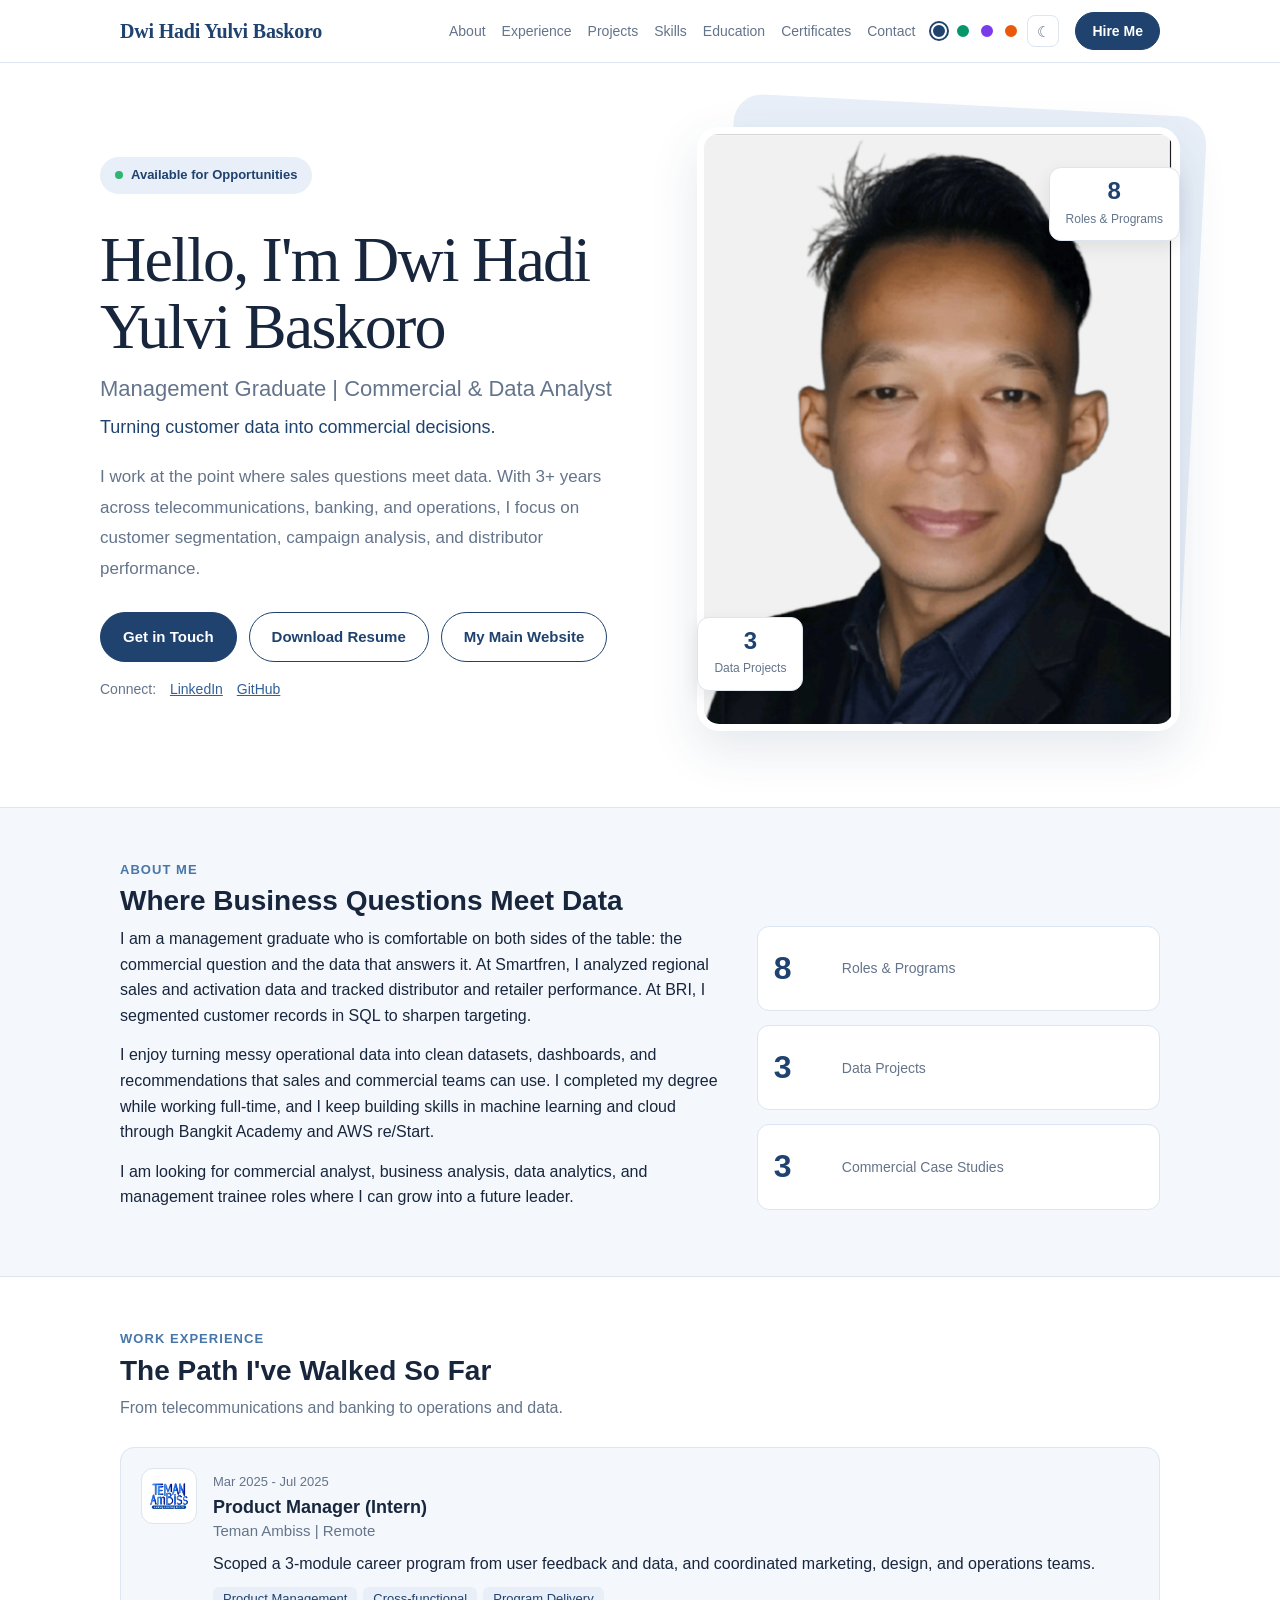
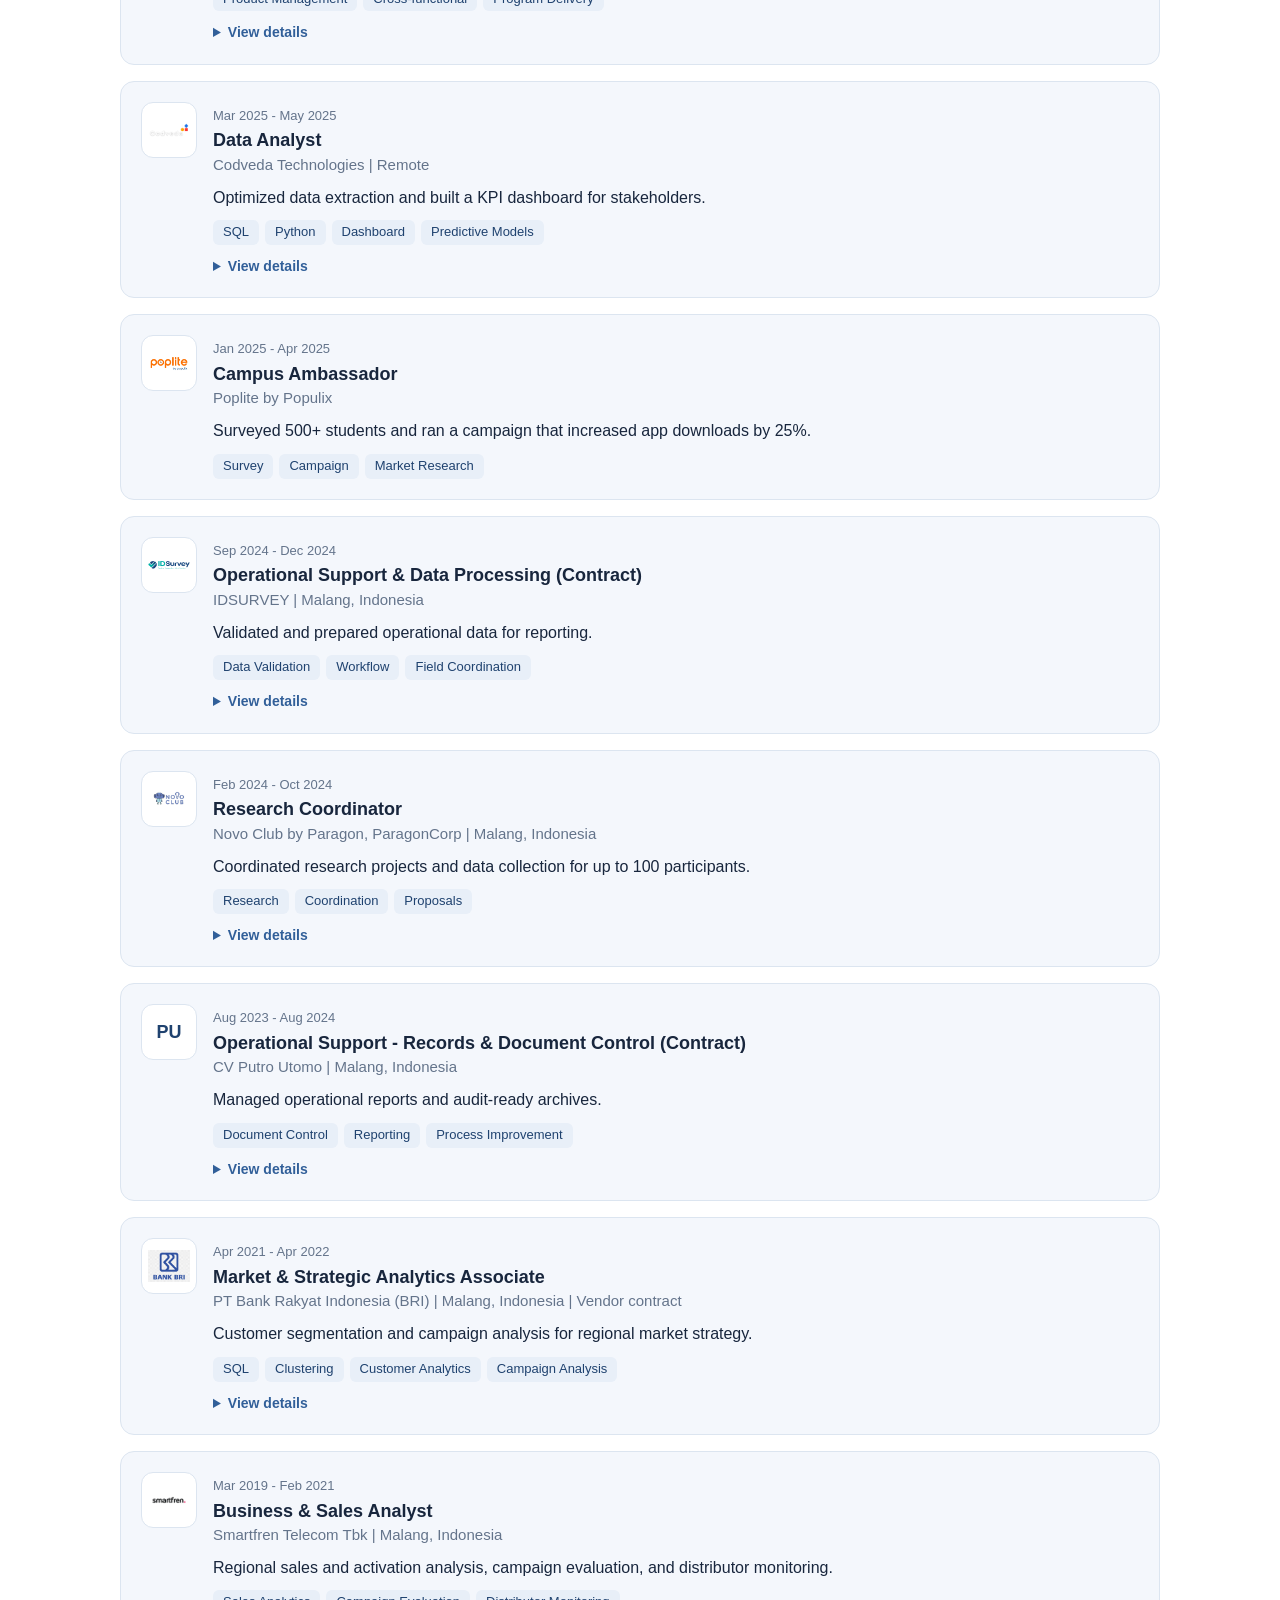
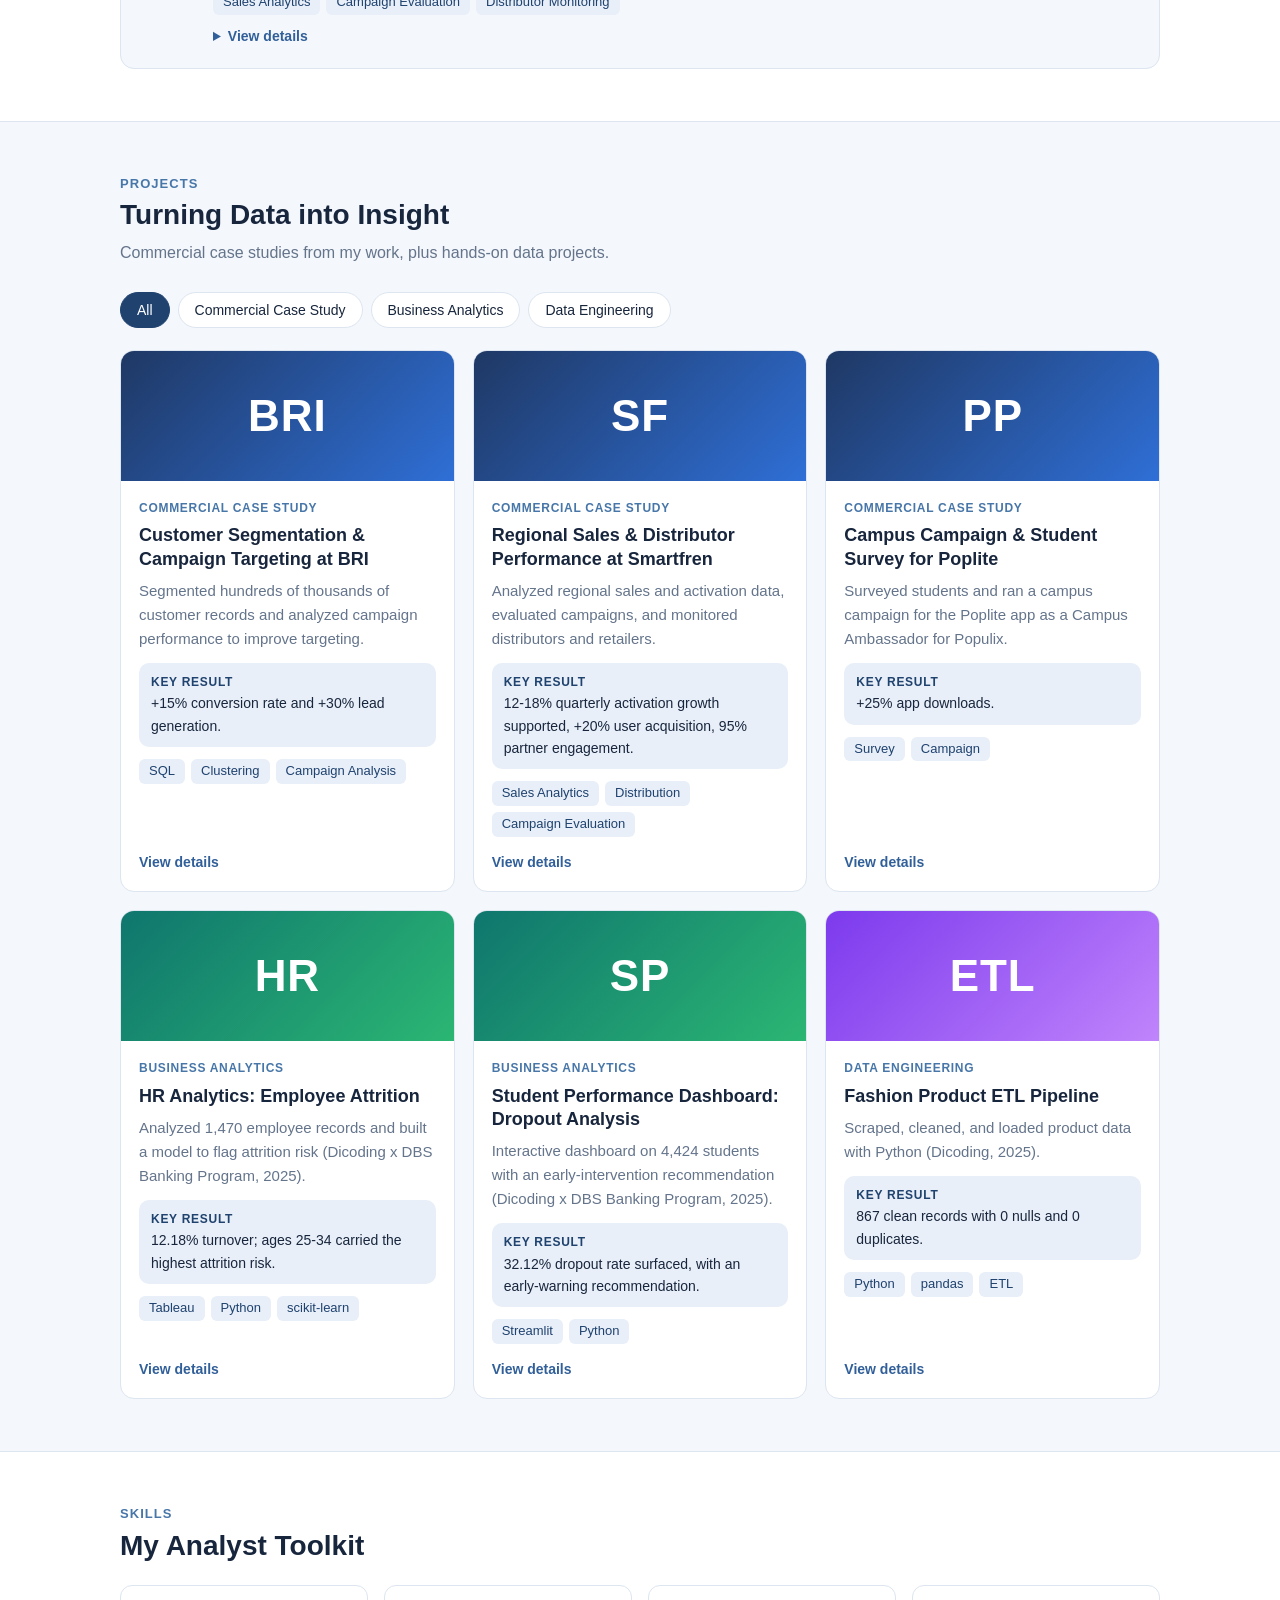
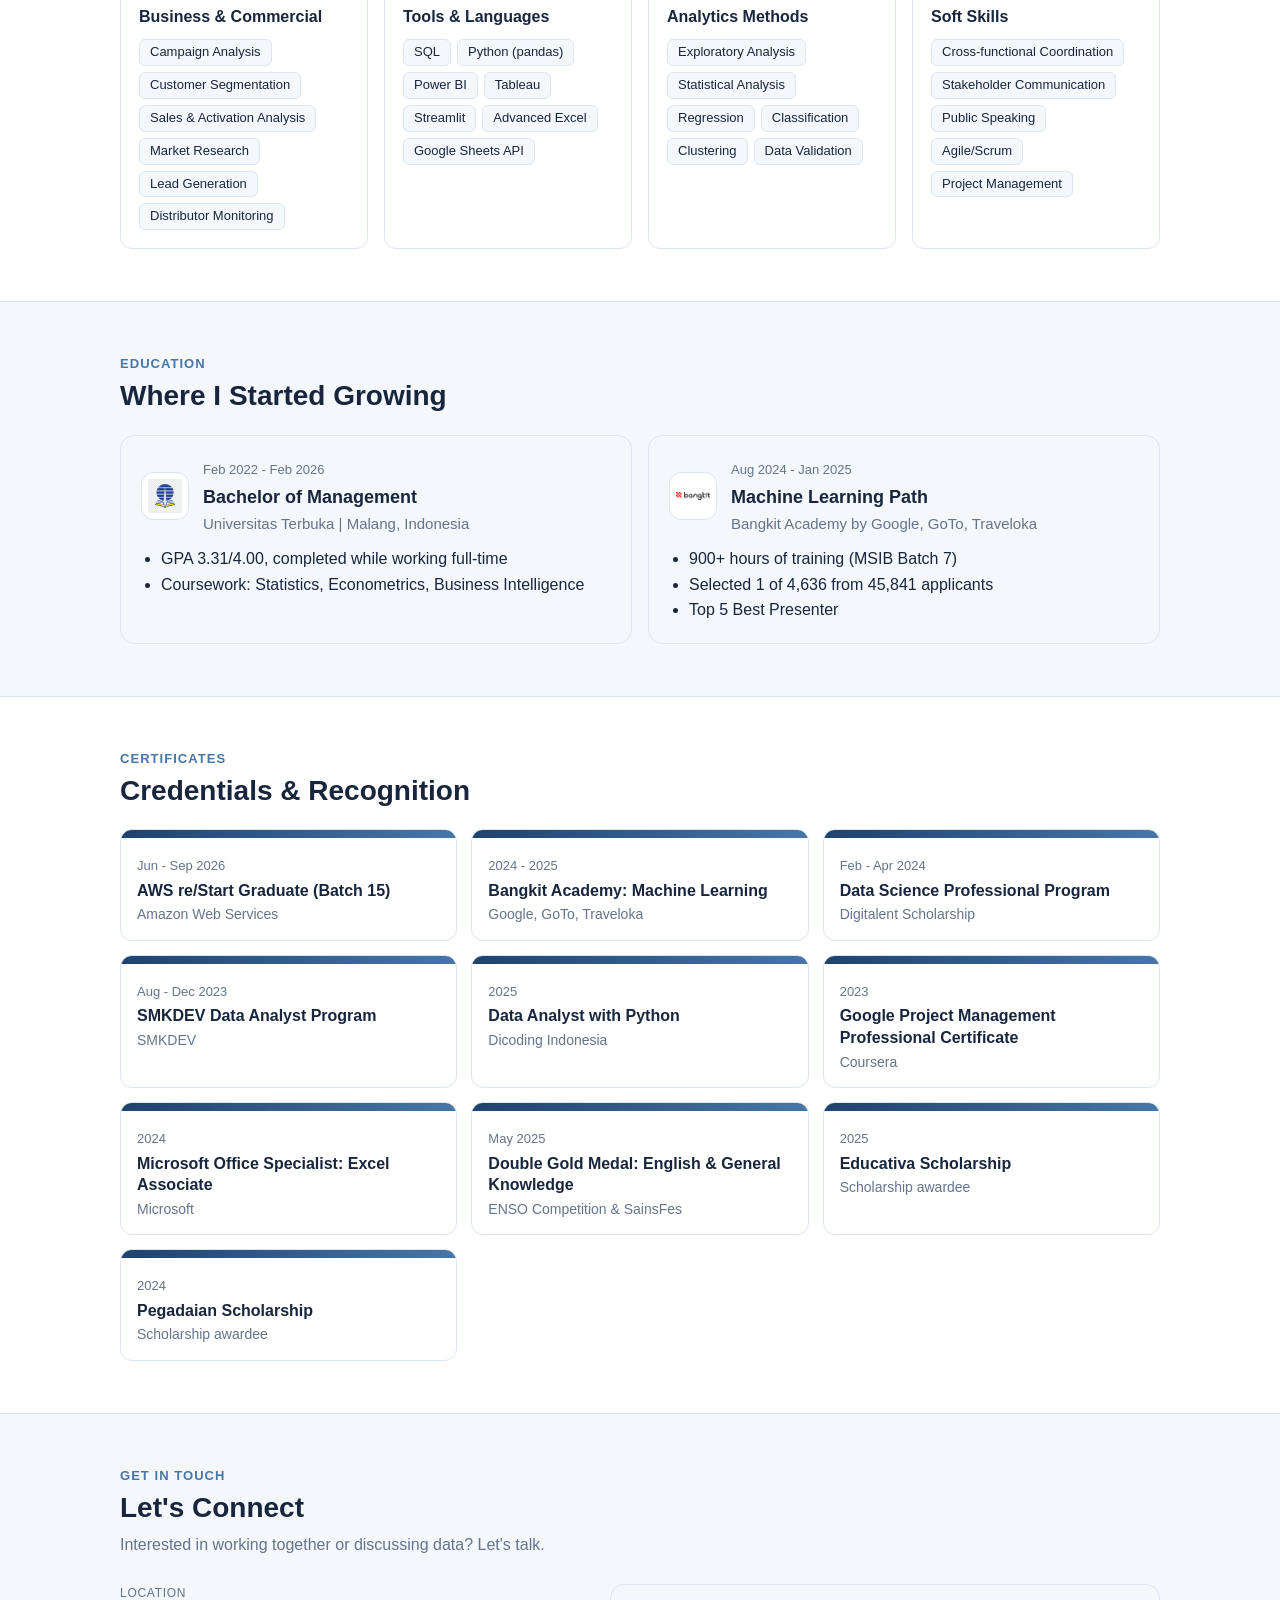
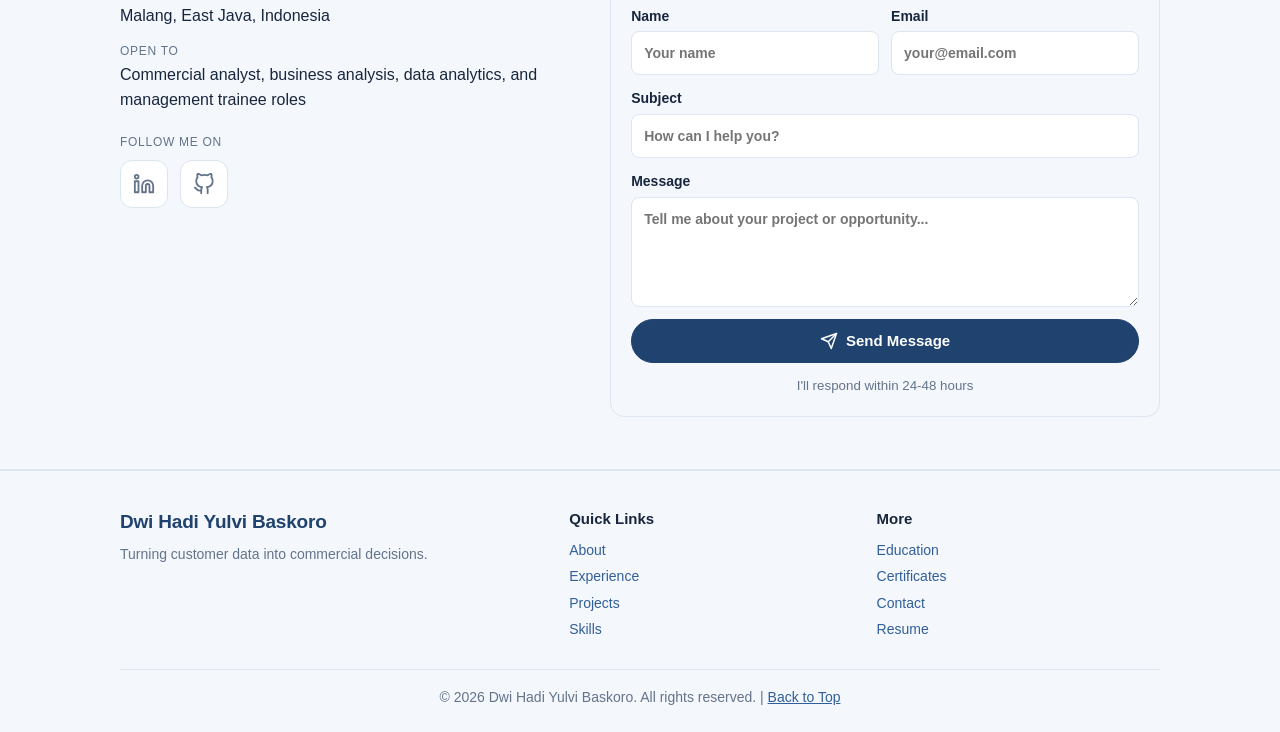
==== index.html @ 519be43f "Organize logos in Project folder and add IDSURVEY logo" ====
<!DOCTYPE html>
<html lang="en">
<head>
<meta charset="utf-8">
<meta name="viewport" content="width=device-width, initial-scale=1">
<title>Dwi Hadi Yulvi Baskoro | Commercial & Data Analyst Portfolio</title>
<meta name="description" content="I turn sales and customer data into decisions a team can act on. Commercial and data analyst with 3+ years across telecommunications, banking, and operations.">
<meta property="og:title" content="Dwi Hadi Yulvi Baskoro | Commercial & Data Analyst">
<meta property="og:description" content="Sales, campaign, and customer analytics. Case studies and data projects.">
<meta property="og:type" content="website">
<link rel="icon" href="data:image/svg+xml,<svg xmlns='http://www.w3.org/2000/svg' viewBox='0 0 100 100'><text y='.9em' font-size='90'>📊</text></svg>">
<script>
/* Apply saved or system theme before first paint */
(function(){var r=document.documentElement,m=null,a=null;
try{m=localStorage.getItem('mode');a=localStorage.getItem('accent');}catch(e){}
if(!m){m=(window.matchMedia&&matchMedia('(prefers-color-scheme: dark)').matches)?'dark':'light';}
r.setAttribute('data-mode',m);r.setAttribute('data-accent',a||'navy');})();
</script>
<style>
:root{
  --bg:#ffffff;
  --surface:#f4f7fc;
  --text:#18263d;
  --muted:#64748b;
  --accent:#1f426f;
  --accent-2:#4776a8;
  --accent-soft:#e8eff8;
  --border:#dce5f0;
  --code-bg:#102039;
  --code-text:#e5edf9;
  --code-key:#8db9f5;
  --code-str:#d8e6ff;
  --link:#315f99;
  --grad-a:#1f3864;
  --grad-b:#2f6fd6;
}
/* Accent themes (light) */
html[data-accent=green]{--accent:#047857; --accent-2:#10b981; --accent-soft:#e6f6ef; --link:#059669; --grad-a:#064e3b; --grad-b:#10b981}
html[data-accent=violet]{--accent:#5b21b6; --accent-2:#8b5cf6; --accent-soft:#efeafd; --link:#6d28d9; --grad-a:#4c1d95; --grad-b:#8b5cf6}
html[data-accent=orange]{--accent:#c2410c; --accent-2:#f97316; --accent-soft:#fff1e6; --link:#ea580c; --grad-a:#7c2d12; --grad-b:#f97316}
/* Dark mode */
html[data-mode=dark]{
  color-scheme:dark;
  --bg:#0f1521; --surface:#171f2f; --text:#e8ecf4; --muted:#9aa5ba; --border:#27334b; --code-bg:#0a1020;
  --accent:#8fb2f0; --accent-2:#6ea0ff; --accent-soft:#1d2a44; --link:#8fb2f0;
}
html[data-mode=dark][data-accent=green]{--accent:#6ee7b7; --accent-2:#34d399; --accent-soft:#12332a; --link:#6ee7b7}
html[data-mode=dark][data-accent=violet]{--accent:#c4b5fd; --accent-2:#a78bfa; --accent-soft:#2a2146; --link:#c4b5fd}
html[data-mode=dark][data-accent=orange]{--accent:#fdba74; --accent-2:#fb923c; --accent-soft:#3a2314; --link:#fdba74}
*{box-sizing:border-box}
html{scroll-behavior:smooth; scroll-padding-top:70px}
body{margin:0; background:var(--bg); color:var(--text); font-family:-apple-system,BlinkMacSystemFont,"Segoe UI",Roboto,Helvetica,Arial,sans-serif; line-height:1.6; font-size:16px}
a{color:var(--link)}
.wrap{max-width:1080px; margin:0 auto; padding:0 20px}

/* nav */
header.nav{position:sticky; top:0; z-index:20; background:var(--bg); border-bottom:1px solid var(--border)}
header.nav .wrap{display:flex; justify-content:space-between; align-items:center; gap:12px; padding-top:12px; padding-bottom:12px}
.logo{font-weight:700; text-decoration:none; color:var(--accent); font-size:19px; letter-spacing:-.01em; white-space:nowrap}
header.nav nav{display:flex; flex-wrap:wrap; gap:4px 16px; align-items:center}
header.nav nav a{text-decoration:none; font-size:14px; color:var(--muted)}
header.nav nav a:hover{color:var(--text)}
.btn{display:inline-block; padding:10px 18px; border-radius:8px; text-decoration:none; font-weight:600; font-size:15px; border:1px solid var(--accent); color:var(--accent); background:transparent; cursor:pointer; font-family:inherit}
.btn.primary{background:var(--accent); color:var(--bg)}
header.nav nav a.btn{color:var(--bg); padding:7px 16px; font-size:14px; white-space:nowrap}
.btns{display:flex; flex-wrap:wrap; gap:10px}

/* theme controls */
.tools{display:flex; align-items:center; gap:8px}
.sw{width:16px; height:16px; border-radius:50%; border:2px solid var(--bg); padding:0; cursor:pointer}
.sw[aria-pressed=true]{box-shadow:0 0 0 2px var(--accent)}
#modeBtn{width:32px; height:32px; border-radius:8px; border:1px solid var(--border); background:transparent; color:var(--muted); cursor:pointer; font-size:15px; line-height:1}
#modeBtn:hover{color:var(--text)}

/* hero */
.hero{
  display:grid;
  grid-template-columns:1.05fr 0.95fr;
  gap:48px;
  padding:40px 0 56px;
  align-items:center;
}
.code{background:var(--code-bg); color:var(--code-text); border-radius:12px; padding:16px 18px; font-family:ui-monospace,SFMono-Regular,Menlo,Consolas,monospace; font-size:14px; line-height:1.7; margin:0 0 22px; max-width:420px; overflow-x:auto}
.code .k{color:var(--code-key); font-weight:700}
.code .s{color:var(--code-str)}
.counters{display:flex; gap:28px; margin:0 0 22px}
.counters b{display:block; font-size:30px; color:var(--accent); line-height:1.1}
.counters span{font-size:13px; color:var(--muted)}
.badge{display:inline-block; font-size:13px; font-weight:600; padding:4px 12px; border-radius:999px; background:var(--accent-soft); color:var(--accent); margin-bottom:12px}
.badge::before{content:""; display:inline-block; width:8px; height:8px; border-radius:50%; background:#2bb673; margin-right:8px}
.hero h1{
  font-family:Georgia,"Times New Roman",serif;
  font-size:clamp(38px,3.7vw,54px);
  font-weight:500;
  line-height:1.08;
  letter-spacing:-1px;
  margin:18px 0 12px;
  color:var(--text);
}
.hero .role{font-size:18px; font-weight:600; color:var(--accent); margin:0 0 4px}
.hero .tagline{font-size:17px; margin:0 0 12px; font-style:italic; color:var(--muted)}
.hero p.lead{font-size:16px; color:var(--muted); margin:0 0 22px; max-width:520px}
.connect{margin-top:16px; font-size:14px; color:var(--muted)}
.connect a{margin-left:10px}
.photo-col{position:relative; display:flex; justify-content:center}
.photo{width:min(340px,80%); aspect-ratio:4/5; border-radius:20px; overflow:hidden; background:linear-gradient(135deg,var(--accent-soft),var(--surface)); border:1px solid var(--border); display:flex; align-items:center; justify-content:center; position:relative}
.photo img{width:100%; height:100%; object-fit:cover; display:block}
.photo .initials{position:absolute; inset:0; display:flex; align-items:center; justify-content:center; font-size:80px; font-weight:800; color:var(--accent); opacity:.85}
.float{position:absolute; background:var(--bg); border:1px solid var(--border); border-radius:12px; padding:10px 16px; box-shadow:0 6px 18px rgba(0,0,0,.08); text-align:center}
.float b{display:block; font-size:24px; color:var(--accent); line-height:1.1}
.float span{font-size:12px; color:var(--muted)}
.float.a{left:0; bottom:40px}
.float.b{right:0; top:40px}

/* sections */
section{padding:52px 0}
.eyebrow{color:var(--accent-2); font-weight:700; font-size:13px; letter-spacing:.08em; text-transform:uppercase; margin:0 0 4px}
section h2{font-size:28px; margin:0 0 8px; line-height:1.2}
section .sub{color:var(--muted); margin:0 0 26px; max-width:640px}
.alt{background:var(--surface); border-top:1px solid var(--border); border-bottom:1px solid var(--border)}

/* about */
.about{display:grid; grid-template-columns:1.5fr 1fr; gap:32px; align-items:start}
.about p{margin:0 0 14px}
.about-stats{display:grid; gap:14px}
.about-stats div{background:var(--bg); border:1px solid var(--border); border-radius:12px; padding:16px; display:flex; align-items:center; gap:16px}
.about-stats b{font-size:32px; color:var(--accent); min-width:52px}
.about-stats span{font-size:14px; color:var(--muted)}

/* experience */
.exp{display:grid; gap:16px}
.expcard{background:var(--surface); border:1px solid var(--border); border-radius:14px; padding:20px; display:grid; grid-template-columns:56px 1fr; gap:16px}
.logo-box{width:56px; height:56px; border-radius:12px; background:#ffffff; border:1px solid var(--border); color:var(--accent); font-weight:800; display:flex; align-items:center; justify-content:center; font-size:18px; overflow:hidden; padding:6px}
.logo-box img{width:100%; height:100%; object-fit:contain; display:block}
.expcard .date{font-size:13px; color:var(--muted)}
.expcard h3{margin:2px 0 0; font-size:18px; line-height:1.3}
.expcard .org{color:var(--muted); font-size:15px; margin:0 0 8px}
.expcard p.desc{margin:0 0 10px}
.tags{display:flex; flex-wrap:wrap; gap:6px}
.tag{background:var(--accent-soft); color:var(--accent); border-radius:6px; padding:2px 10px; font-size:13px}
details{margin-top:10px}
details summary{cursor:pointer; color:var(--link); font-size:14px; font-weight:600}
details ul{margin:8px 0 0; padding-left:20px}
details li{margin-bottom:4px}

/* projects */
.filters{display:flex; flex-wrap:wrap; gap:8px; margin-bottom:22px}
.filters button{font:inherit; font-size:14px; padding:6px 16px; border-radius:999px; border:1px solid var(--border); background:var(--bg); color:var(--text); cursor:pointer}
.filters button.active{background:var(--accent); color:var(--bg); border-color:var(--accent)}
.cards{display:grid; grid-template-columns:repeat(auto-fit,minmax(300px,1fr)); gap:18px}
.card{background:var(--bg); border:1px solid var(--border); border-radius:14px; overflow:hidden; display:flex; flex-direction:column}
.thumb{height:130px; display:flex; align-items:center; justify-content:center; font-size:44px; font-weight:800; color:#fff; letter-spacing:.02em}
.t-commercial{background:linear-gradient(135deg,var(--grad-a),var(--grad-b))}
.t-analytics{background:linear-gradient(135deg,#0f766e,#2bb673)}
.t-engineering{background:linear-gradient(135deg,#7c3aed,#c084fc)}
.card .body{padding:18px; display:flex; flex-direction:column; flex:1}
.card .cat{font-size:12px; font-weight:700; letter-spacing:.06em; text-transform:uppercase; color:var(--accent-2); margin:0 0 6px}
.card h3{margin:0 0 8px; font-size:18px; line-height:1.3}
.card p.d{margin:0 0 12px; font-size:15px; color:var(--muted)}
.result{background:var(--accent-soft); border-radius:10px; padding:10px 12px; margin-bottom:12px; font-size:14px}
.result b{display:block; font-size:12px; text-transform:uppercase; letter-spacing:.06em; color:var(--accent)}
.card .tags{margin-bottom:14px}
.card .more{margin-top:auto; font:inherit; font-weight:600; font-size:14px; color:var(--link); background:none; border:none; padding:0; cursor:pointer; text-align:left}
.card.hide{display:none}
.detail{display:none}
dialog{border:1px solid var(--border); border-radius:16px; padding:0; max-width:620px; width:calc(100% - 32px); background:var(--bg); color:var(--text)}
dialog::backdrop{background:rgba(0,0,0,.5)}
dialog .inner{padding:24px}
dialog h3{margin:0 0 4px; font-size:22px}
dialog .cat{font-size:12px; font-weight:700; letter-spacing:.06em; text-transform:uppercase; color:var(--accent-2); margin:0 0 6px}
dialog h4{margin:16px 0 4px; font-size:14px; text-transform:uppercase; letter-spacing:.06em; color:var(--muted)}
dialog p, dialog ul{margin:0 0 8px}
dialog ul{padding-left:20px}
dialog .close{float:right; font:inherit; font-size:14px; padding:4px 12px; border-radius:8px; border:1px solid var(--border); background:var(--surface); color:var(--text); cursor:pointer}
.chip{display:inline-block; padding:4px 12px; border-radius:999px; font-size:14px; text-decoration:none; background:var(--surface); color:var(--link); border:1px solid var(--border); margin:4px 8px 0 0}

/* skills */
.skills{display:grid; grid-template-columns:repeat(auto-fit,minmax(240px,1fr)); gap:16px}
.skillbox{background:var(--bg); border:1px solid var(--border); border-radius:12px; padding:18px}
.skillbox h3{margin:0 0 10px; font-size:16px}
.skillbox .tag{background:var(--surface); color:var(--text); border:1px solid var(--border)}

/* education + certs */
.edu{display:grid; grid-template-columns:repeat(auto-fit,minmax(300px,1fr)); gap:16px}
.edcard{background:var(--surface); border:1px solid var(--border); border-radius:14px; padding:20px}
.ed-head{display:flex; align-items:center; gap:14px; margin-bottom:10px}
.ed-head .logo-box{width:48px; height:48px; flex-shrink:0}
.edcard .date{font-size:13px; color:var(--muted)}
.edcard h3{margin:2px 0 0; font-size:18px}
.edcard .org{color:var(--muted); font-size:15px; margin:0}
.edcard ul{margin:0; padding-left:20px}
.certs{display:grid; grid-template-columns:repeat(auto-fit,minmax(250px,1fr)); gap:14px}
.cert{background:var(--bg); border:1px solid var(--border); border-radius:12px; overflow:hidden}
.cert .strip{height:8px; background:linear-gradient(90deg,var(--accent),var(--accent-2))}
.cert .in{padding:14px 16px}
.cert .date{font-size:13px; color:var(--muted)}
.cert h3{margin:2px 0 2px; font-size:16px; line-height:1.35}
.cert p{margin:0; font-size:14px; color:var(--muted)}

/* contact */
.contact{display:grid; grid-template-columns:1fr 1.2fr; gap:32px; align-items:start}
.info div{margin-bottom:14px}
.info small{display:block; font-size:12px; text-transform:uppercase; letter-spacing:.06em; color:var(--muted)}
.form{background:var(--surface); border:1px solid var(--border); border-radius:14px; padding:20px; display:grid; gap:12px}
.form label{font-size:14px; font-weight:600; display:grid; gap:4px}
.form input,.form textarea{font:inherit; padding:10px 12px; border-radius:8px; border:1px solid var(--border); background:var(--bg); color:var(--text); width:100%}
.form textarea{min-height:110px; resize:vertical}
.form small{color:var(--muted)}

.row2{display:grid; grid-template-columns:1fr 1fr; gap:12px}
.form .send{display:flex; align-items:center; justify-content:center; gap:8px; width:100%}
.form .note{text-align:center; margin:0}
.form .msg{margin:0; padding:10px 12px; border-radius:8px; font-size:14px; display:none}
.form .msg.ok{display:block; background:#e3f6ec; color:#0f5132}
.form .msg.err{display:block; background:#fdeaea; color:#842029}
.hp{position:absolute; left:-9999px; height:0; width:0; opacity:0}
.follow{margin-top:20px}
.follow small{display:block; font-size:12px; text-transform:uppercase; letter-spacing:.06em; color:var(--muted); margin-bottom:8px}
.social{display:flex; gap:12px}
.social a{width:48px; height:48px; border-radius:12px; border:1px solid var(--border); background:var(--bg); display:flex; align-items:center; justify-content:center; color:var(--muted); transition:.15s}
.social a:hover{color:var(--accent); border-color:var(--accent); transform:translateY(-2px)}
.social svg{width:22px; height:22px; stroke:currentColor; fill:none; stroke-width:2; stroke-linecap:round; stroke-linejoin:round}
@media (max-width:520px){.row2{grid-template-columns:1fr}}
footer{background:var(--surface); border-top:1px solid var(--border); padding:36px 0 24px; color:var(--muted); font-size:14px}
.foot{display:grid; grid-template-columns:1.5fr 1fr 1fr; gap:24px}
.foot h4{margin:0 0 8px; color:var(--text); font-size:15px}
.foot a{display:block; text-decoration:none; margin-bottom:4px}
.copy{margin-top:24px; padding-top:16px; border-top:1px solid var(--border); text-align:center}

@media (max-width:960px){
  header.nav nav .hide-sm{display:none}
}
@media (max-width:820px){
  .hero{grid-template-columns:1fr; gap:32px; padding:32px 0 48px}
  .photo-col{order:-1}
  .about,.contact,.foot{grid-template-columns:1fr}
  .expcard{grid-template-columns:1fr}
}

/* ELEGANT BLUE-WHITE PORTFOLIO (now theme-aware) */
.hero{grid-template-columns:1.05fr 0.95fr; gap:64px; padding:64px 0 76px; align-items:center}
.hero h1{font-family:Georgia,"Times New Roman",serif; font-size:clamp(42px,5vw,68px); font-weight:500; line-height:1.05; letter-spacing:-1.8px; margin:18px 0 12px; color:var(--text)}
.hero .role{font-size:clamp(17px,2vw,22px); font-weight:400; line-height:1.5; color:var(--muted); margin-bottom:8px}
.hero .tagline{font-style:normal; font-size:18px; color:var(--accent); margin-bottom:20px}
.hero p.lead{font-size:17px; line-height:1.8; max-width:560px; margin-bottom:28px}
.photo-col{position:relative; display:flex; justify-content:center; align-items:center; isolation:isolate}
.photo-col::before{content:""; position:absolute; inset:-22px -12px 18px 22px; background:var(--accent-soft); border-radius:28px; transform:rotate(3deg); z-index:-1}
.photo{width:min(100%,490px); aspect-ratio:4/5; border-radius:22px; overflow:hidden; background:var(--accent-soft); border:7px solid var(--bg); box-shadow:0 18px 50px rgba(31,66,111,.12)}
.photo img{width:100%; height:100%; object-fit:cover; object-position:center top; display:block}
.counters{gap:32px; margin-bottom:24px}
.counters b{font-size:30px; color:var(--accent)}
.badge{background:var(--accent-soft); color:var(--accent); padding:8px 15px; margin-bottom:14px}
.btns{gap:12px}
.btn{border-radius:999px; padding:12px 22px}
.btn.primary{background:var(--accent); border-color:var(--accent)}
header.nav{background:var(--bg); border-bottom:1px solid var(--border)}
header.nav .logo{font-family:Georgia,"Times New Roman",serif; font-size:20px}
section.alt{background:var(--surface)}
@media(max-width:820px){
  .hero{grid-template-columns:1fr; gap:36px; padding:36px 0 52px}
  .photo-col{order:-1}
  .photo{width:min(100%,420px)}
  .hero h1{font-size:clamp(40px,9vw,58px)}
  header.nav .logo{font-size:16px}
}
</style>
</head>
<body>

<header class="nav">
  <div class="wrap">
    <a class="logo" href="#top">Dwi Hadi Yulvi Baskoro</a>
    <nav>
      <a class="hide-sm" href="#about">About</a>
      <a class="hide-sm" href="#experience">Experience</a>
      <a class="hide-sm" href="#projects">Projects</a>
      <a class="hide-sm" href="#skills">Skills</a>
      <a class="hide-sm" href="#education">Education</a>
      <a class="hide-sm" href="#certificates">Certificates</a>
      <a class="hide-sm" href="#contact">Contact</a>
      <div class="tools" role="group" aria-label="Theme">
        <button type="button" class="sw" data-accent="navy" style="background:#1f426f" aria-label="Navy theme" aria-pressed="true"></button>
        <button type="button" class="sw" data-accent="green" style="background:#059669" aria-label="Green theme" aria-pressed="false"></button>
        <button type="button" class="sw" data-accent="violet" style="background:#7c3aed" aria-label="Violet theme" aria-pressed="false"></button>
        <button type="button" class="sw" data-accent="orange" style="background:#ea580c" aria-label="Orange theme" aria-pressed="false"></button>
        <button type="button" id="modeBtn" aria-label="Toggle dark mode">☾</button>
      </div>
      <a class="btn primary" href="#contact">Hire Me</a>
    </nav>
  </div>
</header>

<main id="top">

  <!-- HERO -->
  <div class="wrap hero" id="hero">
    <div>
      <span class="badge">Available for Opportunities</span>
      <h1>Hello, I'm Dwi Hadi Yulvi Baskoro</h1>
      <p class="role">Management Graduate | Commercial & Data Analyst</p>
      <p class="tagline">Turning customer data into commercial decisions.</p>
      <p class="lead">I work at the point where sales questions meet data. With 3+ years across telecommunications, banking, and operations, I focus on customer segmentation, campaign analysis, and distributor performance.</p>
      <div class="btns">
        <a class="btn primary" href="#contact">Get in Touch</a>
        <a class="btn" href="CV_Dwi_Hadi_Yulvi_Baskoro.pdf" target="_blank" rel="noopener">Download Resume</a>
        <a class="btn" href="https://bit.ly/Hadi-BaskoroPortofolio" target="_blank" rel="noopener">My Main Website</a>
      </div>
      <div class="connect">Connect:
        <a href="https://linkedin.com/in/hadhibaskoro" target="_blank" rel="noopener">LinkedIn</a>
        <a href="https://github.com/Ninax70" target="_blank" rel="noopener">GitHub</a>
      </div>
    </div>
    <div class="photo-col">
      <div class="photo">
        <img src="Foto%20Dwi%20Hadi%20Y.B.png" alt="Dwi Hadi Yulvi Baskoro" onerror="this.style.display='none'">
      </div>
      <div class="float a"><b>3</b><span>Data Projects</span></div>
      <div class="float b"><b>8</b><span>Roles & Programs</span></div>
    </div>
  </div>

  <!-- ABOUT -->
  <section id="about" class="alt">
    <div class="wrap">
      <p class="eyebrow">About Me</p>
      <h2>Where Business Questions Meet Data</h2>
      <div class="about">
        <div>
          <p>I am a management graduate who is comfortable on both sides of the table: the commercial question and the data that answers it. At Smartfren, I analyzed regional sales and activation data and tracked distributor and retailer performance. At BRI, I segmented customer records in SQL to sharpen targeting.</p>
          <p>I enjoy turning messy operational data into clean datasets, dashboards, and recommendations that sales and commercial teams can use. I completed my degree while working full-time, and I keep building skills in machine learning and cloud through Bangkit Academy and AWS re/Start.</p>
          <p>I am looking for commercial analyst, business analysis, data analytics, and management trainee roles where I can grow into a future leader.</p>
        </div>
        <div class="about-stats">
          <div><b>8</b><span>Roles & Programs</span></div>
          <div><b>3</b><span>Data Projects</span></div>
          <div><b>3</b><span>Commercial Case Studies</span></div>
        </div>
      </div>
    </div>
  </section>

  <!-- EXPERIENCE -->
  <section id="experience">
    <div class="wrap">
      <p class="eyebrow">Work Experience</p>
      <h2>The Path I've Walked So Far</h2>
      <p class="sub">From telecommunications and banking to operations and data.</p>
      <div class="exp">

        <div class="expcard"><div class="logo-box"><img src="Project/teman%20ambiss.png" alt="Teman Ambiss"></div><div>
          <span class="date">Mar 2025 - Jul 2025</span>
          <h3>Product Manager (Intern)</h3>
          <p class="org">Teman Ambiss | Remote</p>
          <p class="desc">Scoped a 3-module career program from user feedback and data, and coordinated marketing, design, and operations teams.</p>
          <div class="tags"><span class="tag">Product Management</span><span class="tag">Cross-functional</span><span class="tag">Program Delivery</span></div>
          <details><summary>View details</summary><ul><li>Ran a boot camp of 1,000+ registrants with 100% on-time execution.</li></ul></details>
        </div></div>

        <div class="expcard"><div class="logo-box"><img src="Project/codveda.png" alt="Codveda Technologies"></div><div>
          <span class="date">Mar 2025 - May 2025</span>
          <h3>Data Analyst</h3>
          <p class="org">Codveda Technologies | Remote</p>
          <p class="desc">Optimized data extraction and built a KPI dashboard for stakeholders.</p>
          <div class="tags"><span class="tag">SQL</span><span class="tag">Python</span><span class="tag">Dashboard</span><span class="tag">Predictive Models</span></div>
          <details><summary>View details</summary><ul>
            <li>Cut data retrieval time by 20% with optimized SQL and Python.</li>
            <li>Cleaned large datasets and built predictive models with 85% accuracy.</li>
            <li>Built an interactive KPI dashboard that improved stakeholder decision-making efficiency by 30%.</li>
          </ul></details>
        </div></div>

        <div class="expcard"><div class="logo-box"><img src="Project/Poplite%20.png" alt="Poplite by Populix"></div><div>
          <span class="date">Jan 2025 - Apr 2025</span>
          <h3>Campus Ambassador</h3>
          <p class="org">Poplite by Populix</p>
          <p class="desc">Surveyed 500+ students and ran a campaign that increased app downloads by 25%.</p>
          <div class="tags"><span class="tag">Survey</span><span class="tag">Campaign</span><span class="tag">Market Research</span></div>
        </div></div>

        <div class="expcard"><div class="logo-box"><img src="Project/Idsurvey.png" alt="IDSURVEY"></div><div>
          <span class="date">Sep 2024 - Dec 2024</span>
          <h3>Operational Support & Data Processing (Contract)</h3>
          <p class="org">IDSURVEY | Malang, Indonesia</p>
          <p class="desc">Validated and prepared operational data for reporting.</p>
          <div class="tags"><span class="tag">Data Validation</span><span class="tag">Workflow</span><span class="tag">Field Coordination</span></div>
          <details><summary>View details</summary><ul>
            <li>Managed and validated 10,000+ operational records at 98% accuracy.</li>
            <li>Standardized the collection-to-reporting workflow, improving efficiency by 20%.</li>
            <li>Coordinated with field teams to keep data consistent across projects.</li>
          </ul></details>
        </div></div>

        <div class="expcard"><div class="logo-box"><img src="Project/Novo%20Club.jpg" alt="Novo Club by Paragon"></div><div>
          <span class="date">Feb 2024 - Oct 2024</span>
          <h3>Research Coordinator</h3>
          <p class="org">Novo Club by Paragon, ParagonCorp | Malang, Indonesia</p>
          <p class="desc">Coordinated research projects and data collection for up to 100 participants.</p>
          <div class="tags"><span class="tag">Research</span><span class="tag">Coordination</span><span class="tag">Proposals</span></div>
          <details><summary>View details</summary><ul>
            <li>Coordinated end-to-end research and data collection at 98% accuracy, with 10-15 cross-functional meetings per month; insights informed project development.</li>
            <li>Supported 3-5 project development proposals and kept all milestones on schedule.</li>
          </ul></details>
        </div></div>

        <div class="expcard"><div class="logo-box">PU</div><div>
          <span class="date">Aug 2023 - Aug 2024</span>
          <h3>Operational Support - Records & Document Control (Contract)</h3>
          <p class="org">CV Putro Utomo | Malang, Indonesia</p>
          <p class="desc">Managed operational reports and audit-ready archives.</p>
          <div class="tags"><span class="tag">Document Control</span><span class="tag">Reporting</span><span class="tag">Process Improvement</span></div>
          <details><summary>View details</summary><ul>
            <li>Managed 250+ operational reports and 1,000+ audit-ready archives, reducing documentation errors by 95%.</li>
            <li>Raised on-time report submission from 85% to 98% by streamlining cross-department reporting.</li>
          </ul></details>
        </div></div>

        <div class="expcard"><div class="logo-box"><img src="Project/BRI.png" alt="Bank BRI"></div><div>
          <span class="date">Apr 2021 - Apr 2022</span>
          <h3>Market & Strategic Analytics Associate</h3>
          <p class="org">PT Bank Rakyat Indonesia (BRI) | Malang, Indonesia | Vendor contract</p>
          <p class="desc">Customer segmentation and campaign analysis for regional market strategy.</p>
          <div class="tags"><span class="tag">SQL</span><span class="tag">Clustering</span><span class="tag">Customer Analytics</span><span class="tag">Campaign Analysis</span></div>
          <details><summary>View details</summary><ul>
            <li>Segmented hundreds of thousands of customer records using SQL and clustering, contributing to a 15% increase in conversion rates.</li>
            <li>Analyzed customer behavior and campaign performance to optimize targeting, boosting lead generation by 30%.</li>
          </ul></details>
        </div></div>

        <div class="expcard"><div class="logo-box"><img src="Project/Smartfren-Logo.wine.png" alt="Smartfren Telecom"></div><div>
          <span class="date">Mar 2019 - Feb 2021</span>
          <h3>Business & Sales Analyst</h3>
          <p class="org">Smartfren Telecom Tbk | Malang, Indonesia</p>
          <p class="desc">Regional sales and activation analysis, campaign evaluation, and distributor monitoring.</p>
          <div class="tags"><span class="tag">Sales Analytics</span><span class="tag">Campaign Evaluation</span><span class="tag">Distributor Monitoring</span></div>
          <details><summary>View details</summary><ul>
            <li>Analyzed regional sales and activation data, supporting 12-18% quarterly growth in activations.</li>
            <li>Evaluated campaign effectiveness and optimized acquisition strategy, increasing user acquisition by 20%.</li>
            <li>Monitored distributor and retailer performance (95% partner engagement) and joined field activities at campuses, schools, and institutions.</li>
          </ul></details>
        </div></div>

      </div>
    </div>
  </section>

  <!-- PROJECTS -->
  <section id="projects" class="alt">
    <div class="wrap">
      <p class="eyebrow">Projects</p>
      <h2>Turning Data into Insight</h2>
      <p class="sub">Commercial case studies from my work, plus hands-on data projects.</p>

      <div class="filters" role="group" aria-label="Filter projects">
        <button class="active" data-filter="all">All</button>
        <button data-filter="commercial">Commercial Case Study</button>
        <button data-filter="analytics">Business Analytics</button>
        <button data-filter="engineering">Data Engineering</button>
      </div>

      <div class="cards" id="cards">

        <article class="card" data-cat="commercial">
          <div class="thumb t-commercial">BRI</div>
          <div class="body">
            <p class="cat">Commercial Case Study</p>
            <h3>Customer Segmentation & Campaign Targeting at BRI</h3>
            <p class="d">Segmented hundreds of thousands of customer records and analyzed campaign performance to improve targeting.</p>
            <div class="result"><b>Key result</b>+15% conversion rate and +30% lead generation.</div>
            <div class="tags"><span class="tag">SQL</span><span class="tag">Clustering</span><span class="tag">Campaign Analysis</span></div>
            <button class="more">View details</button>
            <div class="detail">
              <h4>What I did</h4>
              <ul>
                <li>Segmented hundreds of thousands of customer records using SQL and clustering.</li>
                <li>Analyzed customer behavior and campaign performance to optimize targeting.</li>
                <li>Fed the findings into regional market strategy.</li>
              </ul>
              <h4>Result</h4>
              <ul><li>Contributed to a 15% increase in conversion rates.</li><li>Boosted lead generation by 30%.</li></ul>
            </div>
          </div>
        </article>

        <article class="card" data-cat="commercial">
          <div class="thumb t-commercial">SF</div>
          <div class="body">
            <p class="cat">Commercial Case Study</p>
            <h3>Regional Sales & Distributor Performance at Smartfren</h3>
            <p class="d">Analyzed regional sales and activation data, evaluated campaigns, and monitored distributors and retailers.</p>
            <div class="result"><b>Key result</b>12-18% quarterly activation growth supported, +20% user acquisition, 95% partner engagement.</div>
            <div class="tags"><span class="tag">Sales Analytics</span><span class="tag">Distribution</span><span class="tag">Campaign Evaluation</span></div>
            <button class="more">View details</button>
            <div class="detail">
              <h4>What I did</h4>
              <ul>
                <li>Analyzed regional sales and activation data.</li>
                <li>Evaluated campaign effectiveness and optimized the acquisition strategy.</li>
                <li>Monitored distributor and retailer performance and joined field activities at campuses, schools, and institutions.</li>
              </ul>
              <h4>Result</h4>
              <ul><li>Supported 12-18% quarterly growth in activations.</li><li>Increased user acquisition by 20%.</li><li>Reached 95% partner engagement.</li></ul>
            </div>
          </div>
        </article>

        <article class="card" data-cat="commercial">
          <div class="thumb t-commercial">PP</div>
          <div class="body">
            <p class="cat">Commercial Case Study</p>
            <h3>Campus Campaign & Student Survey for Poplite</h3>
            <p class="d">Surveyed students and ran a campus campaign for the Poplite app as a Campus Ambassador for Populix.</p>
            <div class="result"><b>Key result</b>+25% app downloads.</div>
            <div class="tags"><span class="tag">Survey</span><span class="tag">Campaign</span></div>
            <button class="more">View details</button>
            <div class="detail">
              <h4>What I did</h4>
              <ul><li>Surveyed 500+ students.</li><li>Ran a campus campaign for the Poplite app (Jan - Apr 2025).</li></ul>
              <h4>Result</h4>
              <ul><li>App downloads increased by 25%.</li></ul>
            </div>
          </div>
        </article>

        <article class="card" data-cat="analytics">
          <div class="thumb t-analytics">HR</div>
          <div class="body">
            <p class="cat">Business Analytics</p>
            <h3>HR Analytics: Employee Attrition</h3>
            <p class="d">Analyzed 1,470 employee records and built a model to flag attrition risk (Dicoding x DBS Banking Program, 2025).</p>
            <div class="result"><b>Key result</b>12.18% turnover; ages 25-34 carried the highest attrition risk.</div>
            <div class="tags"><span class="tag">Tableau</span><span class="tag">Python</span><span class="tag">scikit-learn</span></div>
            <button class="more">View details</button>
            <div class="detail">
              <h4>What I did</h4>
              <ul>
                <li>Analyzed 1,470 employee records and 179 attrition cases by department, age, gender, education field, and job satisfaction.</li>
                <li>Built a Random Forest classification model with a prediction script to flag attrition risk.</li>
              </ul>
              <h4>Result</h4>
              <ul><li>12.18% turnover rate; ages 25-34 carried the highest risk, which supports targeted retention programs.</li></ul>
              <a class="chip" href="https://github.com/Ninax70/hr-attrition-analysis" target="_blank" rel="noopener">Code on GitHub</a>
              <a class="chip" href="https://bit.ly/Hadi-BaskoroPortofolio" target="_blank" rel="noopener">Dashboard</a>
            </div>
          </div>
        </article>

        <article class="card" data-cat="analytics">
          <div class="thumb t-analytics">SP</div>
          <div class="body">
            <p class="cat">Business Analytics</p>
            <h3>Student Performance Dashboard: Dropout Analysis</h3>
            <p class="d">Interactive dashboard on 4,424 students with an early-intervention recommendation (Dicoding x DBS Banking Program, 2025).</p>
            <div class="result"><b>Key result</b>32.12% dropout rate surfaced, with an early-warning recommendation.</div>
            <div class="tags"><span class="tag">Streamlit</span><span class="tag">Python</span></div>
            <button class="more">View details</button>
            <div class="detail">
              <h4>What I did</h4>
              <ul>
                <li>Built an interactive dashboard with filters for status, course, attendance, and gender.</li>
                <li>Recommended an early-intervention system triggered by a first-semester grade decline.</li>
              </ul>
              <h4>Result</h4>
              <ul><li>Analyzed 4,424 students and surfaced a 32.12% dropout rate.</li></ul>
              <a class="chip" href="https://student-performance-analyst-hadhi98.streamlit.app" target="_blank" rel="noopener">Live app</a>
            </div>
          </div>
        </article>

        <article class="card" data-cat="engineering">
          <div class="thumb t-engineering">ETL</div>
          <div class="body">
            <p class="cat">Data Engineering</p>
            <h3>Fashion Product ETL Pipeline</h3>
            <p class="d">Scraped, cleaned, and loaded product data with Python (Dicoding, 2025).</p>
            <div class="result"><b>Key result</b>867 clean records with 0 nulls and 0 duplicates.</div>
            <div class="tags"><span class="tag">Python</span><span class="tag">pandas</span><span class="tag">ETL</span></div>
            <button class="more">View details</button>
            <div class="detail">
              <h4>What I did</h4>
              <ul>
                <li>Scraped 1,000 product records.</li>
                <li>Cleaned them with pandas (unknown products, invalid ratings, 99 duplicates, 33 missing prices).</li>
                <li>Converted USD to IDR and loaded the result to CSV and Google Sheets.</li>
              </ul>
              <h4>Result</h4>
              <ul><li>867 clean records with 0 nulls and 0 duplicates.</li></ul>
              <a class="chip" href="https://github.com/Ninax70/fashion-product-etl-pipeline" target="_blank" rel="noopener">Code on GitHub</a>
            </div>
          </div>
        </article>

      </div>
    </div>
  </section>

  <!-- SKILLS -->
  <section id="skills">
    <div class="wrap">
      <p class="eyebrow">Skills</p>
      <h2>My Analyst Toolkit</h2>
      <div class="skills" style="margin-top:22px">
        <div class="skillbox"><h3>Business & Commercial</h3><div class="tags"><span class="tag">Campaign Analysis</span><span class="tag">Customer Segmentation</span><span class="tag">Sales & Activation Analysis</span><span class="tag">Market Research</span><span class="tag">Lead Generation</span><span class="tag">Distributor Monitoring</span></div></div>
        <div class="skillbox"><h3>Tools & Languages</h3><div class="tags"><span class="tag">SQL</span><span class="tag">Python (pandas)</span><span class="tag">Power BI</span><span class="tag">Tableau</span><span class="tag">Streamlit</span><span class="tag">Advanced Excel</span><span class="tag">Google Sheets API</span></div></div>
        <div class="skillbox"><h3>Analytics Methods</h3><div class="tags"><span class="tag">Exploratory Analysis</span><span class="tag">Statistical Analysis</span><span class="tag">Regression</span><span class="tag">Classification</span><span class="tag">Clustering</span><span class="tag">Data Validation</span></div></div>
        <div class="skillbox"><h3>Soft Skills</h3><div class="tags"><span class="tag">Cross-functional Coordination</span><span class="tag">Stakeholder Communication</span><span class="tag">Public Speaking</span><span class="tag">Agile/Scrum</span><span class="tag">Project Management</span></div></div>
      </div>
    </div>
  </section>

  <!-- EDUCATION -->
  <section id="education" class="alt">
    <div class="wrap">
      <p class="eyebrow">Education</p>
      <h2>Where I Started Growing</h2>
      <div class="edu" style="margin-top:22px">
        <div class="edcard">
          <div class="ed-head">
            <div class="logo-box"><img src="Project/logo-ut.webp" alt="Universitas Terbuka"></div>
            <div>
              <span class="date">Feb 2022 - Feb 2026</span>
              <h3>Bachelor of Management</h3>
              <p class="org">Universitas Terbuka | Malang, Indonesia</p>
            </div>
          </div>
          <ul>
            <li>GPA 3.31/4.00, completed while working full-time</li>
            <li>Coursework: Statistics, Econometrics, Business Intelligence</li>
          </ul>
        </div>
        <div class="edcard">
          <div class="ed-head">
            <div class="logo-box"><img src="Project/Bangkit-logo.png" alt="Bangkit Academy"></div>
            <div>
              <span class="date">Aug 2024 - Jan 2025</span>
              <h3>Machine Learning Path</h3>
              <p class="org">Bangkit Academy by Google, GoTo, Traveloka</p>
            </div>
          </div>
          <ul>
            <li>900+ hours of training (MSIB Batch 7)</li>
            <li>Selected 1 of 4,636 from 45,841 applicants</li>
            <li>Top 5 Best Presenter</li>
          </ul>
        </div>
      </div>
    </div>
  </section>

  <!-- CERTIFICATES -->
  <section id="certificates">
    <div class="wrap">
      <p class="eyebrow">Certificates</p>
      <h2>Credentials & Recognition</h2>
      <div class="certs" style="margin-top:22px">
        <div class="cert"><div class="strip"></div><div class="in"><span class="date">Jun - Sep 2026</span><h3>AWS re/Start Graduate (Batch 15)</h3><p>Amazon Web Services</p></div></div>
        <div class="cert"><div class="strip"></div><div class="in"><span class="date">2024 - 2025</span><h3>Bangkit Academy: Machine Learning</h3><p>Google, GoTo, Traveloka</p></div></div>
        <div class="cert"><div class="strip"></div><div class="in"><span class="date">Feb - Apr 2024</span><h3>Data Science Professional Program</h3><p>Digitalent Scholarship</p></div></div>
        <div class="cert"><div class="strip"></div><div class="in"><span class="date">Aug - Dec 2023</span><h3>SMKDEV Data Analyst Program</h3><p>SMKDEV</p></div></div>
        <div class="cert"><div class="strip"></div><div class="in"><span class="date">2025</span><h3>Data Analyst with Python</h3><p>Dicoding Indonesia</p></div></div>
        <div class="cert"><div class="strip"></div><div class="in"><span class="date">2023</span><h3>Google Project Management Professional Certificate</h3><p>Coursera</p></div></div>
        <div class="cert"><div class="strip"></div><div class="in"><span class="date">2024</span><h3>Microsoft Office Specialist: Excel Associate</h3><p>Microsoft</p></div></div>
        <div class="cert"><div class="strip"></div><div class="in"><span class="date">May 2025</span><h3>Double Gold Medal: English & General Knowledge</h3><p>ENSO Competition & SainsFes</p></div></div>
        <div class="cert"><div class="strip"></div><div class="in"><span class="date">2025</span><h3>Educativa Scholarship</h3><p>Scholarship awardee</p></div></div>
        <div class="cert"><div class="strip"></div><div class="in"><span class="date">2024</span><h3>Pegadaian Scholarship</h3><p>Scholarship awardee</p></div></div>
      </div>
    </div>
  </section>

  <!-- CONTACT -->
  <section id="contact" class="alt">
    <div class="wrap">
      <p class="eyebrow">Get in Touch</p>
      <h2>Let's Connect</h2>
      <p class="sub">Interested in working together or discussing data? Let's talk.</p>
      <div class="contact">
        <div class="info">
          <div><small>Location</small>Malang, East Java, Indonesia</div>
          <div><small>Open to</small>Commercial analyst, business analysis, data analytics, and management trainee roles</div>
          <div class="follow"><small>Follow me on</small>
            <div class="social">
              <a href="https://linkedin.com/in/hadhibaskoro" target="_blank" rel="noopener" aria-label="LinkedIn"><svg viewBox="0 0 24 24"><path d="M16 8a6 6 0 0 1 6 6v7h-4v-7a2 2 0 0 0-2-2 2 2 0 0 0-2 2v7h-4v-7a6 6 0 0 1 6-6z"></path><rect x="2" y="9" width="4" height="12"></rect><circle cx="4" cy="4" r="2"></circle></svg></a>
              <a href="https://github.com/Ninax70" target="_blank" rel="noopener" aria-label="GitHub"><svg viewBox="0 0 24 24"><path d="M9 19c-5 1.5-5-2.5-7-3m14 6v-3.87a3.37 3.37 0 0 0-.94-2.61c3.14-.35 6.44-1.54 6.44-7A5.44 5.44 0 0 0 20 4.77 5.07 5.07 0 0 0 19.91 1S18.73.65 16 2.48a13.38 13.38 0 0 0-7 0C6.27.65 5.09 1 5.09 1A5.07 5.07 0 0 0 5 4.77a5.44 5.44 0 0 0-1.5 3.78c0 5.42 3.3 6.61 6.44 7A3.37 3.37 0 0 0 9 18.13V22"></path></svg></a>
            </div>
          </div>
        </div>
        <form class="form" id="contactForm" action="https://formspree.io/f/YOUR_FORM_ID" method="POST">
          <div class="row2">
            <label>Name<input type="text" name="name" placeholder="Your name" required></label>
            <label>Email<input type="email" name="email" placeholder="your@email.com" required></label>
          </div>
          <label>Subject<input type="text" name="subject" placeholder="How can I help you?"></label>
          <label>Message<textarea name="message" placeholder="Tell me about your project or opportunity..." required></textarea></label>
          <input class="hp" type="text" name="_gotcha" tabindex="-1" autocomplete="off" aria-hidden="true">
          <button class="btn primary send" type="submit">
            <svg width="18" height="18" viewBox="0 0 24 24" fill="none" stroke="currentColor" stroke-width="2" stroke-linecap="round" stroke-linejoin="round" aria-hidden="true"><line x1="22" y1="2" x2="11" y2="13"></line><polygon points="22 2 15 22 11 13 2 9 22 2"></polygon></svg>
            <span>Send Message</span>
          </button>
          <p class="msg" id="formMsg" role="status"></p>
          <small class="note">I'll respond within 24-48 hours</small>
        </form>
      </div>
    </div>
  </section>

</main>

<footer>
  <div class="wrap">
    <div class="foot">
      <div>
        <a class="logo" href="#top" style="margin-bottom:6px">Dwi Hadi Yulvi Baskoro</a>
        <p style="margin:6px 0 0">Turning customer data into commercial decisions.</p>
      </div>
      <div>
        <h4>Quick Links</h4>
        <a href="#about">About</a><a href="#experience">Experience</a><a href="#projects">Projects</a><a href="#skills">Skills</a>
      </div>
      <div>
        <h4>More</h4>
        <a href="#education">Education</a><a href="#certificates">Certificates</a><a href="#contact">Contact</a><a href="CV_Dwi_Hadi_Yulvi_Baskoro.pdf" target="_blank" rel="noopener">Resume</a>
      </div>
    </div>
    <div class="copy">© 2026 Dwi Hadi Yulvi Baskoro. All rights reserved. | <a href="#top" style="display:inline">Back to Top</a></div>
  </div>
</footer>

<dialog id="dlg">
  <div class="inner">
    <button class="close" id="dlgClose" type="button">Close</button>
    <p class="cat" id="dlgCat"></p>
    <h3 id="dlgTitle"></h3>
    <div id="dlgBody"></div>
  </div>
</dialog>

<script>
(function(){
  /* Theme: accent color + dark mode */
  var root=document.documentElement;
  var modeBtn=document.getElementById('modeBtn');
  var swatches=document.querySelectorAll('.sw');
  function store(k,v){try{localStorage.setItem(k,v);}catch(e){}}
  function syncTheme(){
    var dark=root.getAttribute('data-mode')==='dark';
    var acc=root.getAttribute('data-accent');
    modeBtn.textContent=dark?'☀':'☾';
    swatches.forEach(function(s){s.setAttribute('aria-pressed',s.getAttribute('data-accent')===acc?'true':'false');});
  }
  modeBtn.addEventListener('click',function(){
    var next=root.getAttribute('data-mode')==='dark'?'light':'dark';
    root.setAttribute('data-mode',next); store('mode',next); syncTheme();
  });
  swatches.forEach(function(s){
    s.addEventListener('click',function(){
      var a=s.getAttribute('data-accent');
      root.setAttribute('data-accent',a); store('accent',a); syncTheme();
    });
  });
  syncTheme();

  var buttons=document.querySelectorAll('.filters button');
  var cards=document.querySelectorAll('#cards .card');
  buttons.forEach(function(b){
    b.addEventListener('click',function(){
      buttons.forEach(function(x){x.classList.remove('active')});
      b.classList.add('active');
      var f=b.getAttribute('data-filter');
      cards.forEach(function(c){
        c.classList.toggle('hide', f!=='all' && c.getAttribute('data-cat')!==f);
      });
    });
  });

  var dlg=document.getElementById('dlg');
  cards.forEach(function(c){
    var btn=c.querySelector('.more');
    if(!btn) return;
    btn.addEventListener('click',function(){
      document.getElementById('dlgCat').textContent=c.querySelector('.cat').textContent;
      document.getElementById('dlgTitle').textContent=c.querySelector('h3').textContent;
      var res=c.querySelector('.result').outerHTML;
      document.getElementById('dlgBody').innerHTML=res+c.querySelector('.detail').innerHTML;
      if(dlg.showModal){dlg.showModal();}else{dlg.setAttribute('open','');}
    });
  });
  document.getElementById('dlgClose').addEventListener('click',function(){dlg.close();});
  dlg.addEventListener('click',function(e){if(e.target===dlg){dlg.close();}});

  var form=document.getElementById('contactForm');
  var msg=document.getElementById('formMsg');
  form.addEventListener('submit',function(e){
    e.preventDefault();
    msg.className='msg'; msg.textContent='';
    if(form.action.indexOf('YOUR_FORM_ID')!==-1){
      msg.className='msg err';
      msg.textContent='The contact form is not activated yet. Please message me on LinkedIn instead.';
      return;
    }
    var btn=form.querySelector('button[type=submit] span');
    btn.textContent='Sending...';
    fetch(form.action,{method:'POST',body:new FormData(form),headers:{'Accept':'application/json'}})
      .then(function(r){
        if(r.ok){form.reset(); msg.className='msg ok'; msg.textContent='Thank you! Your message has been sent.';}
        else{msg.className='msg err'; msg.textContent='Something went wrong. Please try again or message me on LinkedIn.';}
      })
      .catch(function(){msg.className='msg err'; msg.textContent='Network error. Please try again or message me on LinkedIn.';})
      .then(function(){btn.textContent='Send Message';});
  });
})();
</script>
</body>
</html>
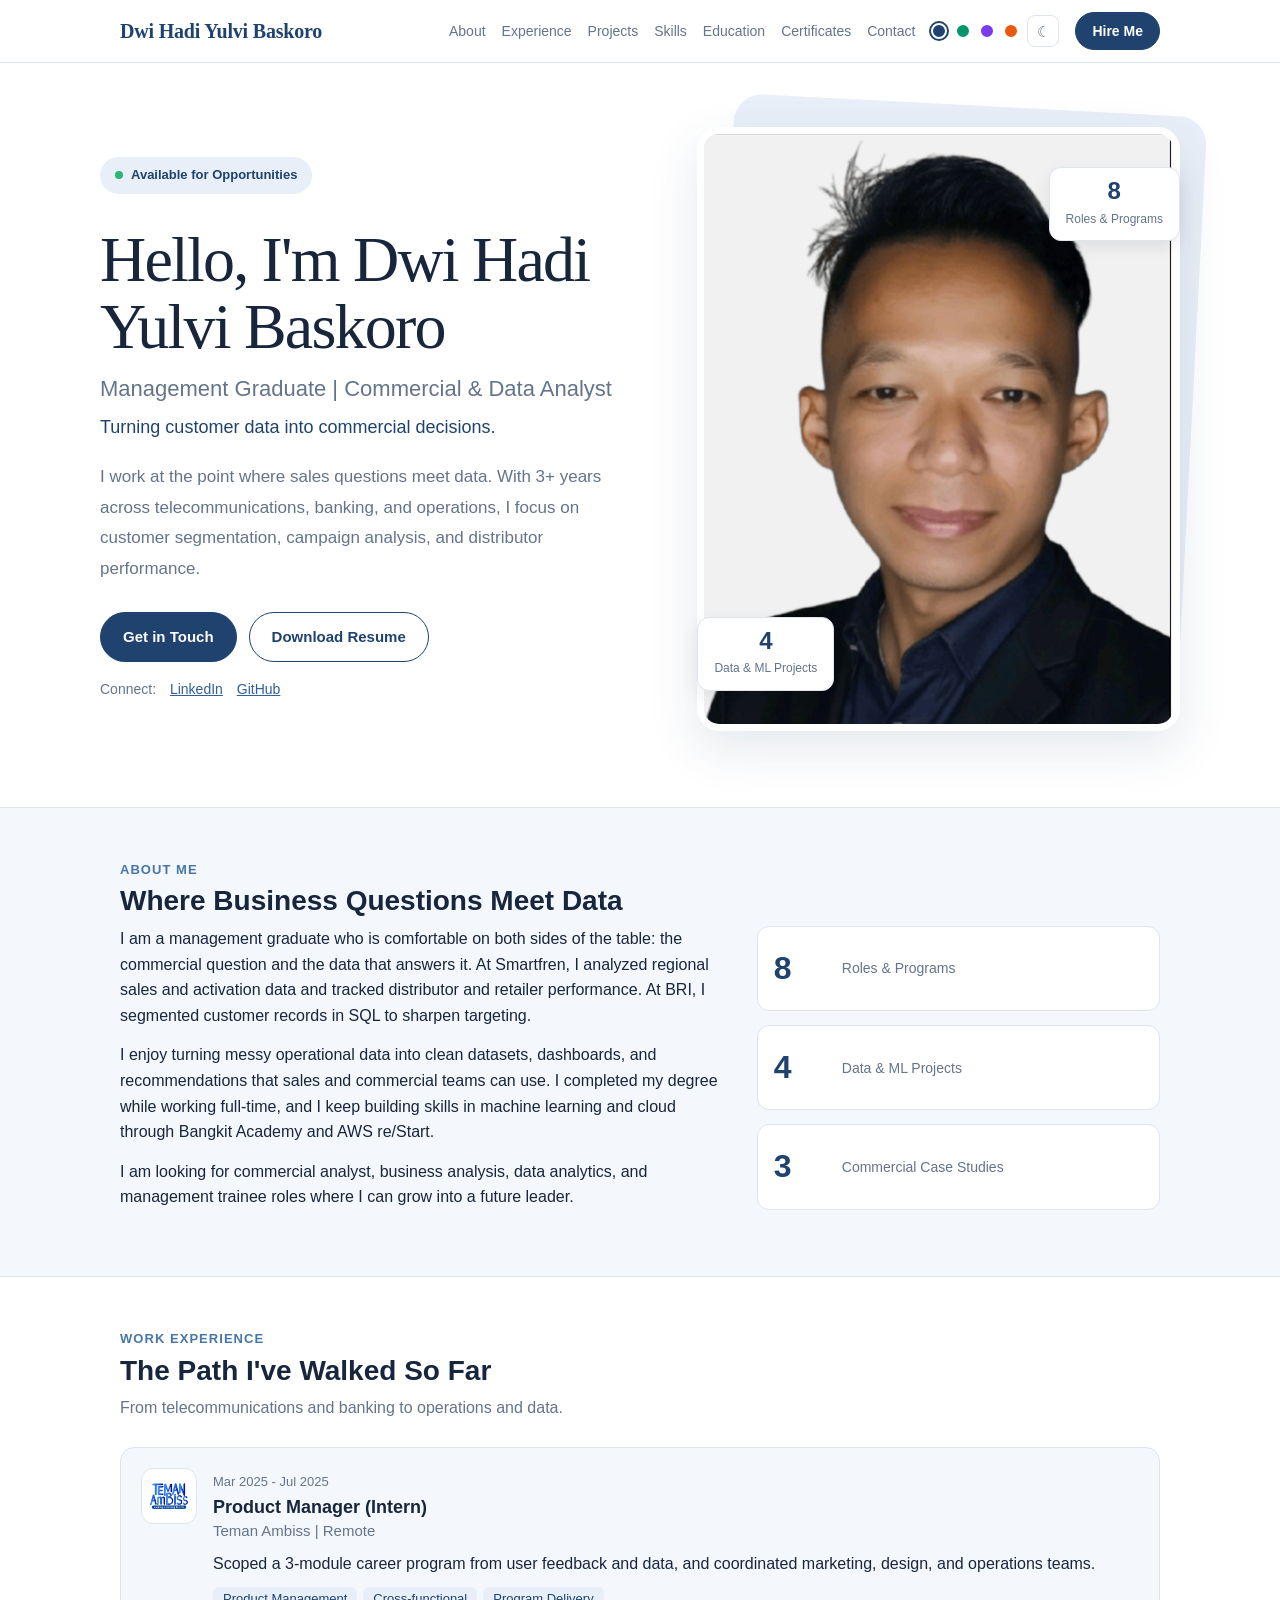
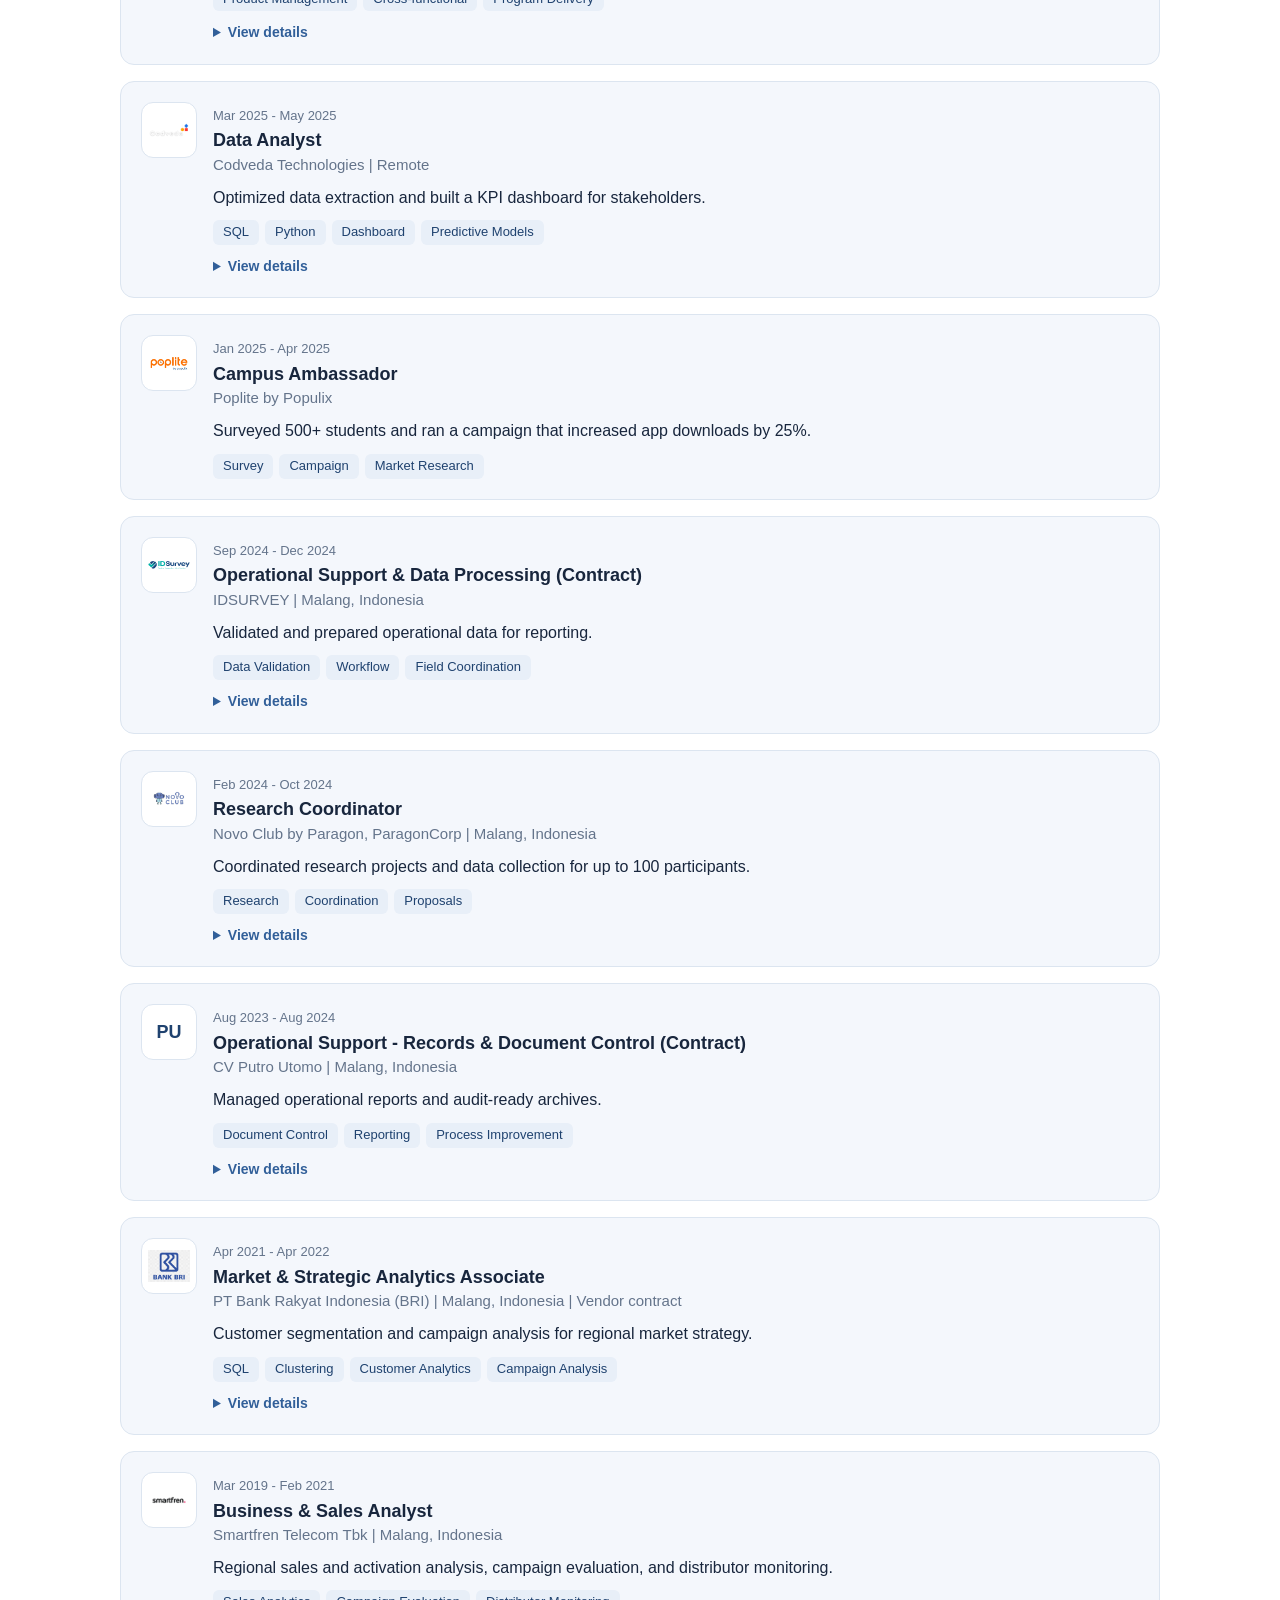
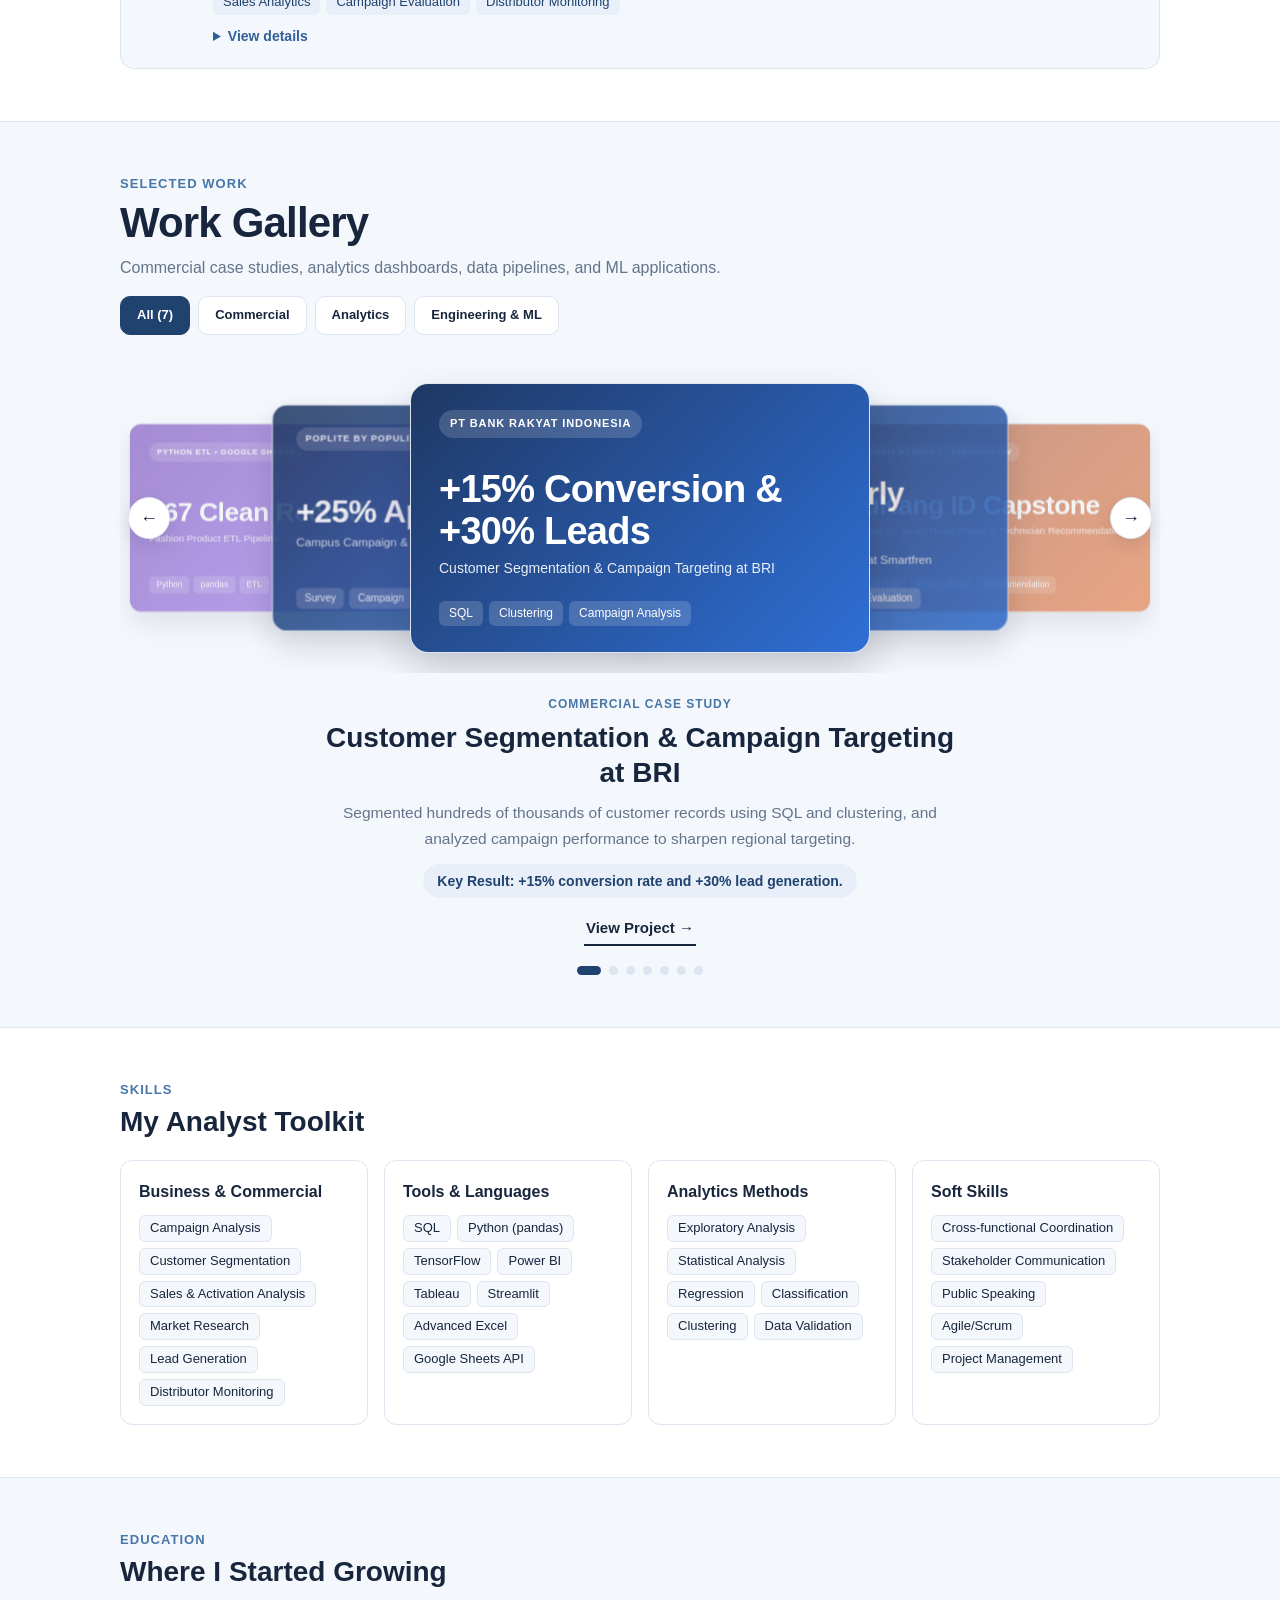
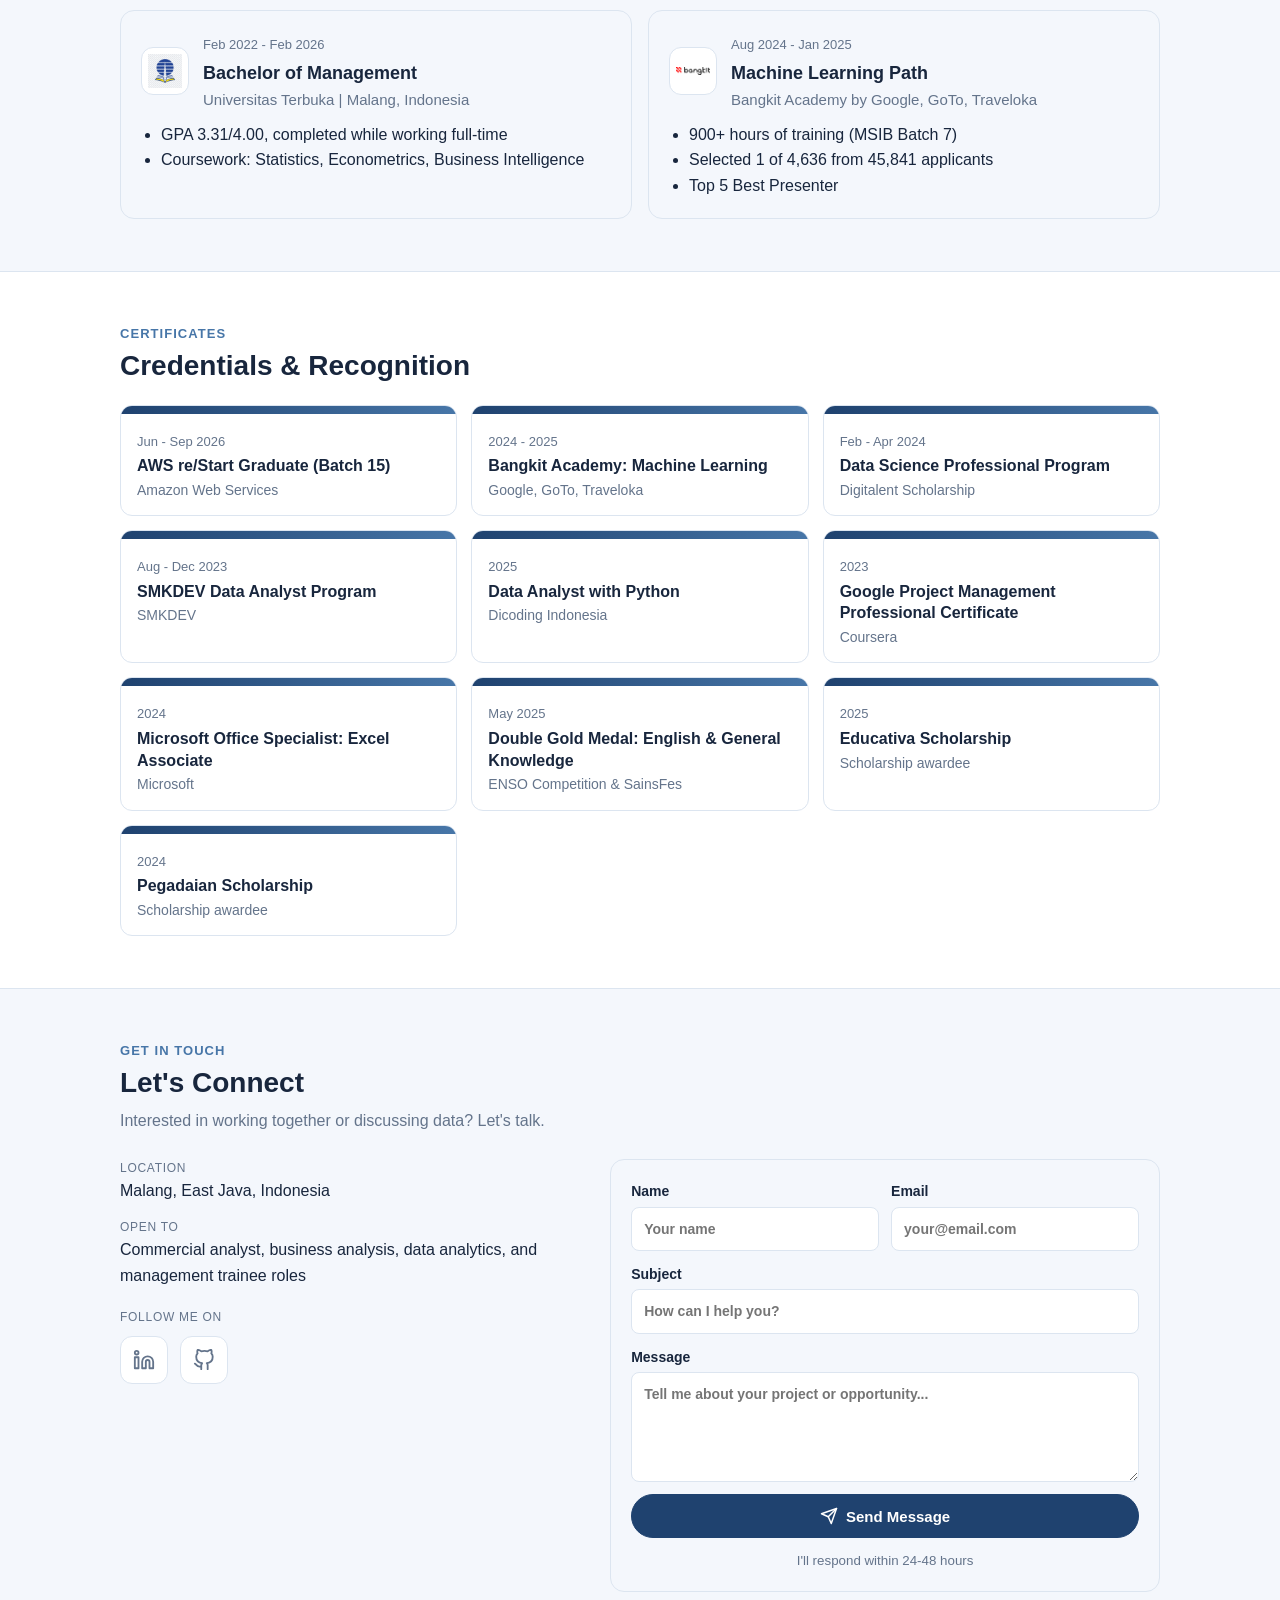
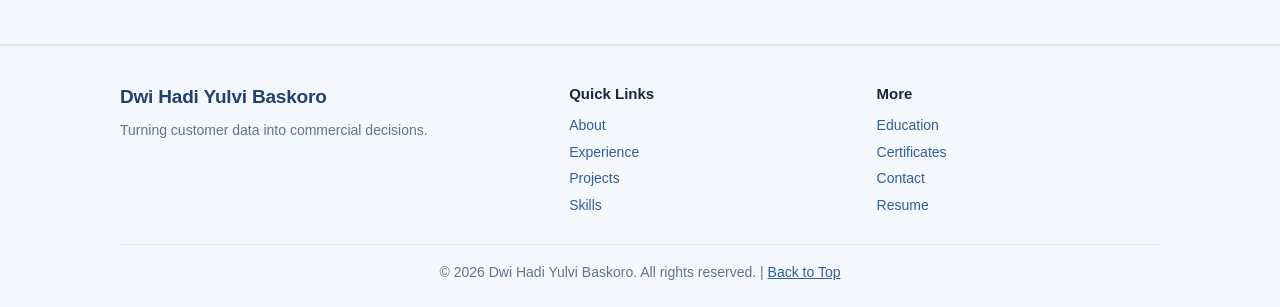
==== commit 8d8778fc: "Add JuKang ID capstone project to Work Gallery" ====
--- a/index.html
+++ b/index.html
@@ -8,7 +8,7 @@
 <meta property="og:title" content="Dwi Hadi Yulvi Baskoro | Commercial & Data Analyst">
 <meta property="og:description" content="Sales, campaign, and customer analytics. Case studies and data projects.">
 <meta property="og:type" content="website">
-<link rel="icon" href="data:image/svg+xml,<svg xmlns='http://www.w3.org/2000/svg' viewBox='0 0 100 100'><text y='.9em' font-size='90'>📊</text></svg>">
+<link rel="icon" href="data:image/svg+xml,<svg xmlns='http://www.w3.org/2000/svg' viewBox='0 0 100 100'><rect width='100' height='100' rx='22' fill='%231f426f'/><text x='50' y='69' font-family='Georgia, Times New Roman, serif' font-size='54' font-weight='bold' fill='%23ffffff' text-anchor='middle'>HB</text></svg>">
 <script>
 /* Apply saved or system theme before first paint */
 (function(){var r=document.documentElement,m=null,a=null;
@@ -80,9 +80,6 @@
   padding:40px 0 56px;
   align-items:center;
 }
-.code{background:var(--code-bg); color:var(--code-text); border-radius:12px; padding:16px 18px; font-family:ui-monospace,SFMono-Regular,Menlo,Consolas,monospace; font-size:14px; line-height:1.7; margin:0 0 22px; max-width:420px; overflow-x:auto}
-.code .k{color:var(--code-key); font-weight:700}
-.code .s{color:var(--code-str)}
 .counters{display:flex; gap:28px; margin:0 0 22px}
 .counters b{display:block; font-size:30px; color:var(--accent); line-height:1.1}
 .counters span{font-size:13px; color:var(--muted)}
@@ -105,7 +102,6 @@
 .photo-col{position:relative; display:flex; justify-content:center}
 .photo{width:min(340px,80%); aspect-ratio:4/5; border-radius:20px; overflow:hidden; background:linear-gradient(135deg,var(--accent-soft),var(--surface)); border:1px solid var(--border); display:flex; align-items:center; justify-content:center; position:relative}
 .photo img{width:100%; height:100%; object-fit:cover; display:block}
-.photo .initials{position:absolute; inset:0; display:flex; align-items:center; justify-content:center; font-size:80px; font-weight:800; color:var(--accent); opacity:.85}
 .float{position:absolute; background:var(--bg); border:1px solid var(--border); border-radius:12px; padding:10px 16px; box-shadow:0 6px 18px rgba(0,0,0,.08); text-align:center}
 .float b{display:block; font-size:24px; color:var(--accent); line-height:1.1}
 .float span{font-size:12px; color:var(--muted)}
@@ -143,26 +139,82 @@
 details ul{margin:8px 0 0; padding-left:20px}
 details li{margin-bottom:4px}
 
-/* projects */
-.filters{display:flex; flex-wrap:wrap; gap:8px; margin-bottom:22px}
-.filters button{font:inherit; font-size:14px; padding:6px 16px; border-radius:999px; border:1px solid var(--border); background:var(--bg); color:var(--text); cursor:pointer}
+/* WORK GALLERY (3D COVERFLOW CAROUSEL) */
+.gal-head{display:flex; flex-wrap:wrap; justify-content:space-between; align-items:flex-end; gap:16px; margin-bottom:28px}
+.gal-head h2{font-size:clamp(32px,4vw,42px); font-weight:800; letter-spacing:-.02em; margin:0 0 6px}
+.gal-head .sub{margin:0}
+.filters{display:flex; flex-wrap:wrap; gap:8px; margin:0}
+.filters button{font:inherit; font-size:13px; font-weight:600; padding:8px 16px; border-radius:10px; border:1px solid var(--border); background:var(--bg); color:var(--text); cursor:pointer; transition:.15s}
+.filters button:hover{border-color:var(--accent)}
 .filters button.active{background:var(--accent); color:var(--bg); border-color:var(--accent)}
-.cards{display:grid; grid-template-columns:repeat(auto-fit,minmax(300px,1fr)); gap:18px}
-.card{background:var(--bg); border:1px solid var(--border); border-radius:14px; overflow:hidden; display:flex; flex-direction:column}
-.thumb{height:130px; display:flex; align-items:center; justify-content:center; font-size:44px; font-weight:800; color:#fff; letter-spacing:.02em}
+
+.stage-wrap{position:relative; margin:12px auto 0; user-select:none}
+.stage{position:relative; height:310px; display:flex; align-items:center; justify-content:center; overflow:hidden}
+.slide{
+  position:absolute;
+  width:min(460px, 78vw);
+  height:270px;
+  border-radius:18px;
+  overflow:hidden;
+  background:var(--bg);
+  border:1px solid var(--border);
+  box-shadow:0 18px 40px rgba(15,23,42,.18);
+  transition:transform .42s cubic-bezier(.22,1,.36,1), opacity .35s ease, filter .35s ease;
+  cursor:pointer;
+  display:flex;
+  flex-direction:column;
+}
+.slide img{width:100%; height:100%; object-fit:cover; display:block}
+.slide-cover{
+  width:100%; height:100%; padding:26px 28px; color:#fff;
+  display:flex; flex-direction:column; justify-content:space-between;
+  position:relative;
+}
+.slide-cover .pill{
+  align-self:flex-start;
+  font-size:11px; font-weight:700; letter-spacing:.08em; text-transform:uppercase;
+  padding:5px 11px; border-radius:999px;
+  background:rgba(255,255,255,.16); backdrop-filter:blur(4px);
+}
+.slide-cover .metric{font-size:clamp(28px,4vw,38px); font-weight:800; line-height:1.1; letter-spacing:-.02em; margin:10px 0 4px}
+.slide-cover .caption{font-size:14px; opacity:.9; margin:0}
+.slide-cover .mini-tags{display:flex; flex-wrap:wrap; gap:6px}
+.slide-cover .mini-tags span{font-size:12px; padding:3px 10px; border-radius:6px; background:rgba(255,255,255,.16)}
 .t-commercial{background:linear-gradient(135deg,var(--grad-a),var(--grad-b))}
-.t-analytics{background:linear-gradient(135deg,#0f766e,#2bb673)}
-.t-engineering{background:linear-gradient(135deg,#7c3aed,#c084fc)}
-.card .body{padding:18px; display:flex; flex-direction:column; flex:1}
-.card .cat{font-size:12px; font-weight:700; letter-spacing:.06em; text-transform:uppercase; color:var(--accent-2); margin:0 0 6px}
-.card h3{margin:0 0 8px; font-size:18px; line-height:1.3}
-.card p.d{margin:0 0 12px; font-size:15px; color:var(--muted)}
+.t-analytics{background:linear-gradient(135deg,#0f766e,#10b981)}
+.t-engineering{background:linear-gradient(135deg,#5b21b6,#8b5cf6)}
+.t-ml{background:linear-gradient(135deg,#9a3412,#ea580c)}
+
+.nav-arrow{
+  position:absolute; top:50%; transform:translateY(-50%); z-index:12;
+  width:42px; height:42px; border-radius:50%; border:1px solid var(--border);
+  background:var(--bg); color:var(--text); font-size:18px; font-weight:700;
+  display:flex; align-items:center; justify-content:center;
+  cursor:pointer; box-shadow:0 6px 18px rgba(0,0,0,.1); transition:.15s;
+}
+.nav-arrow:hover{background:var(--accent); color:var(--bg); border-color:var(--accent)}
+.nav-arrow.prev{left:8px}
+.nav-arrow.next{right:8px}
+
+.gal-info{max-width:680px; margin:22px auto 0; text-align:center; padding:0 12px}
+.gal-info .gal-cat{font-size:12px; font-weight:700; letter-spacing:.08em; text-transform:uppercase; color:var(--accent-2); margin:0 0 6px}
+.gal-info h3{font-size:clamp(22px,2.6vw,28px); font-weight:800; line-height:1.25; margin:0 0 10px; color:var(--text)}
+.gal-info .gal-desc{font-size:15.5px; color:var(--muted); margin:0 0 12px; line-height:1.65}
+.gal-info .gal-res{display:inline-block; background:var(--accent-soft); color:var(--accent); font-size:14px; font-weight:600; padding:6px 14px; border-radius:999px; margin-bottom:16px}
+.gal-info .gal-actions{display:flex; justify-content:center; align-items:center; gap:16px; flex-wrap:wrap}
+.view-link{
+  font:inherit; font-size:15px; font-weight:700; color:var(--text);
+  background:none; border:none; border-bottom:2px solid var(--text);
+  padding:2px 2px 4px; cursor:pointer; transition:.15s;
+}
+.view-link:hover{color:var(--accent); border-color:var(--accent)}
+.gal-dots{display:flex; justify-content:center; gap:8px; margin-top:20px}
+.gal-dots button{width:9px; height:9px; border-radius:999px; border:none; padding:0; background:var(--border); cursor:pointer; transition:.2s}
+.gal-dots button.active{width:24px; background:var(--accent)}
+
+.detail{display:none}
 .result{background:var(--accent-soft); border-radius:10px; padding:10px 12px; margin-bottom:12px; font-size:14px}
 .result b{display:block; font-size:12px; text-transform:uppercase; letter-spacing:.06em; color:var(--accent)}
-.card .tags{margin-bottom:14px}
-.card .more{margin-top:auto; font:inherit; font-weight:600; font-size:14px; color:var(--link); background:none; border:none; padding:0; cursor:pointer; text-align:left}
-.card.hide{display:none}
-.detail{display:none}
 dialog{border:1px solid var(--border); border-radius:16px; padding:0; max-width:620px; width:calc(100% - 32px); background:var(--bg); color:var(--text)}
 dialog::backdrop{background:rgba(0,0,0,.5)}
 dialog .inner{padding:24px}
@@ -235,6 +287,9 @@
   .photo-col{order:-1}
   .about,.contact,.foot{grid-template-columns:1fr}
   .expcard{grid-template-columns:1fr}
+  .stage{height:250px}
+  .slide{height:220px}
+  .nav-arrow{width:34px; height:34px; font-size:15px}
 }
 
 /* ELEGANT BLUE-WHITE PORTFOLIO (now theme-aware) */
@@ -303,7 +358,6 @@
       <div class="btns">
         <a class="btn primary" href="#contact">Get in Touch</a>
         <a class="btn" href="CV_Dwi_Hadi_Yulvi_Baskoro.pdf" target="_blank" rel="noopener">Download Resume</a>
-        <a class="btn" href="https://bit.ly/Hadi-BaskoroPortofolio" target="_blank" rel="noopener">My Main Website</a>
       </div>
       <div class="connect">Connect:
         <a href="https://linkedin.com/in/hadhibaskoro" target="_blank" rel="noopener">LinkedIn</a>
@@ -314,7 +368,7 @@
       <div class="photo">
         <img src="Foto%20Dwi%20Hadi%20Y.B.png" alt="Dwi Hadi Yulvi Baskoro" onerror="this.style.display='none'">
       </div>
-      <div class="float a"><b>3</b><span>Data Projects</span></div>
+      <div class="float a"><b>4</b><span>Data & ML Projects</span></div>
       <div class="float b"><b>8</b><span>Roles & Programs</span></div>
     </div>
   </div>
@@ -332,7 +386,7 @@
         </div>
         <div class="about-stats">
           <div><b>8</b><span>Roles & Programs</span></div>
-          <div><b>3</b><span>Data Projects</span></div>
+          <div><b>4</b><span>Data & ML Projects</span></div>
           <div><b>3</b><span>Commercial Case Studies</span></div>
         </div>
       </div>
@@ -443,149 +497,157 @@
     </div>
   </section>
 
-  <!-- PROJECTS -->
+  <!-- PROJECTS (WORK GALLERY COVERFLOW) -->
   <section id="projects" class="alt">
     <div class="wrap">
-      <p class="eyebrow">Projects</p>
-      <h2>Turning Data into Insight</h2>
-      <p class="sub">Commercial case studies from my work, plus hands-on data projects.</p>
-
-      <div class="filters" role="group" aria-label="Filter projects">
-        <button class="active" data-filter="all">All</button>
-        <button data-filter="commercial">Commercial Case Study</button>
-        <button data-filter="analytics">Business Analytics</button>
-        <button data-filter="engineering">Data Engineering</button>
-      </div>
-
-      <div class="cards" id="cards">
-
-        <article class="card" data-cat="commercial">
-          <div class="thumb t-commercial">BRI</div>
-          <div class="body">
-            <p class="cat">Commercial Case Study</p>
-            <h3>Customer Segmentation & Campaign Targeting at BRI</h3>
-            <p class="d">Segmented hundreds of thousands of customer records and analyzed campaign performance to improve targeting.</p>
-            <div class="result"><b>Key result</b>+15% conversion rate and +30% lead generation.</div>
-            <div class="tags"><span class="tag">SQL</span><span class="tag">Clustering</span><span class="tag">Campaign Analysis</span></div>
-            <button class="more">View details</button>
-            <div class="detail">
-              <h4>What I did</h4>
-              <ul>
-                <li>Segmented hundreds of thousands of customer records using SQL and clustering.</li>
-                <li>Analyzed customer behavior and campaign performance to optimize targeting.</li>
-                <li>Fed the findings into regional market strategy.</li>
-              </ul>
-              <h4>Result</h4>
-              <ul><li>Contributed to a 15% increase in conversion rates.</li><li>Boosted lead generation by 30%.</li></ul>
-            </div>
+      <div class="gal-head">
+        <div>
+          <p class="eyebrow">Selected Work</p>
+          <h2>Work Gallery</h2>
+          <p class="sub">Commercial case studies, analytics dashboards, data pipelines, and ML applications.</p>
+        </div>
+        <div class="filters" role="group" aria-label="Filter projects">
+          <button class="active" data-filter="all">All (7)</button>
+          <button data-filter="commercial">Commercial</button>
+          <button data-filter="analytics">Analytics</button>
+          <button data-filter="engineering">Engineering & ML</button>
+        </div>
+      </div>
+
+      <div class="stage-wrap" id="stageWrap">
+        <button type="button" class="nav-arrow prev" id="galPrev" aria-label="Previous project">←</button>
+        <div class="stage" id="galStage"></div>
+        <button type="button" class="nav-arrow next" id="galNext" aria-label="Next project">→</button>
+      </div>
+
+      <div class="gal-info" aria-live="polite">
+        <p class="gal-cat" id="galCat"></p>
+        <h3 id="galTitle"></h3>
+        <p class="gal-desc" id="galDesc"></p>
+        <div><span class="gal-res" id="galRes"></span></div>
+        <div class="gal-actions">
+          <button type="button" class="view-link" id="galOpen">View Project →</button>
+        </div>
+        <div class="gal-dots" id="galDots"></div>
+      </div>
+
+      <!-- Data source for gallery slides & detail modal -->
+      <div id="projectStore" style="display:none">
+
+        <article class="proj-item" data-cat="commercial" data-theme="t-commercial" data-metric="+15% Conversion & +30% Leads" data-badge="PT Bank Rakyat Indonesia" data-tags="SQL,Clustering,Campaign Analysis">
+          <p class="cat">Commercial Case Study</p>
+          <h3>Customer Segmentation & Campaign Targeting at BRI</h3>
+          <p class="d">Segmented hundreds of thousands of customer records using SQL and clustering, and analyzed campaign performance to sharpen regional targeting.</p>
+          <div class="result"><b>Key result</b>+15% conversion rate and +30% lead generation.</div>
+          <div class="detail">
+            <h4>What I did</h4>
+            <ul>
+              <li>Segmented hundreds of thousands of customer records using SQL and clustering.</li>
+              <li>Analyzed customer behavior and campaign performance to optimize targeting.</li>
+              <li>Fed the findings into regional market strategy.</li>
+            </ul>
+            <h4>Result</h4>
+            <ul><li>Contributed to a 15% increase in conversion rates.</li><li>Boosted lead generation by 30%.</li></ul>
           </div>
         </article>
 
-        <article class="card" data-cat="commercial">
-          <div class="thumb t-commercial">SF</div>
-          <div class="body">
-            <p class="cat">Commercial Case Study</p>
-            <h3>Regional Sales & Distributor Performance at Smartfren</h3>
-            <p class="d">Analyzed regional sales and activation data, evaluated campaigns, and monitored distributors and retailers.</p>
-            <div class="result"><b>Key result</b>12-18% quarterly activation growth supported, +20% user acquisition, 95% partner engagement.</div>
-            <div class="tags"><span class="tag">Sales Analytics</span><span class="tag">Distribution</span><span class="tag">Campaign Evaluation</span></div>
-            <button class="more">View details</button>
-            <div class="detail">
-              <h4>What I did</h4>
-              <ul>
-                <li>Analyzed regional sales and activation data.</li>
-                <li>Evaluated campaign effectiveness and optimized the acquisition strategy.</li>
-                <li>Monitored distributor and retailer performance and joined field activities at campuses, schools, and institutions.</li>
-              </ul>
-              <h4>Result</h4>
-              <ul><li>Supported 12-18% quarterly growth in activations.</li><li>Increased user acquisition by 20%.</li><li>Reached 95% partner engagement.</li></ul>
-            </div>
+        <article class="proj-item" data-cat="commercial" data-theme="t-commercial" data-metric="12–18% Quarterly Growth" data-badge="Smartfren Telecom" data-tags="Sales Analytics,Distribution,Campaign Evaluation">
+          <p class="cat">Commercial Case Study</p>
+          <h3>Regional Sales & Distributor Performance at Smartfren</h3>
+          <p class="d">Analyzed regional sales and activation data, evaluated acquisition campaigns, and monitored distributor and retailer performance across Malang.</p>
+          <div class="result"><b>Key result</b>12-18% quarterly activation growth supported, +20% user acquisition, 95% partner engagement.</div>
+          <div class="detail">
+            <h4>What I did</h4>
+            <ul>
+              <li>Analyzed regional sales and activation data.</li>
+              <li>Evaluated campaign effectiveness and optimized the acquisition strategy.</li>
+              <li>Monitored distributor and retailer performance and joined field activities at campuses, schools, and institutions.</li>
+            </ul>
+            <h4>Result</h4>
+            <ul><li>Supported 12-18% quarterly growth in activations.</li><li>Increased user acquisition by 20%.</li><li>Reached 95% partner engagement.</li></ul>
           </div>
         </article>
 
-        <article class="card" data-cat="commercial">
-          <div class="thumb t-commercial">PP</div>
-          <div class="body">
-            <p class="cat">Commercial Case Study</p>
-            <h3>Campus Campaign & Student Survey for Poplite</h3>
-            <p class="d">Surveyed students and ran a campus campaign for the Poplite app as a Campus Ambassador for Populix.</p>
-            <div class="result"><b>Key result</b>+25% app downloads.</div>
-            <div class="tags"><span class="tag">Survey</span><span class="tag">Campaign</span></div>
-            <button class="more">View details</button>
-            <div class="detail">
-              <h4>What I did</h4>
-              <ul><li>Surveyed 500+ students.</li><li>Ran a campus campaign for the Poplite app (Jan - Apr 2025).</li></ul>
-              <h4>Result</h4>
-              <ul><li>App downloads increased by 25%.</li></ul>
-            </div>
+        <article class="proj-item" data-cat="engineering" data-theme="t-ml" data-metric="JuKang ID Capstone" data-badge="Bangkit Academy • TensorFlow" data-tags="TensorFlow,RNN / LSTM,Recommendation">
+          <p class="cat">Machine Learning & Capstone</p>
+          <h3>JuKang ID: Smart Home Repair & Technician Recommendation App</h3>
+          <p class="d">Co-developed an AI-powered home repair application using TensorFlow (RNN & LSTM) and content-based filtering to match homeowners with verified technicians (Bangkit Academy MSIB Batch 7).</p>
+          <div class="result"><b>Key result</b>End-to-end ML recommendation engine built in Team C242-PS117.</div>
+          <div class="detail">
+            <h4>What I did</h4>
+            <ul>
+              <li>Built and trained deep learning models using TensorFlow (RNN and LSTM) alongside content-based filtering to match user repair requests with relevant service specialists.</li>
+              <li>Collaborated in a cross-functional capstone team (Team C242-PS117) across Machine Learning, Mobile Development, and Cloud Computing tracks.</li>
+            </ul>
+            <h4>Result</h4>
+            <ul><li>Delivered a working AI-driven technician matching pipeline for the JuKang ID application.</li></ul>
+            <a class="chip" href="https://github.com/Jukang-ID/JuKang-ID" target="_blank" rel="noopener">Code on GitHub</a>
           </div>
         </article>
 
-        <article class="card" data-cat="analytics">
-          <div class="thumb t-analytics">HR</div>
-          <div class="body">
-            <p class="cat">Business Analytics</p>
-            <h3>HR Analytics: Employee Attrition</h3>
-            <p class="d">Analyzed 1,470 employee records and built a model to flag attrition risk (Dicoding x DBS Banking Program, 2025).</p>
-            <div class="result"><b>Key result</b>12.18% turnover; ages 25-34 carried the highest attrition risk.</div>
-            <div class="tags"><span class="tag">Tableau</span><span class="tag">Python</span><span class="tag">scikit-learn</span></div>
-            <button class="more">View details</button>
-            <div class="detail">
-              <h4>What I did</h4>
-              <ul>
-                <li>Analyzed 1,470 employee records and 179 attrition cases by department, age, gender, education field, and job satisfaction.</li>
-                <li>Built a Random Forest classification model with a prediction script to flag attrition risk.</li>
-              </ul>
-              <h4>Result</h4>
-              <ul><li>12.18% turnover rate; ages 25-34 carried the highest risk, which supports targeted retention programs.</li></ul>
-              <a class="chip" href="https://github.com/Ninax70/hr-attrition-analysis" target="_blank" rel="noopener">Code on GitHub</a>
-              <a class="chip" href="https://bit.ly/Hadi-BaskoroPortofolio" target="_blank" rel="noopener">Dashboard</a>
-            </div>
+        <article class="proj-item" data-cat="analytics" data-theme="t-analytics" data-metric="12.18% Turnover Rate" data-badge="Tableau • Random Forest" data-tags="Tableau,Python,scikit-learn">
+          <p class="cat">Business Analytics</p>
+          <h3>HR Analytics: Employee Attrition</h3>
+          <p class="d">Analyzed 1,470 employee records and built a Random Forest classification model with an interactive Tableau dashboard to flag attrition risk.</p>
+          <div class="result"><b>Key result</b>12.18% turnover; ages 25-34 carried the highest attrition risk.</div>
+          <div class="detail">
+            <h4>What I did</h4>
+            <ul>
+              <li>Analyzed 1,470 employee records and 179 attrition cases by department, age, gender, education field, and job satisfaction.</li>
+              <li>Built a Random Forest classification model with a prediction script to flag attrition risk.</li>
+            </ul>
+            <h4>Result</h4>
+            <ul><li>12.18% turnover rate; ages 25-34 carried the highest risk, which supports targeted retention programs.</li></ul>
+            <a class="chip" href="https://github.com/Ninax70/hr-attrition-analysis" target="_blank" rel="noopener">Code on GitHub</a>
+            <a class="chip" href="https://bit.ly/Hadi-BaskoroPortofolio" target="_blank" rel="noopener">Dashboard</a>
           </div>
         </article>
 
-        <article class="card" data-cat="analytics">
-          <div class="thumb t-analytics">SP</div>
-          <div class="body">
-            <p class="cat">Business Analytics</p>
-            <h3>Student Performance Dashboard: Dropout Analysis</h3>
-            <p class="d">Interactive dashboard on 4,424 students with an early-intervention recommendation (Dicoding x DBS Banking Program, 2025).</p>
-            <div class="result"><b>Key result</b>32.12% dropout rate surfaced, with an early-warning recommendation.</div>
-            <div class="tags"><span class="tag">Streamlit</span><span class="tag">Python</span></div>
-            <button class="more">View details</button>
-            <div class="detail">
-              <h4>What I did</h4>
-              <ul>
-                <li>Built an interactive dashboard with filters for status, course, attendance, and gender.</li>
-                <li>Recommended an early-intervention system triggered by a first-semester grade decline.</li>
-              </ul>
-              <h4>Result</h4>
-              <ul><li>Analyzed 4,424 students and surfaced a 32.12% dropout rate.</li></ul>
-              <a class="chip" href="https://student-performance-analyst-hadhi98.streamlit.app" target="_blank" rel="noopener">Live app</a>
-            </div>
+        <article class="proj-item" data-cat="analytics" data-theme="t-analytics" data-metric="32.12% Dropout Surfaced" data-badge="Streamlit • Python" data-tags="Streamlit,Python,EDA">
+          <p class="cat">Business Analytics</p>
+          <h3>Student Performance Dashboard: Dropout Analysis</h3>
+          <p class="d">Interactive Streamlit dashboard analyzing 4,424 student records with an early-warning intervention framework triggered by first-semester grade drops.</p>
+          <div class="result"><b>Key result</b>32.12% dropout rate surfaced, with an early-warning recommendation.</div>
+          <div class="detail">
+            <h4>What I did</h4>
+            <ul>
+              <li>Built an interactive dashboard with filters for status, course, attendance, and gender.</li>
+              <li>Recommended an early-intervention system triggered by a first-semester grade decline.</li>
+            </ul>
+            <h4>Result</h4>
+            <ul><li>Analyzed 4,424 students and surfaced a 32.12% dropout rate.</li></ul>
+            <a class="chip" href="https://student-performance-analyst-hadhi98.streamlit.app" target="_blank" rel="noopener">Live app</a>
           </div>
         </article>
 
-        <article class="card" data-cat="engineering">
-          <div class="thumb t-engineering">ETL</div>
-          <div class="body">
-            <p class="cat">Data Engineering</p>
-            <h3>Fashion Product ETL Pipeline</h3>
-            <p class="d">Scraped, cleaned, and loaded product data with Python (Dicoding, 2025).</p>
-            <div class="result"><b>Key result</b>867 clean records with 0 nulls and 0 duplicates.</div>
-            <div class="tags"><span class="tag">Python</span><span class="tag">pandas</span><span class="tag">ETL</span></div>
-            <button class="more">View details</button>
-            <div class="detail">
-              <h4>What I did</h4>
-              <ul>
-                <li>Scraped 1,000 product records.</li>
-                <li>Cleaned them with pandas (unknown products, invalid ratings, 99 duplicates, 33 missing prices).</li>
-                <li>Converted USD to IDR and loaded the result to CSV and Google Sheets.</li>
-              </ul>
-              <h4>Result</h4>
-              <ul><li>867 clean records with 0 nulls and 0 duplicates.</li></ul>
-              <a class="chip" href="https://github.com/Ninax70/fashion-product-etl-pipeline" target="_blank" rel="noopener">Code on GitHub</a>
-            </div>
+        <article class="proj-item" data-cat="engineering" data-theme="t-engineering" data-metric="867 Clean Records" data-badge="Python ETL • Google Sheets" data-tags="Python,pandas,ETL">
+          <p class="cat">Data Engineering</p>
+          <h3>Fashion Product ETL Pipeline</h3>
+          <p class="d">Automated web-scraping, cleaning, currency conversion (USD to IDR), and multi-destination loading pipeline built with modular Python and pandas.</p>
+          <div class="result"><b>Key result</b>867 clean records with 0 nulls and 0 duplicates.</div>
+          <div class="detail">
+            <h4>What I did</h4>
+            <ul>
+              <li>Scraped 1,000 product records.</li>
+              <li>Cleaned them with pandas (unknown products, invalid ratings, 99 duplicates, 33 missing prices).</li>
+              <li>Converted USD to IDR and loaded the result to CSV and Google Sheets.</li>
+            </ul>
+            <h4>Result</h4>
+            <ul><li>867 clean records with 0 nulls and 0 duplicates.</li></ul>
+            <a class="chip" href="https://github.com/Ninax70/fashion-product-etl-pipeline" target="_blank" rel="noopener">Code on GitHub</a>
+          </div>
+        </article>
+
+        <article class="proj-item" data-cat="commercial" data-theme="t-commercial" data-metric="+25% App Downloads" data-badge="Poplite by Populix" data-tags="Survey,Campaign,Market Research">
+          <p class="cat">Commercial Case Study</p>
+          <h3>Campus Campaign & Student Survey for Poplite</h3>
+          <p class="d">Surveyed 500+ university students and executed a targeted campus activation campaign for the Poplite research app.</p>
+          <div class="result"><b>Key result</b>+25% app downloads across campus campaign period.</div>
+          <div class="detail">
+            <h4>What I did</h4>
+            <ul><li>Surveyed 500+ students.</li><li>Ran a campus campaign for the Poplite app (Jan - Apr 2025).</li></ul>
+            <h4>Result</h4>
+            <ul><li>App downloads increased by 25%.</li></ul>
           </div>
         </article>
 
@@ -600,7 +662,7 @@
       <h2>My Analyst Toolkit</h2>
       <div class="skills" style="margin-top:22px">
         <div class="skillbox"><h3>Business & Commercial</h3><div class="tags"><span class="tag">Campaign Analysis</span><span class="tag">Customer Segmentation</span><span class="tag">Sales & Activation Analysis</span><span class="tag">Market Research</span><span class="tag">Lead Generation</span><span class="tag">Distributor Monitoring</span></div></div>
-        <div class="skillbox"><h3>Tools & Languages</h3><div class="tags"><span class="tag">SQL</span><span class="tag">Python (pandas)</span><span class="tag">Power BI</span><span class="tag">Tableau</span><span class="tag">Streamlit</span><span class="tag">Advanced Excel</span><span class="tag">Google Sheets API</span></div></div>
+        <div class="skillbox"><h3>Tools & Languages</h3><div class="tags"><span class="tag">SQL</span><span class="tag">Python (pandas)</span><span class="tag">TensorFlow</span><span class="tag">Power BI</span><span class="tag">Tableau</span><span class="tag">Streamlit</span><span class="tag">Advanced Excel</span><span class="tag">Google Sheets API</span></div></div>
         <div class="skillbox"><h3>Analytics Methods</h3><div class="tags"><span class="tag">Exploratory Analysis</span><span class="tag">Statistical Analysis</span><span class="tag">Regression</span><span class="tag">Classification</span><span class="tag">Clustering</span><span class="tag">Data Validation</span></div></div>
         <div class="skillbox"><h3>Soft Skills</h3><div class="tags"><span class="tag">Cross-functional Coordination</span><span class="tag">Stakeholder Communication</span><span class="tag">Public Speaking</span><span class="tag">Agile/Scrum</span><span class="tag">Project Management</span></div></div>
       </div>
@@ -758,31 +820,132 @@
   });
   syncTheme();
 
+  /* Work Gallery 3D Coverflow Carousel */
+  var allItems=Array.prototype.slice.call(document.querySelectorAll('#projectStore .proj-item'));
+  var stage=document.getElementById('galStage');
+  var dotsEl=document.getElementById('galDots');
+  var dlg=document.getElementById('dlg');
+  var activeItems=allItems.slice();
+  var idx=0;
+
+  function openProjectModal(item){
+    document.getElementById('dlgCat').textContent=item.querySelector('.cat').textContent;
+    document.getElementById('dlgTitle').textContent=item.querySelector('h3').textContent;
+    var res=item.querySelector('.result').outerHTML;
+    document.getElementById('dlgBody').innerHTML=res+item.querySelector('.detail').innerHTML;
+    if(dlg.showModal){dlg.showModal();}else{dlg.setAttribute('open','');}
+  }
+
+  function renderGallery(){
+    stage.innerHTML='';
+    dotsEl.innerHTML='';
+    var n=activeItems.length;
+    if(!n) return;
+    if(idx>=n) idx=0;
+    if(idx<0) idx=n-1;
+
+    activeItems.forEach(function(item, i){
+      var slide=document.createElement('div');
+      slide.className='slide';
+      var theme=item.getAttribute('data-theme')||'t-commercial';
+      var metric=item.getAttribute('data-metric')||'';
+      var badge=item.getAttribute('data-badge')||'';
+      var tags=(item.getAttribute('data-tags')||'').split(',').filter(Boolean);
+      var imgSrc=item.getAttribute('data-img');
+
+      if(imgSrc){
+        slide.innerHTML='<img src="'+imgSrc+'" alt="'+item.querySelector('h3').textContent+'">';
+      }else{
+        var tagHtml=tags.map(function(t){return '<span>'+t+'</span>';}).join('');
+        slide.innerHTML=
+          '<div class="slide-cover '+theme+'">'+
+            '<span class="pill">'+badge+'</span>'+
+            '<div><div class="metric">'+metric+'</div><p class="caption">'+item.querySelector('h3').textContent+'</p></div>'+
+            '<div class="mini-tags">'+tagHtml+'</div>'+
+          '</div>';
+      }
+
+      /* Circular offset relative to active index */
+      var diff=i-idx;
+      if(n>2){
+        if(diff>n/2) diff-=n;
+        if(diff<-n/2) diff+=n;
+      }
+
+      var abs=Math.abs(diff);
+      if(abs>2){
+        slide.style.opacity='0';
+        slide.style.pointerEvents='none';
+        slide.style.transform='translateX('+(diff*140)+'px) scale(0.65)';
+        slide.style.zIndex='1';
+      }else{
+        var tx=diff*175;
+        var sc=diff===0?1:(abs===1?0.84:0.7);
+        var op=diff===0?1:(abs===1?0.85:0.5);
+        slide.style.transform='translateX('+tx+'px) scale('+sc+')';
+        slide.style.opacity=String(op);
+        slide.style.zIndex=String(10-abs);
+        slide.style.filter=diff===0?'none':'brightness(0.94)';
+      }
+
+      slide.addEventListener('click',function(){
+        if(i===idx){openProjectModal(item);}
+        else{idx=i; renderGallery();}
+      });
+      stage.appendChild(slide);
+
+      var dot=document.createElement('button');
+      dot.type='button';
+      dot.setAttribute('aria-label','Go to project '+(i+1));
+      if(i===idx) dot.classList.add('active');
+      dot.addEventListener('click',function(){idx=i; renderGallery();});
+      dotsEl.appendChild(dot);
+    });
+
+    var cur=activeItems[idx];
+    document.getElementById('galCat').textContent=cur.querySelector('.cat').textContent;
+    document.getElementById('galTitle').textContent=cur.querySelector('h3').textContent;
+    document.getElementById('galDesc').textContent=cur.querySelector('.d').textContent;
+    document.getElementById('galRes').textContent=cur.querySelector('.result').textContent.replace(/^Key result/i,'Key Result: ');
+  }
+
+  document.getElementById('galPrev').addEventListener('click',function(){
+    idx=(idx-1+activeItems.length)%activeItems.length;
+    renderGallery();
+  });
+  document.getElementById('galNext').addEventListener('click',function(){
+    idx=(idx+1)%activeItems.length;
+    renderGallery();
+  });
+  document.getElementById('galOpen').addEventListener('click',function(){
+    if(activeItems[idx]) openProjectModal(activeItems[idx]);
+  });
+
+  /* Touch swipe support */
+  var touchX=0;
+  stage.addEventListener('touchstart',function(e){touchX=e.changedTouches[0].clientX;},{passive:true});
+  stage.addEventListener('touchend',function(e){
+    var dx=e.changedTouches[0].clientX-touchX;
+    if(Math.abs(dx)>40){
+      idx=dx<0?(idx+1)%activeItems.length:(idx-1+activeItems.length)%activeItems.length;
+      renderGallery();
+    }
+  },{passive:true});
+
   var buttons=document.querySelectorAll('.filters button');
-  var cards=document.querySelectorAll('#cards .card');
   buttons.forEach(function(b){
     b.addEventListener('click',function(){
-      buttons.forEach(function(x){x.classList.remove('active')});
+      buttons.forEach(function(x){x.classList.remove('active');});
       b.classList.add('active');
       var f=b.getAttribute('data-filter');
-      cards.forEach(function(c){
-        c.classList.toggle('hide', f!=='all' && c.getAttribute('data-cat')!==f);
-      });
+      activeItems=f==='all'?allItems.slice():allItems.filter(function(it){return it.getAttribute('data-cat')===f;});
+      idx=0;
+      renderGallery();
     });
   });
 
-  var dlg=document.getElementById('dlg');
-  cards.forEach(function(c){
-    var btn=c.querySelector('.more');
-    if(!btn) return;
-    btn.addEventListener('click',function(){
-      document.getElementById('dlgCat').textContent=c.querySelector('.cat').textContent;
-      document.getElementById('dlgTitle').textContent=c.querySelector('h3').textContent;
-      var res=c.querySelector('.result').outerHTML;
-      document.getElementById('dlgBody').innerHTML=res+c.querySelector('.detail').innerHTML;
-      if(dlg.showModal){dlg.showModal();}else{dlg.setAttribute('open','');}
-    });
-  });
+  renderGallery();
+
   document.getElementById('dlgClose').addEventListener('click',function(){dlg.close();});
   dlg.addEventListener('click',function(e){if(e.target===dlg){dlg.close();}});
 
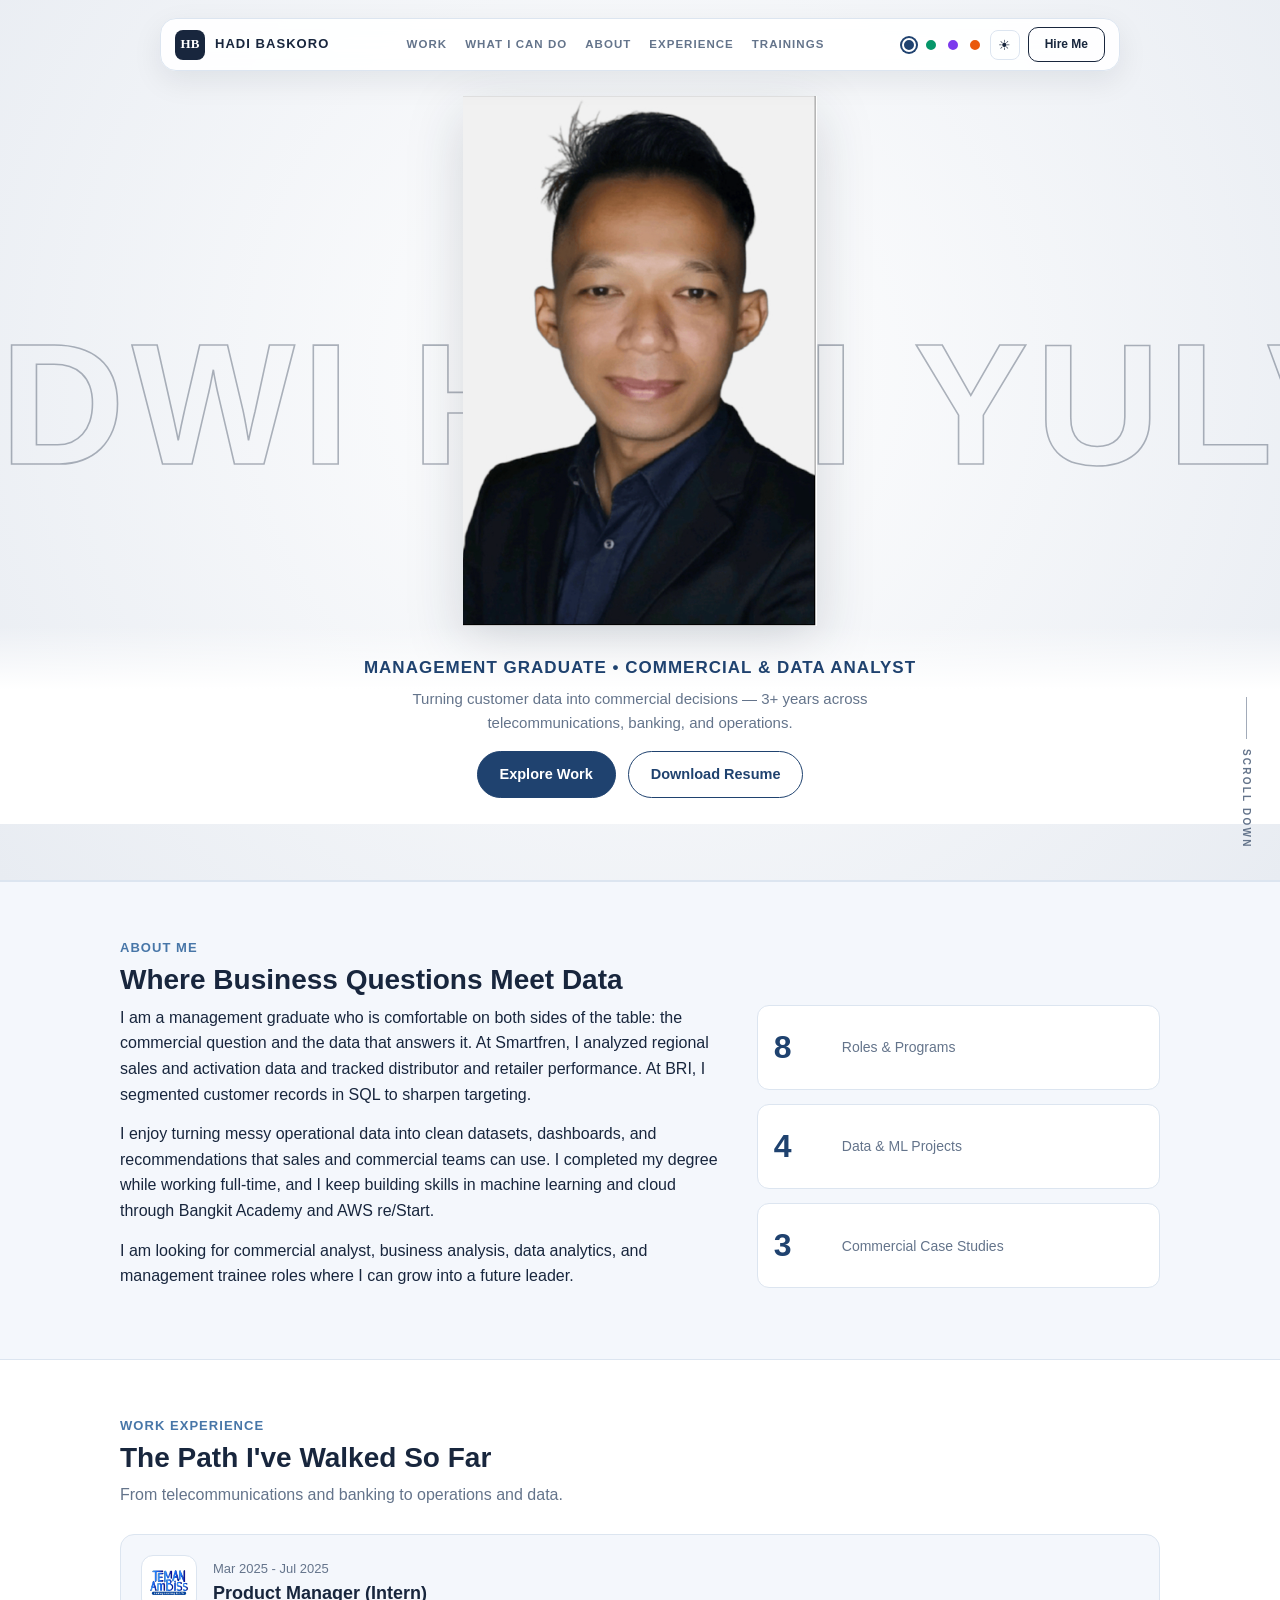
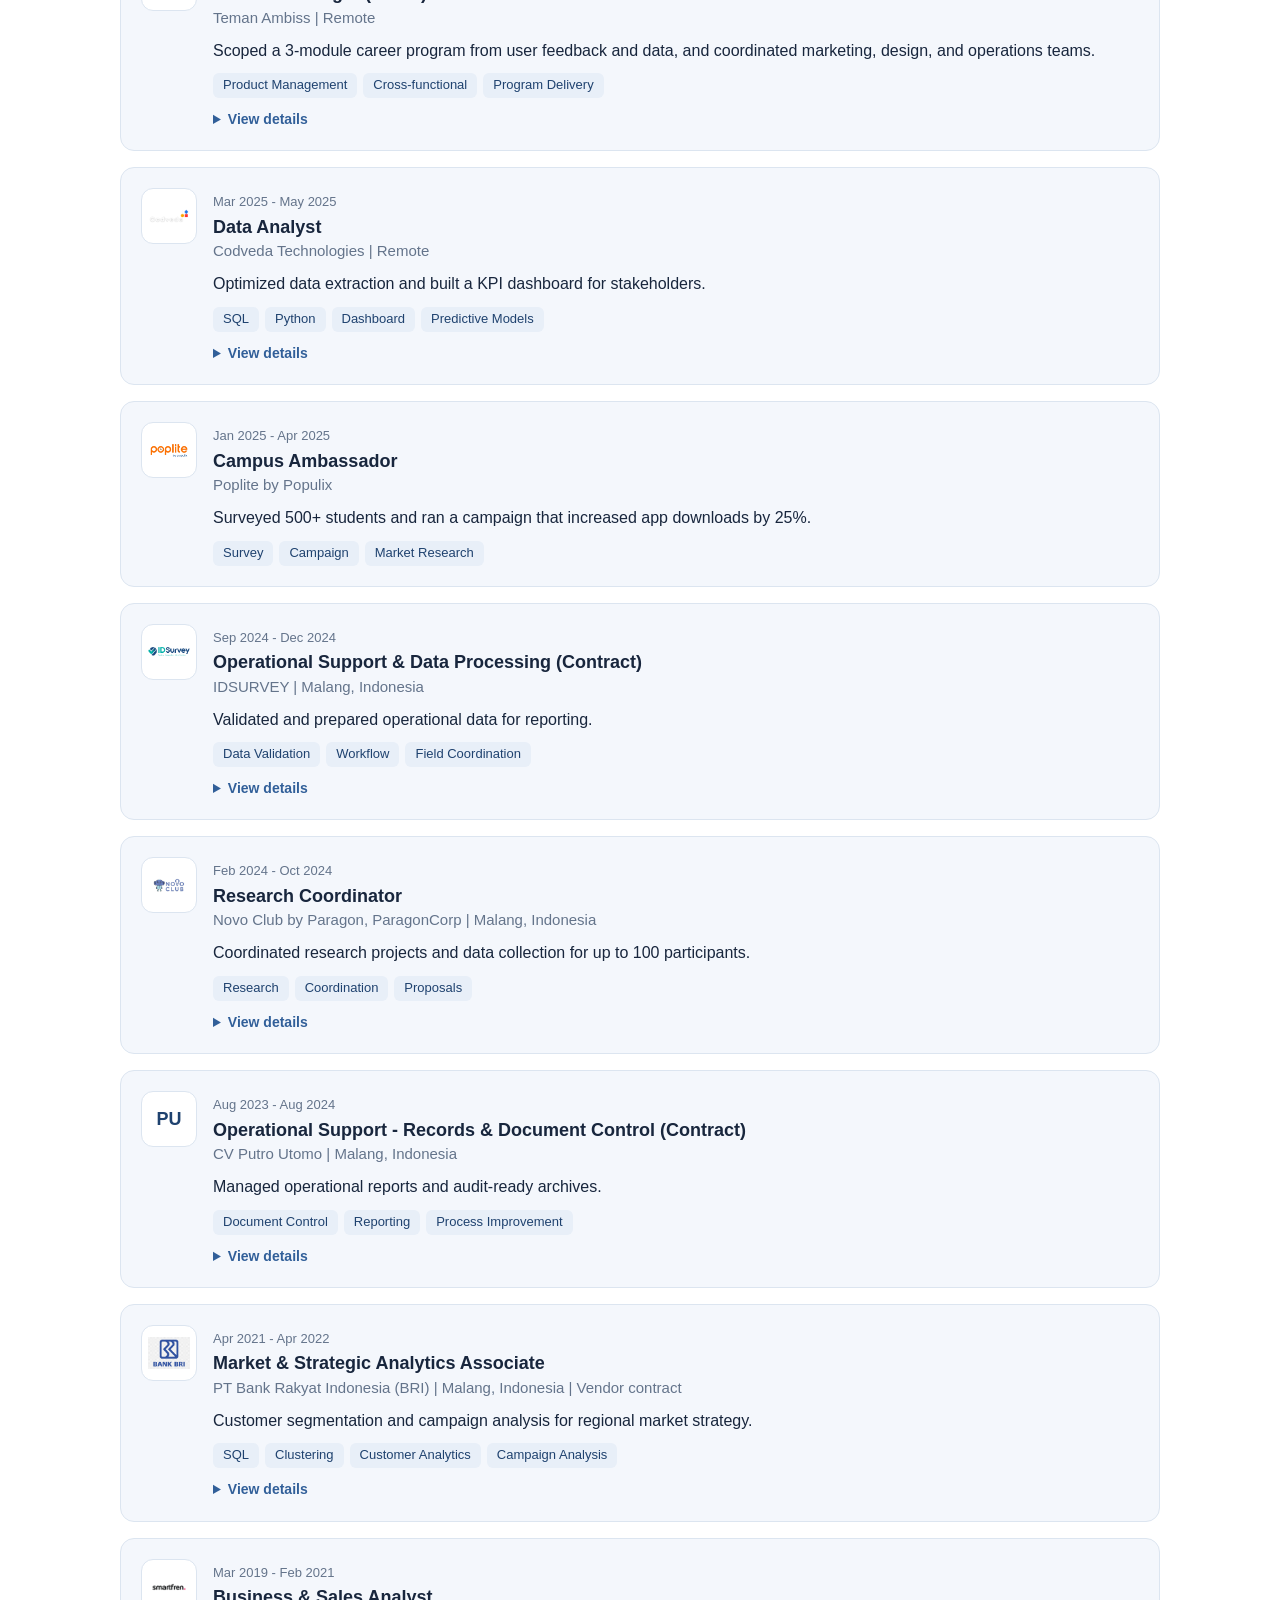
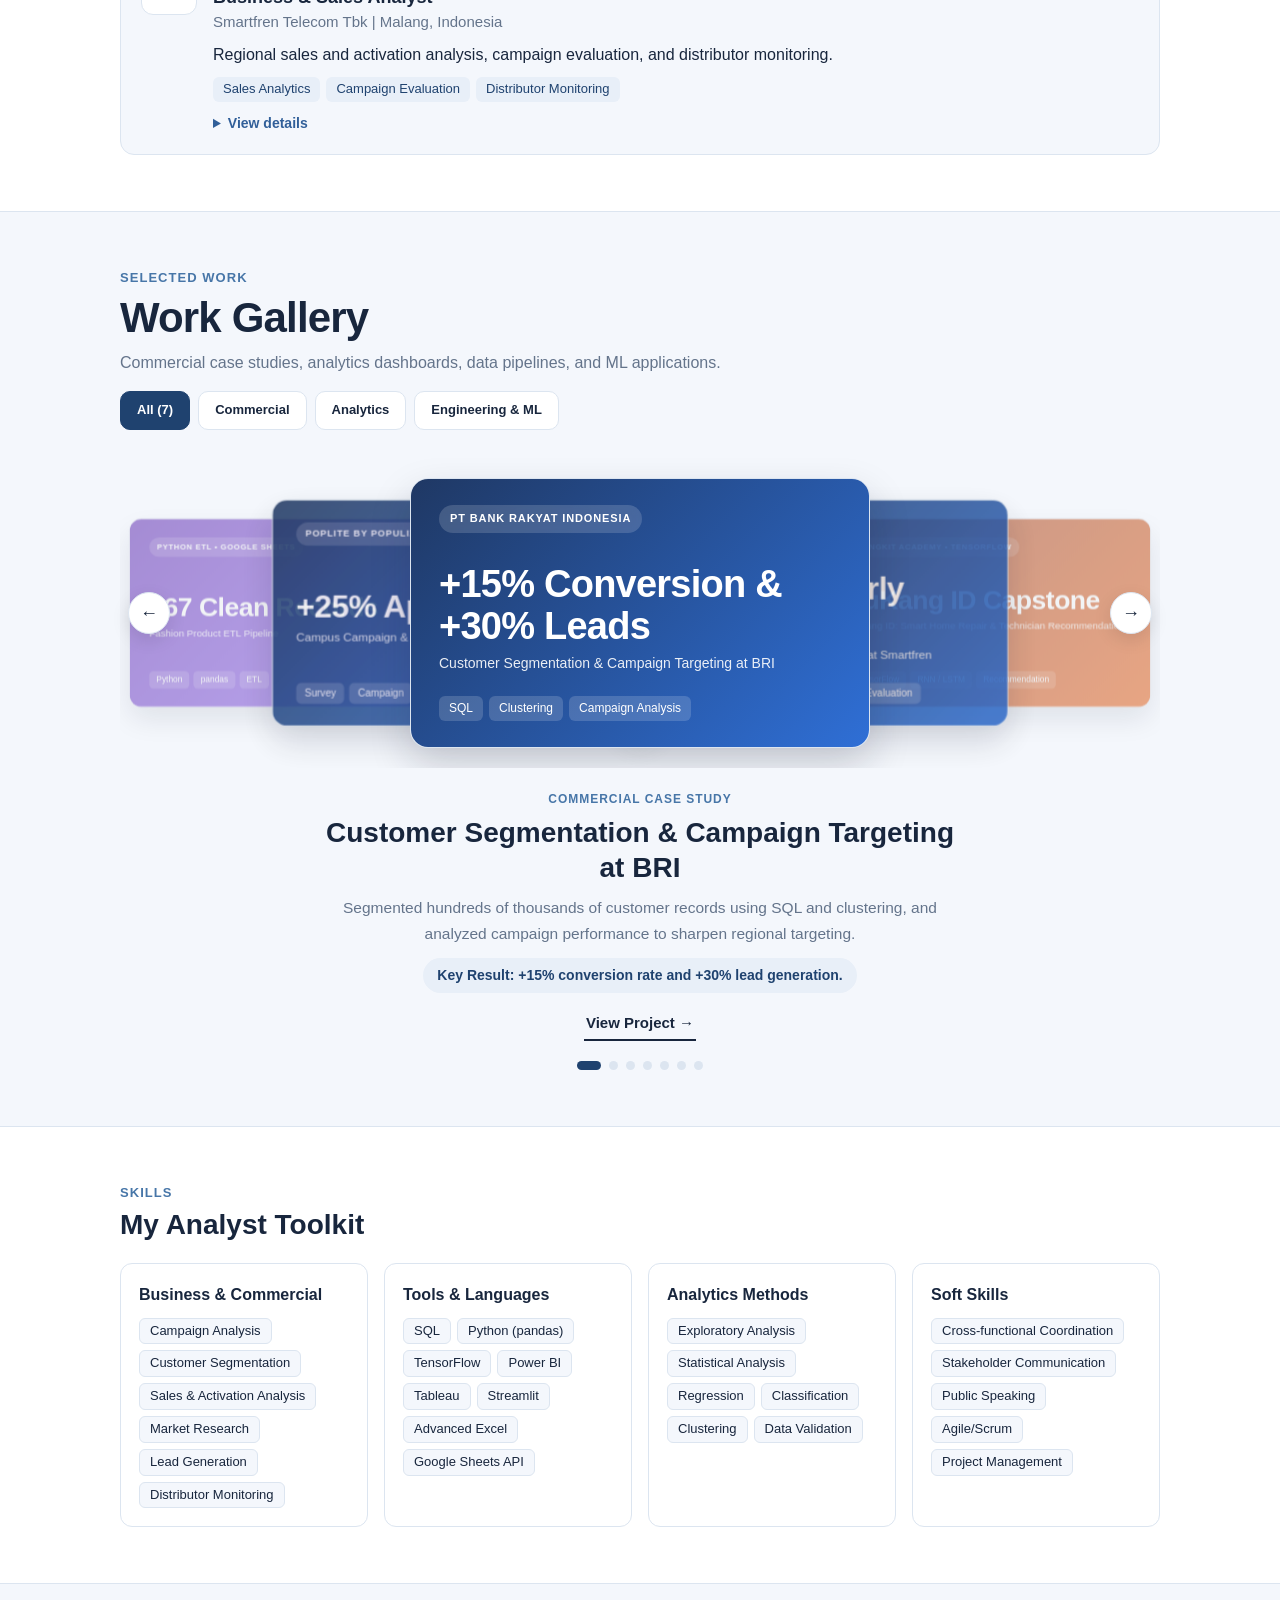
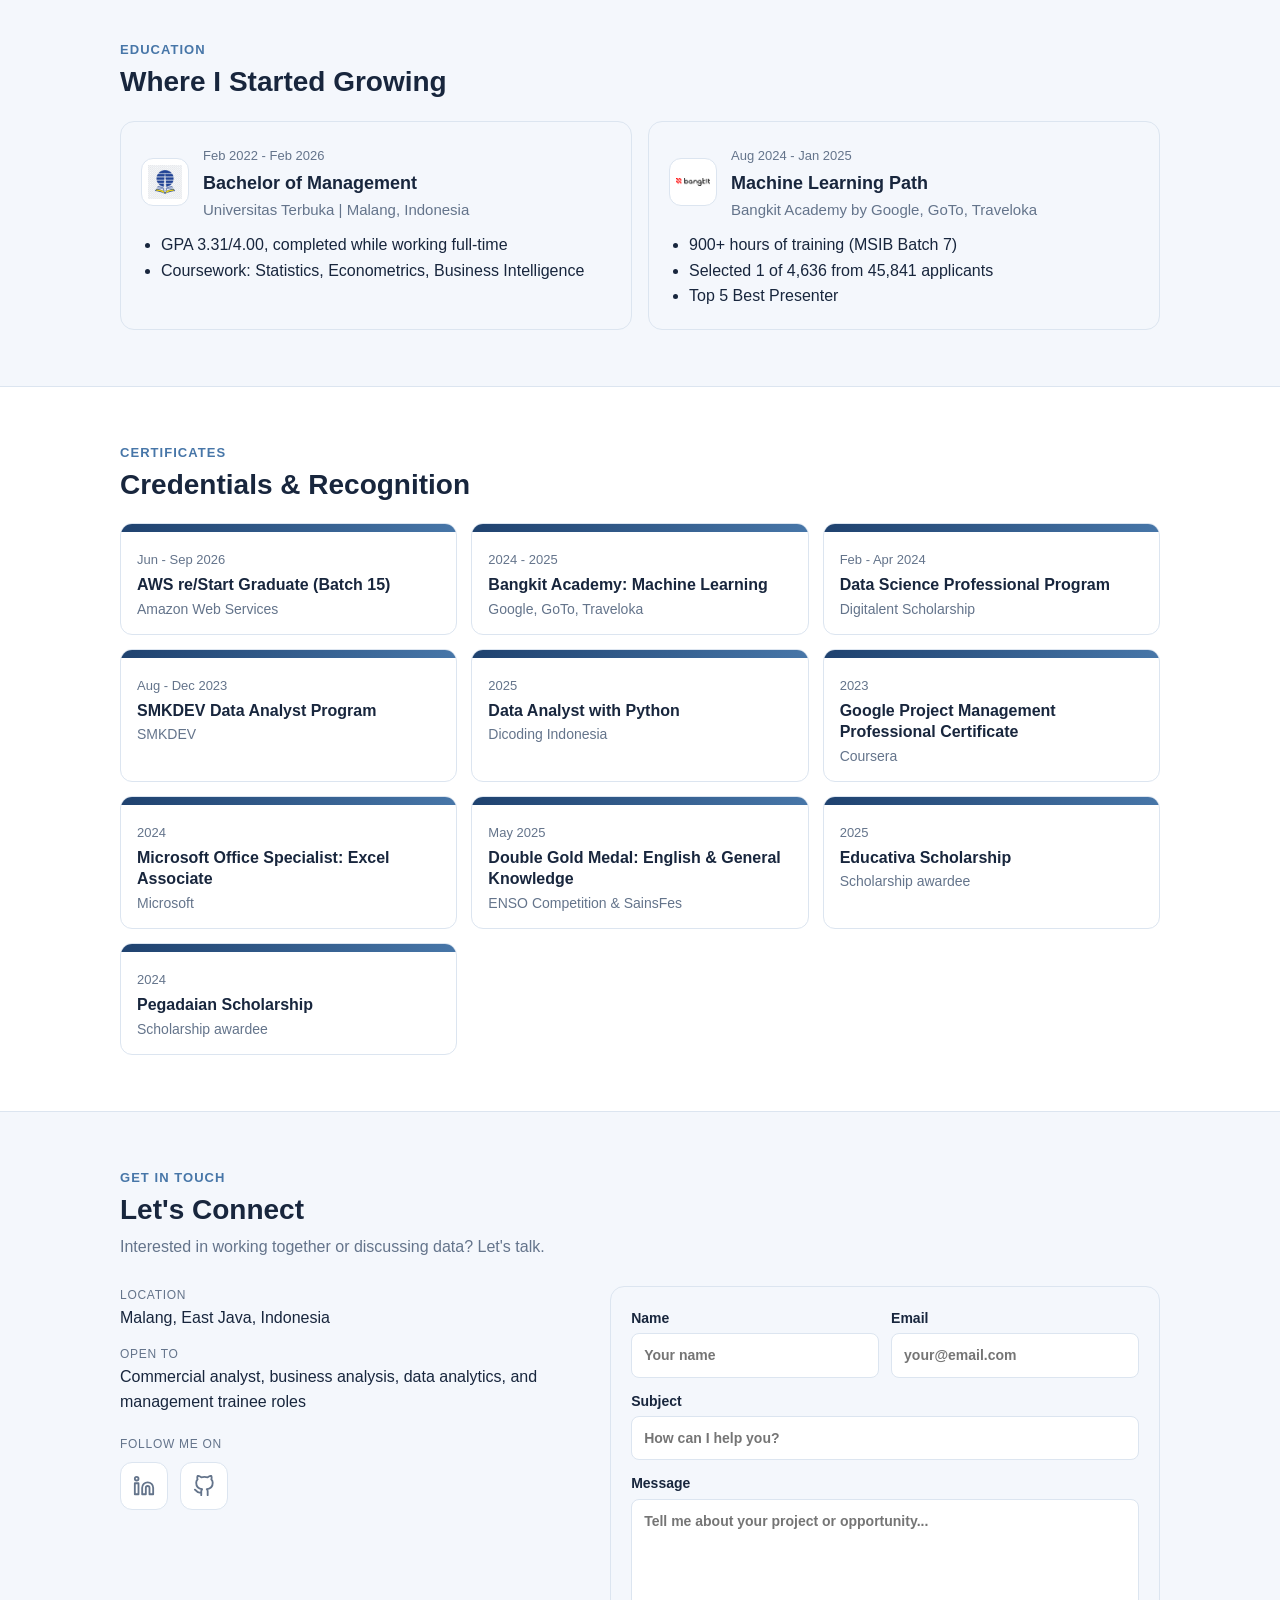
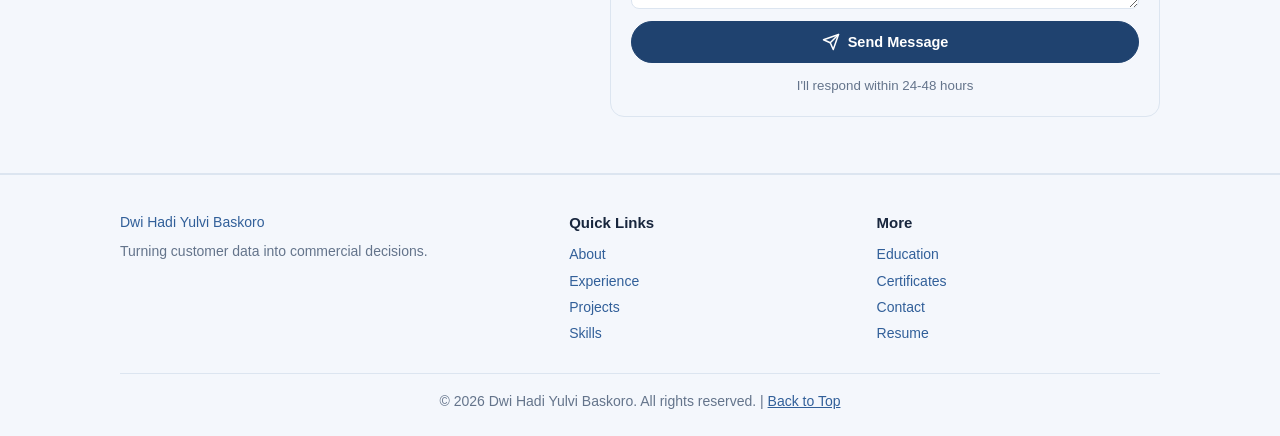
==== commit ed0418f2: "Add floating pill navbar and kinetic marquee hero with portrait" ====
--- a/index.html
+++ b/index.html
@@ -20,19 +20,17 @@
 :root{
   --bg:#ffffff;
   --surface:#f4f7fc;
+  --hero-bg:#e8ecf2;
   --text:#18263d;
   --muted:#64748b;
   --accent:#1f426f;
   --accent-2:#4776a8;
   --accent-soft:#e8eff8;
   --border:#dce5f0;
-  --code-bg:#102039;
-  --code-text:#e5edf9;
-  --code-key:#8db9f5;
-  --code-str:#d8e6ff;
   --link:#315f99;
   --grad-a:#1f3864;
   --grad-b:#2f6fd6;
+  --stroke-col:rgba(24,38,61,0.34);
 }
 /* Accent themes (light) */
 html[data-accent=green]{--accent:#047857; --accent-2:#10b981; --accent-soft:#e6f6ef; --link:#059669; --grad-a:#064e3b; --grad-b:#10b981}
@@ -41,81 +39,140 @@
 /* Dark mode */
 html[data-mode=dark]{
   color-scheme:dark;
-  --bg:#0f1521; --surface:#171f2f; --text:#e8ecf4; --muted:#9aa5ba; --border:#27334b; --code-bg:#0a1020;
+  --bg:#0f1521; --surface:#171f2f; --hero-bg:#131b2b; --text:#e8ecf4; --muted:#9aa5ba; --border:#27334b;
   --accent:#8fb2f0; --accent-2:#6ea0ff; --accent-soft:#1d2a44; --link:#8fb2f0;
+  --stroke-col:rgba(232,236,244,0.28);
 }
 html[data-mode=dark][data-accent=green]{--accent:#6ee7b7; --accent-2:#34d399; --accent-soft:#12332a; --link:#6ee7b7}
 html[data-mode=dark][data-accent=violet]{--accent:#c4b5fd; --accent-2:#a78bfa; --accent-soft:#2a2146; --link:#c4b5fd}
 html[data-mode=dark][data-accent=orange]{--accent:#fdba74; --accent-2:#fb923c; --accent-soft:#3a2314; --link:#fdba74}
+
 *{box-sizing:border-box}
-html{scroll-behavior:smooth; scroll-padding-top:70px}
-body{margin:0; background:var(--bg); color:var(--text); font-family:-apple-system,BlinkMacSystemFont,"Segoe UI",Roboto,Helvetica,Arial,sans-serif; line-height:1.6; font-size:16px}
+html{scroll-behavior:smooth; scroll-padding-top:86px}
+body{margin:0; background:var(--bg); color:var(--text); font-family:-apple-system,BlinkMacSystemFont,"Segoe UI",Roboto,Helvetica,Arial,sans-serif; line-height:1.6; font-size:16px; overflow-x:hidden}
 a{color:var(--link)}
 .wrap{max-width:1080px; margin:0 auto; padding:0 20px}
 
-/* nav */
-header.nav{position:sticky; top:0; z-index:20; background:var(--bg); border-bottom:1px solid var(--border)}
-header.nav .wrap{display:flex; justify-content:space-between; align-items:center; gap:12px; padding-top:12px; padding-bottom:12px}
-.logo{font-weight:700; text-decoration:none; color:var(--accent); font-size:19px; letter-spacing:-.01em; white-space:nowrap}
-header.nav nav{display:flex; flex-wrap:wrap; gap:4px 16px; align-items:center}
-header.nav nav a{text-decoration:none; font-size:14px; color:var(--muted)}
-header.nav nav a:hover{color:var(--text)}
-.btn{display:inline-block; padding:10px 18px; border-radius:8px; text-decoration:none; font-weight:600; font-size:15px; border:1px solid var(--accent); color:var(--accent); background:transparent; cursor:pointer; font-family:inherit}
+/* FLOATING PILL NAVBAR */
+header.pill-nav-wrap{
+  position:fixed; top:18px; left:0; right:0; z-index:50;
+  display:flex; justify-content:center; padding:0 16px; pointer-events:none;
+}
+.pill-nav{
+  pointer-events:auto;
+  display:flex; align-items:center; justify-content:space-between; gap:18px;
+  background:rgba(255,255,255,0.92); backdrop-filter:blur(12px);
+  border:1px solid var(--border); border-radius:16px;
+  padding:8px 14px; box-shadow:0 10px 30px rgba(15,23,42,.08);
+  max-width:960px; width:100%;
+}
+html[data-mode=dark] .pill-nav{background:rgba(23,31,47,0.9)}
+.brand{display:flex; align-items:center; gap:10px; text-decoration:none; color:var(--text); font-weight:800; font-size:13px; letter-spacing:.08em; text-transform:uppercase; white-space:nowrap}
+.brand-mark{
+  width:30px; height:30px; border-radius:8px; background:var(--text); color:var(--bg);
+  display:flex; align-items:center; justify-content:center;
+  font-family:Georgia,"Times New Roman",serif; font-size:13px; font-weight:700; letter-spacing:0;
+}
+.pill-links{display:flex; align-items:center; gap:18px}
+.pill-links a{text-decoration:none; font-size:11.5px; font-weight:700; letter-spacing:.09em; text-transform:uppercase; color:var(--muted); transition:.15s}
+.pill-links a:hover{color:var(--text)}
+.pill-right{display:flex; align-items:center; gap:8px}
+.sw{width:14px; height:14px; border-radius:50%; border:2px solid var(--bg); padding:0; cursor:pointer}
+.sw[aria-pressed=true]{box-shadow:0 0 0 2px var(--accent)}
+#modeBtn{width:30px; height:30px; border-radius:8px; border:1px solid var(--border); background:transparent; color:var(--text); cursor:pointer; font-size:14px; display:flex; align-items:center; justify-content:center}
+.hire-pill{
+  text-decoration:none; font-size:12px; font-weight:700; color:var(--text);
+  border:1.5px solid var(--text); border-radius:10px; padding:7px 16px;
+  white-space:nowrap; transition:.15s;
+}
+.hire-pill:hover{background:var(--text); color:var(--bg)}
+
+/* KINETIC MARQUEE HERO */
+.kinetic-hero{
+  position:relative; min-height:92vh; padding-top:96px;
+  background:radial-gradient(circle at 50% 42%, var(--bg) 0%, var(--hero-bg) 100%);
+  display:flex; flex-direction:column; align-items:center; justify-content:flex-end;
+  overflow:hidden; border-bottom:1px solid var(--border);
+}
+.marquee-layer{
+  position:absolute; top:46%; left:0; width:100%; transform:translateY(-50%);
+  z-index:1; pointer-events:none; user-select:none; overflow:hidden;
+}
+.marquee-track{
+  display:flex; width:max-content;
+  animation:marqueeScroll 26s linear infinite;
+}
+.marquee-track span{
+  font-size:clamp(74px, 13.5vw, 185px);
+  font-weight:900;
+  letter-spacing:.04em;
+  text-transform:uppercase;
+  line-height:1;
+  color:transparent;
+  -webkit-text-stroke:1.6px var(--stroke-col);
+  padding-right:56px;
+  white-space:nowrap;
+}
+@keyframes marqueeScroll{
+  0%{transform:translateX(0)}
+  100%{transform:translateX(-50%)}
+}
+
+.portrait-stage{
+  position:relative; z-index:2;
+  display:flex; flex-direction:column; align-items:center; justify-content:flex-end;
+  width:100%; max-width:560px; margin:0 auto;
+  transition:transform .25s ease-out;
+}
+.portrait-frame{
+  width:min(430px, 84vw);
+  height:min(530px, 68vh);
+  display:flex; align-items:flex-end; justify-content:center;
+  position:relative;
+}
+.portrait-frame img{
+  width:100%; height:100%; object-fit:contain; object-position:bottom center;
+  filter:drop-shadow(0 18px 28px rgba(15,23,42,0.16));
+  display:block;
+}
+
+.hero-dock{
+  position:relative; z-index:4; width:100%;
+  background:linear-gradient(to top, var(--bg) 68%, rgba(255,255,255,0) 100%);
+  padding:28px 20px 26px; text-align:center;
+}
+html[data-mode=dark] .hero-dock{
+  background:linear-gradient(to top, var(--bg) 68%, rgba(15,21,33,0) 100%);
+}
+.hero-dock .role-line{
+  font-size:clamp(14px, 1.8vw, 17px); font-weight:700; letter-spacing:.06em; text-transform:uppercase;
+  color:var(--accent); margin:0 0 6px;
+}
+.hero-dock .sub-line{
+  font-size:15px; color:var(--muted); max-width:580px; margin:0 auto 16px;
+}
+.hero-actions{display:flex; justify-content:center; align-items:center; gap:12px; flex-wrap:wrap}
+.btn{display:inline-block; padding:11px 22px; border-radius:999px; text-decoration:none; font-weight:600; font-size:14.5px; border:1px solid var(--accent); color:var(--accent); background:var(--bg); cursor:pointer; font-family:inherit; transition:.15s}
 .btn.primary{background:var(--accent); color:var(--bg)}
-header.nav nav a.btn{color:var(--bg); padding:7px 16px; font-size:14px; white-space:nowrap}
-.btns{display:flex; flex-wrap:wrap; gap:10px}
-
-/* theme controls */
-.tools{display:flex; align-items:center; gap:8px}
-.sw{width:16px; height:16px; border-radius:50%; border:2px solid var(--bg); padding:0; cursor:pointer}
-.sw[aria-pressed=true]{box-shadow:0 0 0 2px var(--accent)}
-#modeBtn{width:32px; height:32px; border-radius:8px; border:1px solid var(--border); background:transparent; color:var(--muted); cursor:pointer; font-size:15px; line-height:1}
-#modeBtn:hover{color:var(--text)}
-
-/* hero */
-.hero{
-  display:grid;
-  grid-template-columns:1.05fr 0.95fr;
-  gap:48px;
-  padding:40px 0 56px;
-  align-items:center;
-}
-.counters{display:flex; gap:28px; margin:0 0 22px}
-.counters b{display:block; font-size:30px; color:var(--accent); line-height:1.1}
-.counters span{font-size:13px; color:var(--muted)}
-.badge{display:inline-block; font-size:13px; font-weight:600; padding:4px 12px; border-radius:999px; background:var(--accent-soft); color:var(--accent); margin-bottom:12px}
-.badge::before{content:""; display:inline-block; width:8px; height:8px; border-radius:50%; background:#2bb673; margin-right:8px}
-.hero h1{
-  font-family:Georgia,"Times New Roman",serif;
-  font-size:clamp(38px,3.7vw,54px);
-  font-weight:500;
-  line-height:1.08;
-  letter-spacing:-1px;
-  margin:18px 0 12px;
-  color:var(--text);
-}
-.hero .role{font-size:18px; font-weight:600; color:var(--accent); margin:0 0 4px}
-.hero .tagline{font-size:17px; margin:0 0 12px; font-style:italic; color:var(--muted)}
-.hero p.lead{font-size:16px; color:var(--muted); margin:0 0 22px; max-width:520px}
-.connect{margin-top:16px; font-size:14px; color:var(--muted)}
-.connect a{margin-left:10px}
-.photo-col{position:relative; display:flex; justify-content:center}
-.photo{width:min(340px,80%); aspect-ratio:4/5; border-radius:20px; overflow:hidden; background:linear-gradient(135deg,var(--accent-soft),var(--surface)); border:1px solid var(--border); display:flex; align-items:center; justify-content:center; position:relative}
-.photo img{width:100%; height:100%; object-fit:cover; display:block}
-.float{position:absolute; background:var(--bg); border:1px solid var(--border); border-radius:12px; padding:10px 16px; box-shadow:0 6px 18px rgba(0,0,0,.08); text-align:center}
-.float b{display:block; font-size:24px; color:var(--accent); line-height:1.1}
-.float span{font-size:12px; color:var(--muted)}
-.float.a{left:0; bottom:40px}
-.float.b{right:0; top:40px}
-
-/* sections */
-section{padding:52px 0}
+.btn:hover{transform:translateY(-1px)}
+
+.scroll-indicator{
+  position:absolute; right:26px; bottom:32px; z-index:5;
+  display:flex; flex-direction:column; align-items:center; gap:10px;
+  text-decoration:none; color:var(--muted); font-size:10px; font-weight:700;
+  letter-spacing:.22em; text-transform:uppercase;
+}
+.scroll-indicator .line{width:1px; height:42px; background:var(--muted); opacity:.6}
+.scroll-indicator span{writing-mode:vertical-rl}
+
+/* SECTIONS */
+section{padding:56px 0}
 .eyebrow{color:var(--accent-2); font-weight:700; font-size:13px; letter-spacing:.08em; text-transform:uppercase; margin:0 0 4px}
 section h2{font-size:28px; margin:0 0 8px; line-height:1.2}
 section .sub{color:var(--muted); margin:0 0 26px; max-width:640px}
 .alt{background:var(--surface); border-top:1px solid var(--border); border-bottom:1px solid var(--border)}
 
-/* about */
+/* ABOUT */
 .about{display:grid; grid-template-columns:1.5fr 1fr; gap:32px; align-items:start}
 .about p{margin:0 0 14px}
 .about-stats{display:grid; gap:14px}
@@ -123,7 +180,7 @@
 .about-stats b{font-size:32px; color:var(--accent); min-width:52px}
 .about-stats span{font-size:14px; color:var(--muted)}
 
-/* experience */
+/* EXPERIENCE */
 .exp{display:grid; gap:16px}
 .expcard{background:var(--surface); border:1px solid var(--border); border-radius:14px; padding:20px; display:grid; grid-template-columns:56px 1fr; gap:16px}
 .logo-box{width:56px; height:56px; border-radius:12px; background:#ffffff; border:1px solid var(--border); color:var(--accent); font-weight:800; display:flex; align-items:center; justify-content:center; font-size:18px; overflow:hidden; padding:6px}
@@ -226,13 +283,13 @@
 dialog .close{float:right; font:inherit; font-size:14px; padding:4px 12px; border-radius:8px; border:1px solid var(--border); background:var(--surface); color:var(--text); cursor:pointer}
 .chip{display:inline-block; padding:4px 12px; border-radius:999px; font-size:14px; text-decoration:none; background:var(--surface); color:var(--link); border:1px solid var(--border); margin:4px 8px 0 0}
 
-/* skills */
+/* SKILLS */
 .skills{display:grid; grid-template-columns:repeat(auto-fit,minmax(240px,1fr)); gap:16px}
 .skillbox{background:var(--bg); border:1px solid var(--border); border-radius:12px; padding:18px}
 .skillbox h3{margin:0 0 10px; font-size:16px}
 .skillbox .tag{background:var(--surface); color:var(--text); border:1px solid var(--border)}
 
-/* education + certs */
+/* EDUCATION + CERTS */
 .edu{display:grid; grid-template-columns:repeat(auto-fit,minmax(300px,1fr)); gap:16px}
 .edcard{background:var(--surface); border:1px solid var(--border); border-radius:14px; padding:20px}
 .ed-head{display:flex; align-items:center; gap:14px; margin-bottom:10px}
@@ -249,7 +306,7 @@
 .cert h3{margin:2px 0 2px; font-size:16px; line-height:1.35}
 .cert p{margin:0; font-size:14px; color:var(--muted)}
 
-/* contact */
+/* CONTACT */
 .contact{display:grid; grid-template-columns:1fr 1.2fr; gap:32px; align-items:start}
 .info div{margin-bottom:14px}
 .info small{display:block; font-size:12px; text-transform:uppercase; letter-spacing:.06em; color:var(--muted)}
@@ -258,7 +315,6 @@
 .form input,.form textarea{font:inherit; padding:10px 12px; border-radius:8px; border:1px solid var(--border); background:var(--bg); color:var(--text); width:100%}
 .form textarea{min-height:110px; resize:vertical}
 .form small{color:var(--muted)}
-
 .row2{display:grid; grid-template-columns:1fr 1fr; gap:12px}
 .form .send{display:flex; align-items:center; justify-content:center; gap:8px; width:100%}
 .form .note{text-align:center; margin:0}
@@ -272,106 +328,86 @@
 .social a{width:48px; height:48px; border-radius:12px; border:1px solid var(--border); background:var(--bg); display:flex; align-items:center; justify-content:center; color:var(--muted); transition:.15s}
 .social a:hover{color:var(--accent); border-color:var(--accent); transform:translateY(-2px)}
 .social svg{width:22px; height:22px; stroke:currentColor; fill:none; stroke-width:2; stroke-linecap:round; stroke-linejoin:round}
-@media (max-width:520px){.row2{grid-template-columns:1fr}}
+
 footer{background:var(--surface); border-top:1px solid var(--border); padding:36px 0 24px; color:var(--muted); font-size:14px}
 .foot{display:grid; grid-template-columns:1.5fr 1fr 1fr; gap:24px}
 .foot h4{margin:0 0 8px; color:var(--text); font-size:15px}
 .foot a{display:block; text-decoration:none; margin-bottom:4px}
 .copy{margin-top:24px; padding-top:16px; border-top:1px solid var(--border); text-align:center}
 
-@media (max-width:960px){
-  header.nav nav .hide-sm{display:none}
-}
-@media (max-width:820px){
-  .hero{grid-template-columns:1fr; gap:32px; padding:32px 0 48px}
-  .photo-col{order:-1}
+@media (max-width:860px){
+  .pill-links{display:none}
   .about,.contact,.foot{grid-template-columns:1fr}
   .expcard{grid-template-columns:1fr}
   .stage{height:250px}
   .slide{height:220px}
   .nav-arrow{width:34px; height:34px; font-size:15px}
-}
-
-/* ELEGANT BLUE-WHITE PORTFOLIO (now theme-aware) */
-.hero{grid-template-columns:1.05fr 0.95fr; gap:64px; padding:64px 0 76px; align-items:center}
-.hero h1{font-family:Georgia,"Times New Roman",serif; font-size:clamp(42px,5vw,68px); font-weight:500; line-height:1.05; letter-spacing:-1.8px; margin:18px 0 12px; color:var(--text)}
-.hero .role{font-size:clamp(17px,2vw,22px); font-weight:400; line-height:1.5; color:var(--muted); margin-bottom:8px}
-.hero .tagline{font-style:normal; font-size:18px; color:var(--accent); margin-bottom:20px}
-.hero p.lead{font-size:17px; line-height:1.8; max-width:560px; margin-bottom:28px}
-.photo-col{position:relative; display:flex; justify-content:center; align-items:center; isolation:isolate}
-.photo-col::before{content:""; position:absolute; inset:-22px -12px 18px 22px; background:var(--accent-soft); border-radius:28px; transform:rotate(3deg); z-index:-1}
-.photo{width:min(100%,490px); aspect-ratio:4/5; border-radius:22px; overflow:hidden; background:var(--accent-soft); border:7px solid var(--bg); box-shadow:0 18px 50px rgba(31,66,111,.12)}
-.photo img{width:100%; height:100%; object-fit:cover; object-position:center top; display:block}
-.counters{gap:32px; margin-bottom:24px}
-.counters b{font-size:30px; color:var(--accent)}
-.badge{background:var(--accent-soft); color:var(--accent); padding:8px 15px; margin-bottom:14px}
-.btns{gap:12px}
-.btn{border-radius:999px; padding:12px 22px}
-.btn.primary{background:var(--accent); border-color:var(--accent)}
-header.nav{background:var(--bg); border-bottom:1px solid var(--border)}
-header.nav .logo{font-family:Georgia,"Times New Roman",serif; font-size:20px}
-section.alt{background:var(--surface)}
-@media(max-width:820px){
-  .hero{grid-template-columns:1fr; gap:36px; padding:36px 0 52px}
-  .photo-col{order:-1}
-  .photo{width:min(100%,420px)}
-  .hero h1{font-size:clamp(40px,9vw,58px)}
-  header.nav .logo{font-size:16px}
+  .scroll-indicator{display:none}
+}
+@media (max-width:520px){
+  .row2{grid-template-columns:1fr}
+  .sw{display:none}
 }
 </style>
 </head>
 <body>
 
-<header class="nav">
-  <div class="wrap">
-    <a class="logo" href="#top">Dwi Hadi Yulvi Baskoro</a>
-    <nav>
-      <a class="hide-sm" href="#about">About</a>
-      <a class="hide-sm" href="#experience">Experience</a>
-      <a class="hide-sm" href="#projects">Projects</a>
-      <a class="hide-sm" href="#skills">Skills</a>
-      <a class="hide-sm" href="#education">Education</a>
-      <a class="hide-sm" href="#certificates">Certificates</a>
-      <a class="hide-sm" href="#contact">Contact</a>
-      <div class="tools" role="group" aria-label="Theme">
-        <button type="button" class="sw" data-accent="navy" style="background:#1f426f" aria-label="Navy theme" aria-pressed="true"></button>
-        <button type="button" class="sw" data-accent="green" style="background:#059669" aria-label="Green theme" aria-pressed="false"></button>
-        <button type="button" class="sw" data-accent="violet" style="background:#7c3aed" aria-label="Violet theme" aria-pressed="false"></button>
-        <button type="button" class="sw" data-accent="orange" style="background:#ea580c" aria-label="Orange theme" aria-pressed="false"></button>
-        <button type="button" id="modeBtn" aria-label="Toggle dark mode">☾</button>
-      </div>
-      <a class="btn primary" href="#contact">Hire Me</a>
+<!-- FLOATING PILL HEADER -->
+<header class="pill-nav-wrap">
+  <div class="pill-nav">
+    <a class="brand" href="#top">
+      <span class="brand-mark">HB</span>
+      <span>Hadi Baskoro</span>
+    </a>
+    <nav class="pill-links">
+      <a href="#projects">Work</a>
+      <a href="#skills">What I Can Do</a>
+      <a href="#about">About</a>
+      <a href="#experience">Experience</a>
+      <a href="#certificates">Trainings</a>
     </nav>
+    <div class="pill-right">
+      <button type="button" class="sw" data-accent="navy" style="background:#1f426f" aria-label="Navy theme" aria-pressed="true"></button>
+      <button type="button" class="sw" data-accent="green" style="background:#059669" aria-label="Green theme" aria-pressed="false"></button>
+      <button type="button" class="sw" data-accent="violet" style="background:#7c3aed" aria-label="Violet theme" aria-pressed="false"></button>
+      <button type="button" class="sw" data-accent="orange" style="background:#ea580c" aria-label="Orange theme" aria-pressed="false"></button>
+      <button type="button" id="modeBtn" aria-label="Toggle dark mode">☀</button>
+      <a class="hire-pill" href="#contact">Hire Me</a>
+    </div>
   </div>
 </header>
 
 <main id="top">
 
-  <!-- HERO -->
-  <div class="wrap hero" id="hero">
-    <div>
-      <span class="badge">Available for Opportunities</span>
-      <h1>Hello, I'm Dwi Hadi Yulvi Baskoro</h1>
-      <p class="role">Management Graduate | Commercial & Data Analyst</p>
-      <p class="tagline">Turning customer data into commercial decisions.</p>
-      <p class="lead">I work at the point where sales questions meet data. With 3+ years across telecommunications, banking, and operations, I focus on customer segmentation, campaign analysis, and distributor performance.</p>
-      <div class="btns">
-        <a class="btn primary" href="#contact">Get in Touch</a>
+  <!-- KINETIC MARQUEE HERO -->
+  <section class="kinetic-hero" id="hero">
+    <div class="marquee-layer" id="marqueeLayer" aria-hidden="true">
+      <div class="marquee-track">
+        <span>DWI HADI YULVI BASKORO • COMMERCIAL & DATA ANALYST •</span>
+        <span>DWI HADI YULVI BASKORO • COMMERCIAL & DATA ANALYST •</span>
+      </div>
+    </div>
+
+    <div class="portrait-stage" id="portraitStage">
+      <div class="portrait-frame">
+        <img src="Foto%20Dwi%20Hadi%20Y.B.png" alt="Dwi Hadi Yulvi Baskoro">
+      </div>
+    </div>
+
+    <div class="hero-dock">
+      <p class="role-line">Management Graduate • Commercial & Data Analyst</p>
+      <p class="sub-line">Turning customer data into commercial decisions — 3+ years across telecommunications, banking, and operations.</p>
+      <div class="hero-actions">
+        <a class="btn primary" href="#projects">Explore Work</a>
         <a class="btn" href="CV_Dwi_Hadi_Yulvi_Baskoro.pdf" target="_blank" rel="noopener">Download Resume</a>
       </div>
-      <div class="connect">Connect:
-        <a href="https://linkedin.com/in/hadhibaskoro" target="_blank" rel="noopener">LinkedIn</a>
-        <a href="https://github.com/Ninax70" target="_blank" rel="noopener">GitHub</a>
-      </div>
-    </div>
-    <div class="photo-col">
-      <div class="photo">
-        <img src="Foto%20Dwi%20Hadi%20Y.B.png" alt="Dwi Hadi Yulvi Baskoro" onerror="this.style.display='none'">
-      </div>
-      <div class="float a"><b>4</b><span>Data & ML Projects</span></div>
-      <div class="float b"><b>8</b><span>Roles & Programs</span></div>
-    </div>
-  </div>
+    </div>
+
+    <a href="#about" class="scroll-indicator" aria-label="Scroll down">
+      <div class="line"></div>
+      <span>SCROLL DOWN</span>
+    </a>
+  </section>
 
   <!-- ABOUT -->
   <section id="about" class="alt">
@@ -805,7 +841,7 @@
   function syncTheme(){
     var dark=root.getAttribute('data-mode')==='dark';
     var acc=root.getAttribute('data-accent');
-    modeBtn.textContent=dark?'☀':'☾';
+    modeBtn.textContent=dark?'☾':'☀';
     swatches.forEach(function(s){s.setAttribute('aria-pressed',s.getAttribute('data-accent')===acc?'true':'false');});
   }
   modeBtn.addEventListener('click',function(){
@@ -820,6 +856,24 @@
   });
   syncTheme();
 
+  /* Subtle mouse & scroll parallax on Hero Portrait + Marquee */
+  var heroEl=document.getElementById('hero');
+  var portrait=document.getElementById('portraitStage');
+  var marquee=document.getElementById('marqueeLayer');
+  if(heroEl && portrait && marquee){
+    heroEl.addEventListener('mousemove',function(e){
+      var rect=heroEl.getBoundingClientRect();
+      var nx=(e.clientX-rect.left)/rect.width - 0.5;
+      var ny=(e.clientY-rect.top)/rect.height - 0.5;
+      portrait.style.transform='translate3d('+(nx*14)+'px,'+(ny*8)+'px,0)';
+      marquee.style.transform='translate3d('+(-nx*24)+'px,calc(-50% + '+(-ny*10)+'px),0)';
+    });
+    heroEl.addEventListener('mouseleave',function(){
+      portrait.style.transform='translate3d(0,0,0)';
+      marquee.style.transform='translate3d(0,-50%,0)';
+    });
+  }
+
   /* Work Gallery 3D Coverflow Carousel */
   var allItems=Array.prototype.slice.call(document.querySelectorAll('#projectStore .proj-item'));
   var stage=document.getElementById('galStage');
@@ -865,7 +919,6 @@
           '</div>';
       }
 
-      /* Circular offset relative to active index */
       var diff=i-idx;
       if(n>2){
         if(diff>n/2) diff-=n;
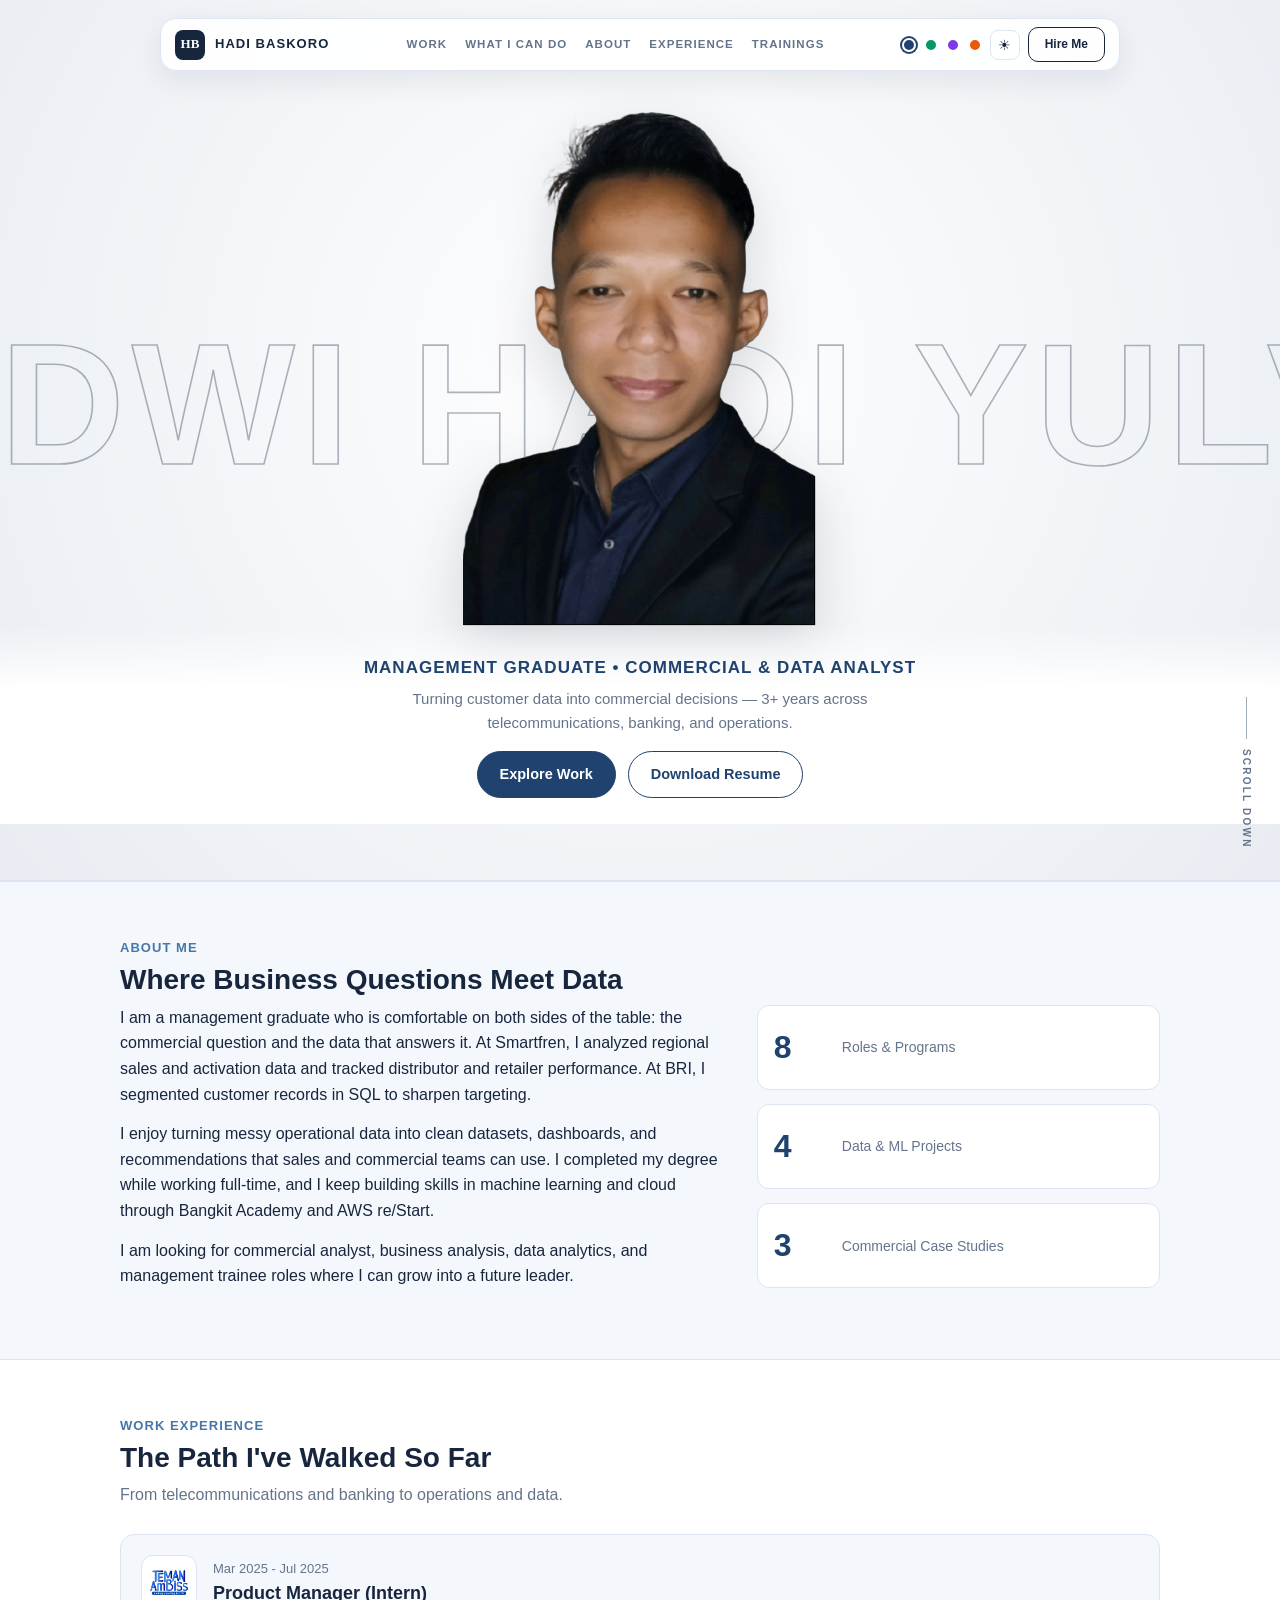
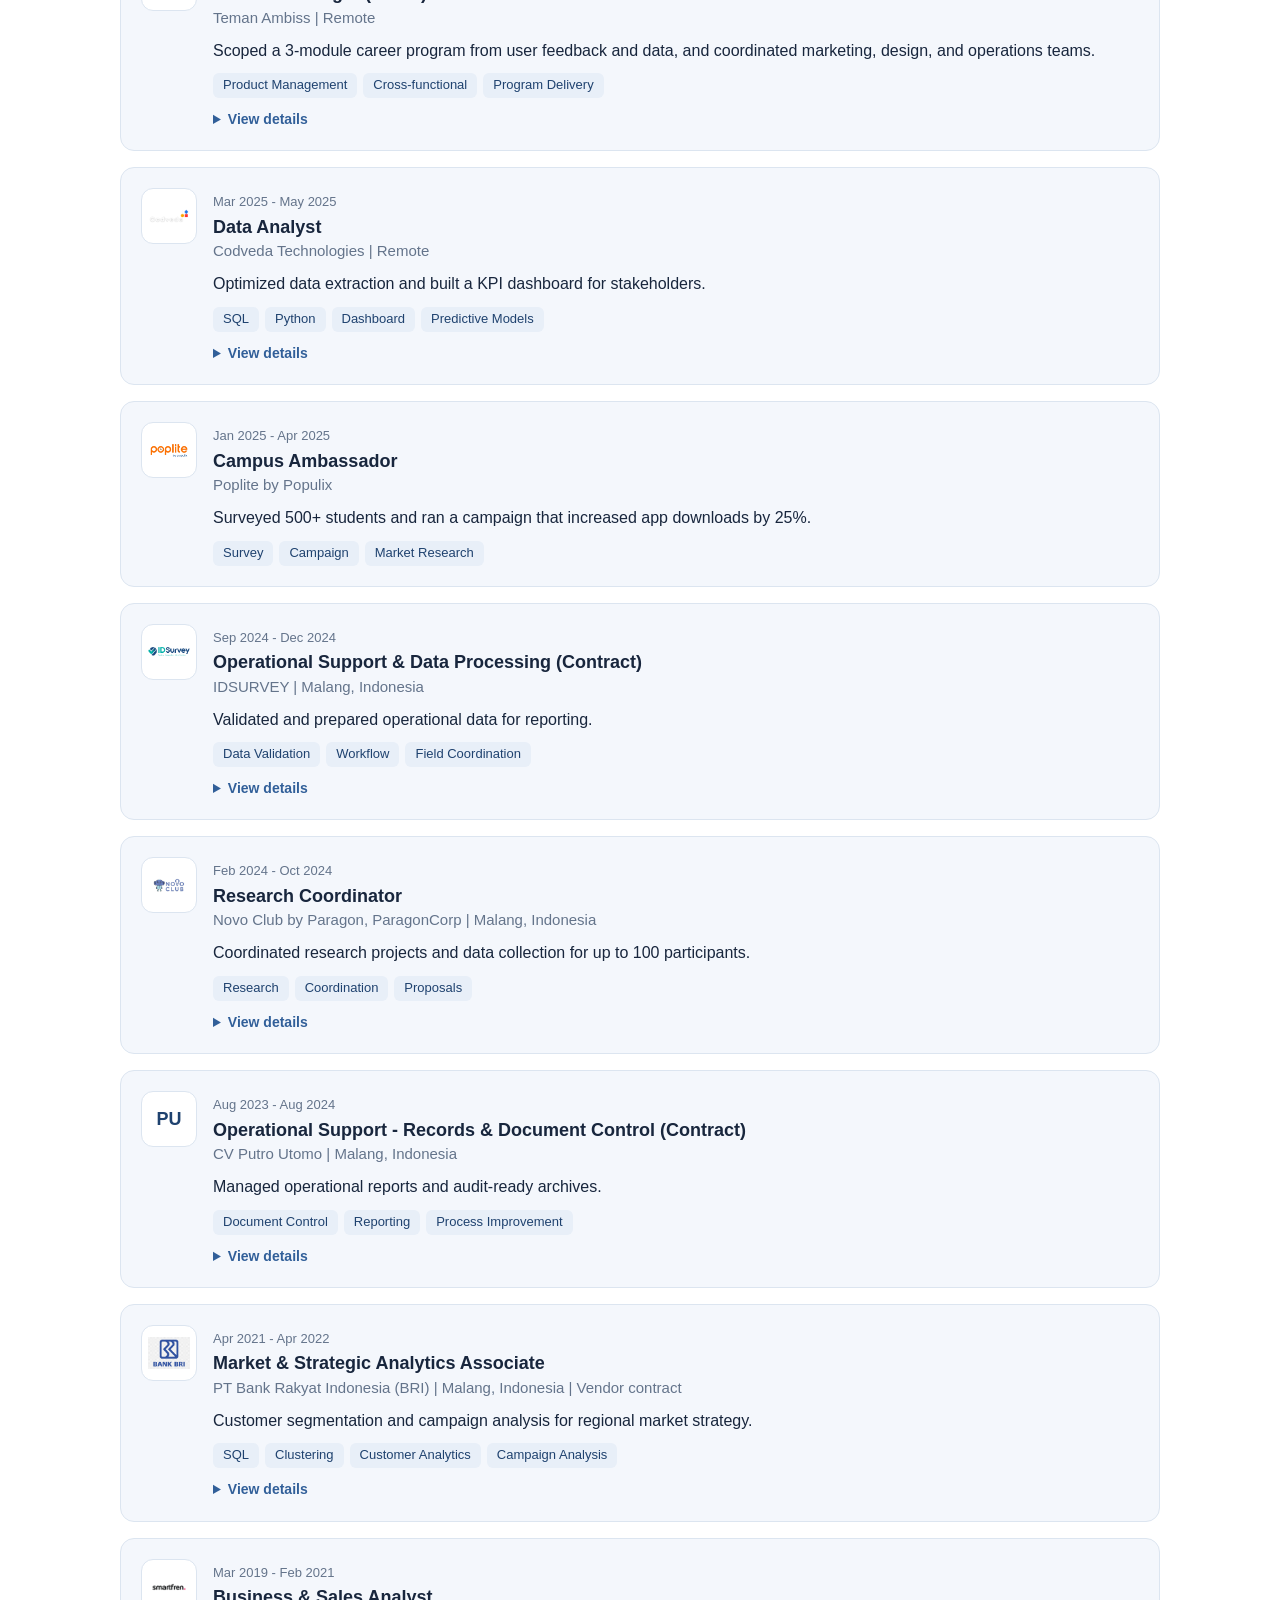
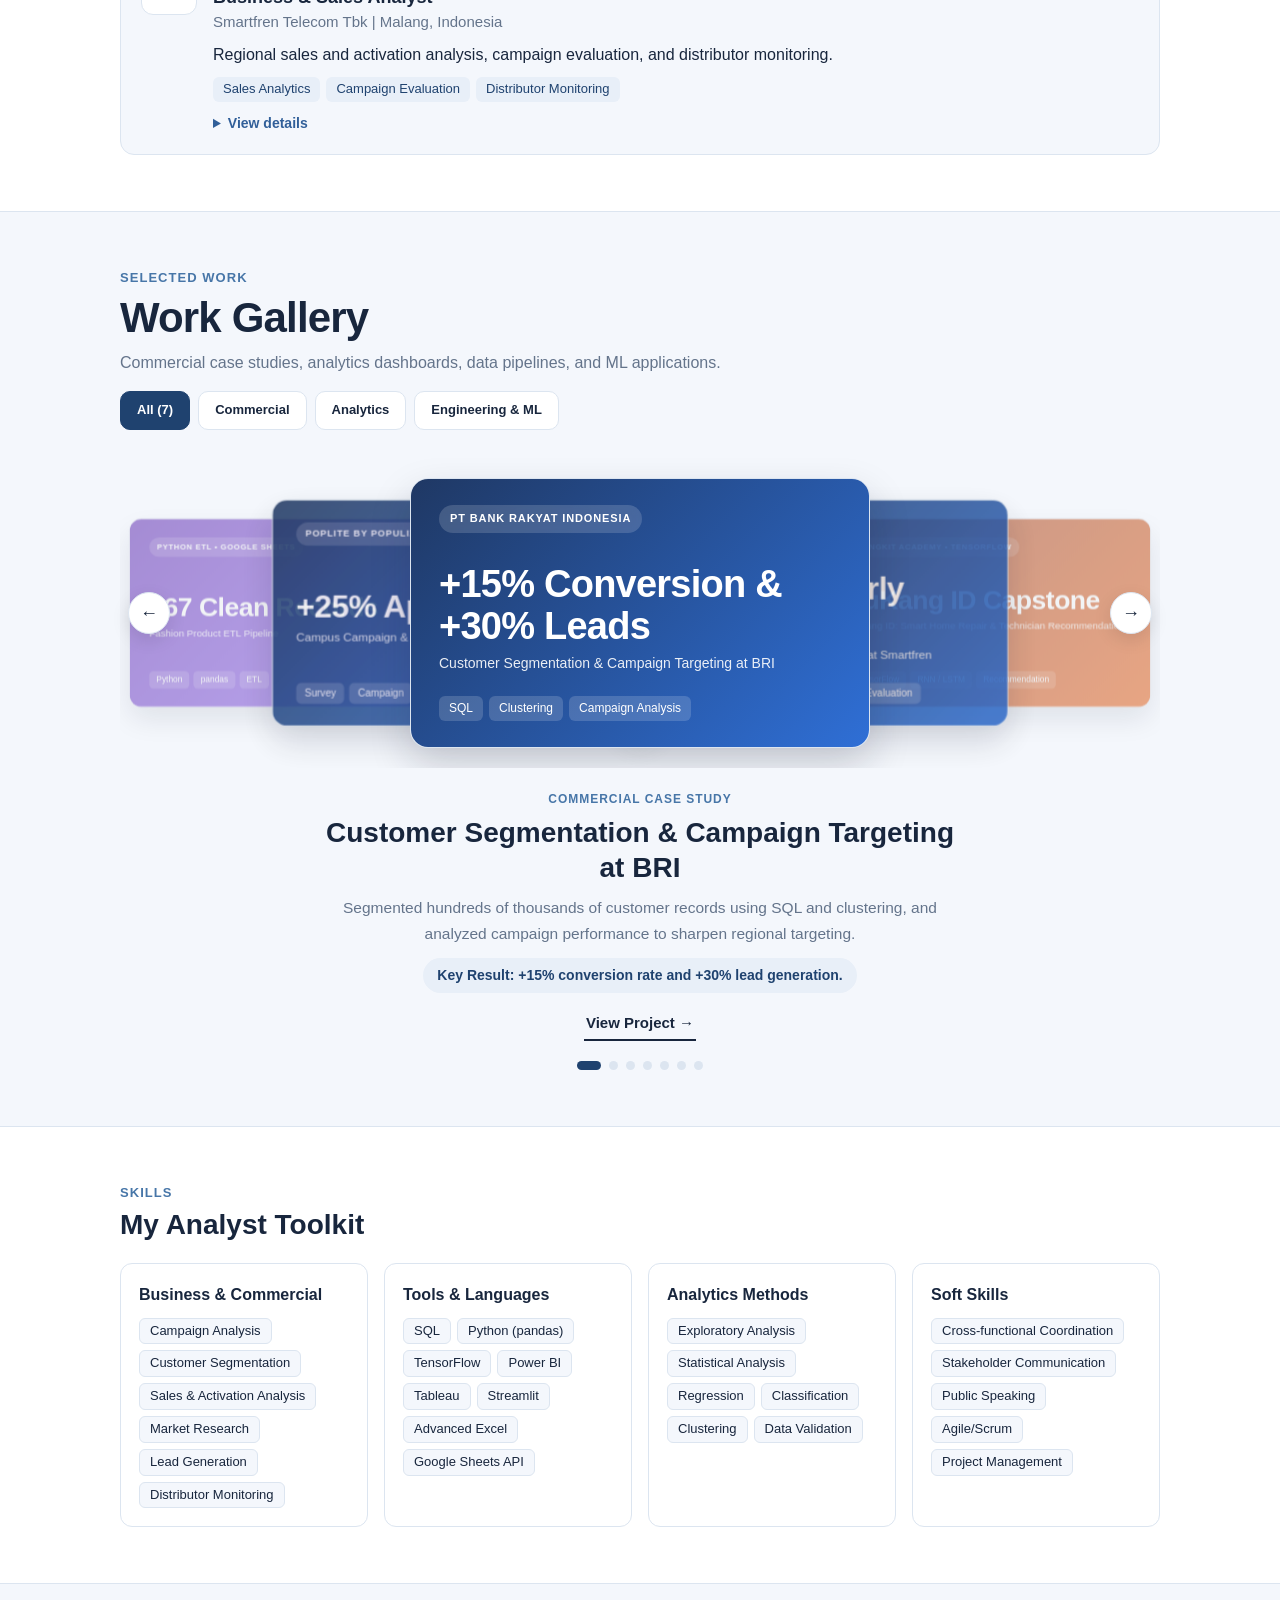
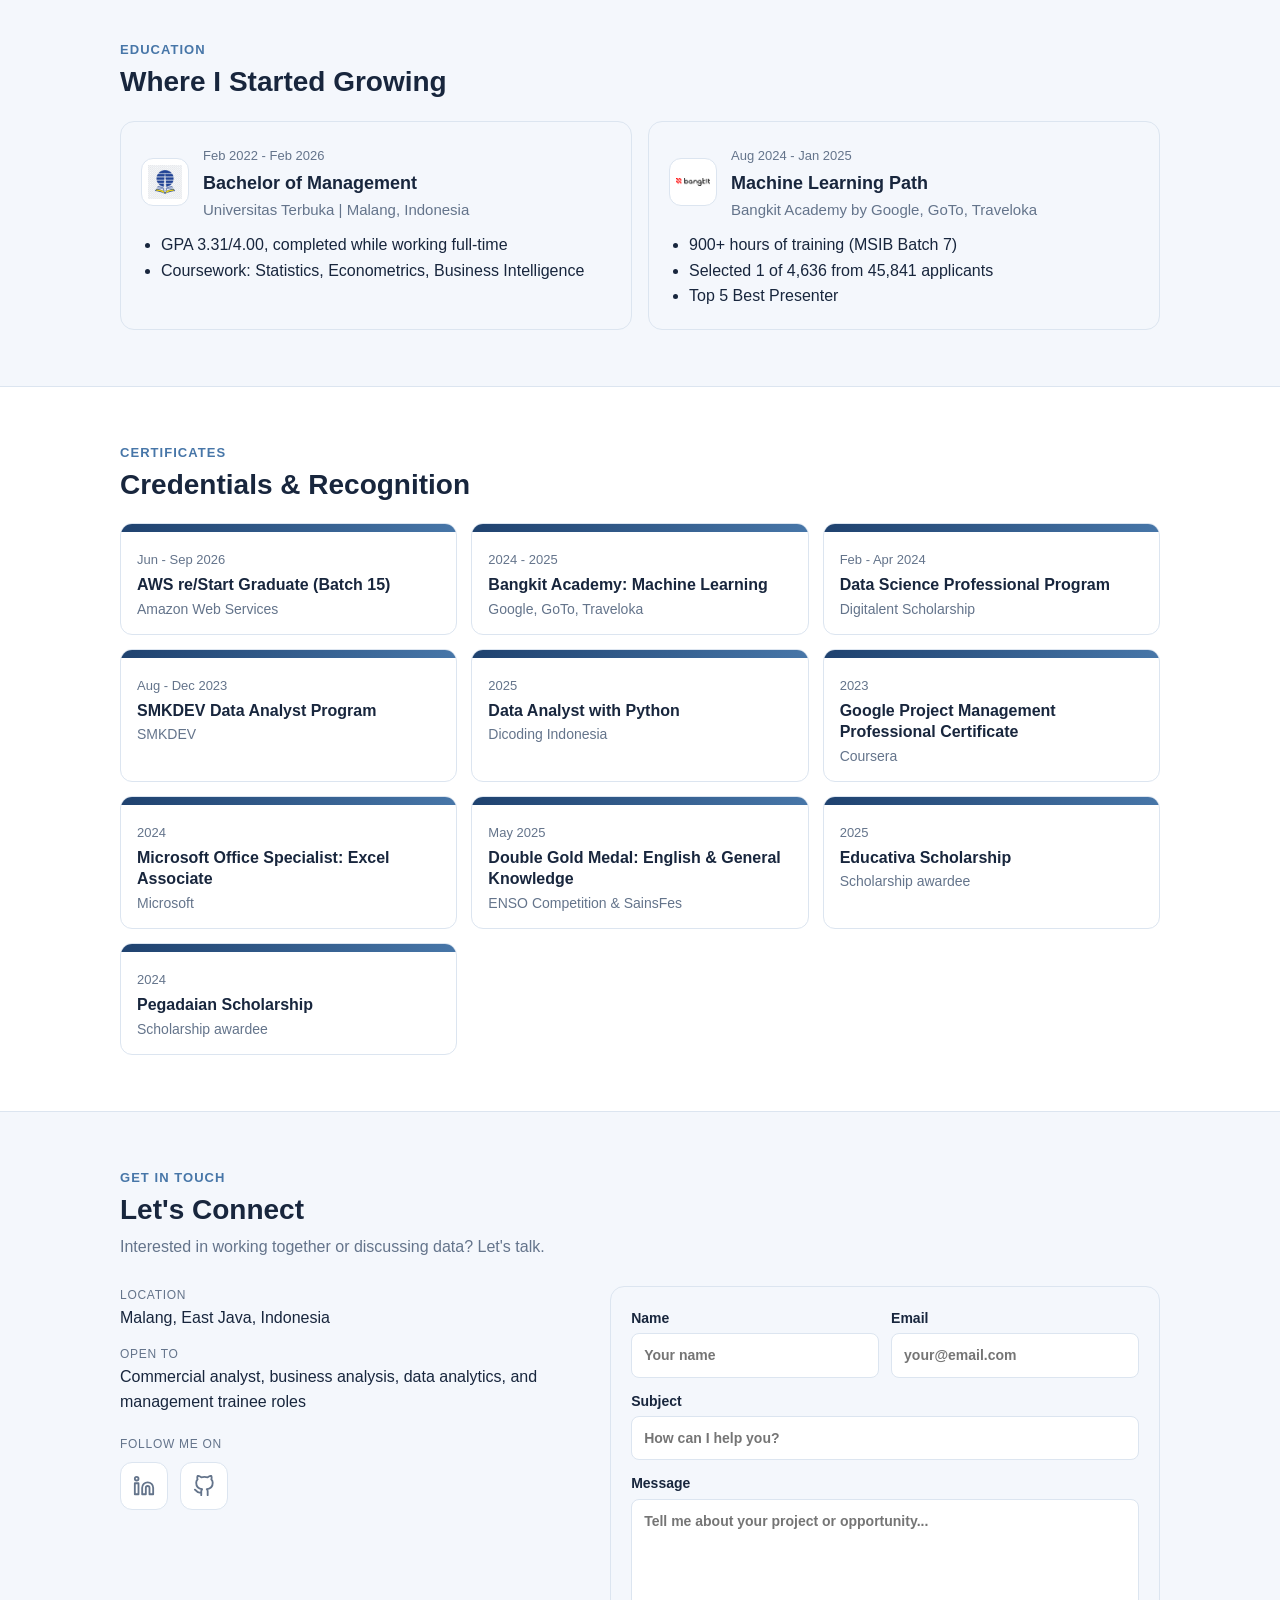
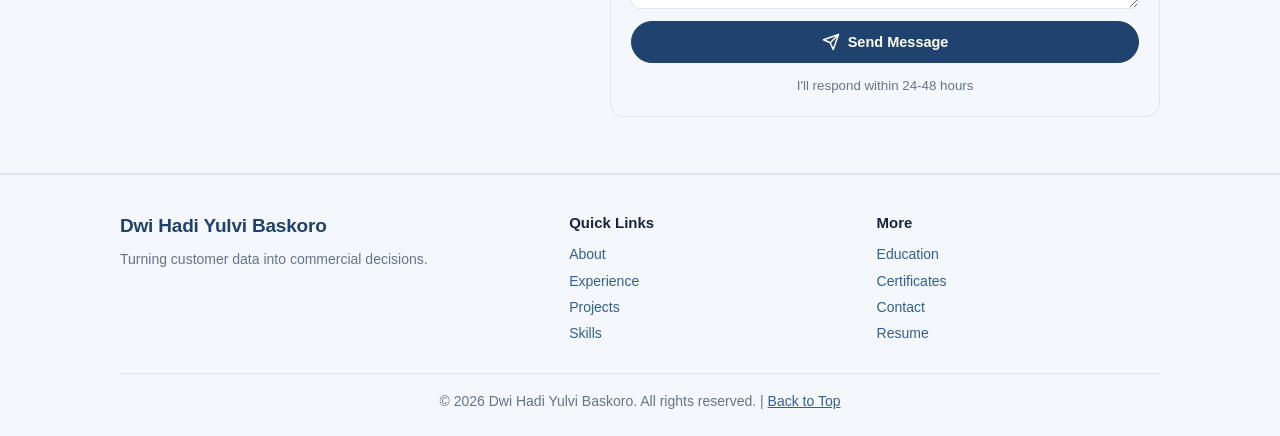
==== commit 6db922c8: "Remove #top hash from URL and update portfolio index" ====
--- a/index.html
+++ b/index.html
@@ -334,6 +334,7 @@
 .foot h4{margin:0 0 8px; color:var(--text); font-size:15px}
 .foot a{display:block; text-decoration:none; margin-bottom:4px}
 .copy{margin-top:24px; padding-top:16px; border-top:1px solid var(--border); text-align:center}
+.logo{font-weight:700; text-decoration:none; color:var(--accent); font-size:19px; letter-spacing:-.01em}
 
 @media (max-width:860px){
   .pill-links{display:none}
@@ -355,7 +356,7 @@
 <!-- FLOATING PILL HEADER -->
 <header class="pill-nav-wrap">
   <div class="pill-nav">
-    <a class="brand" href="#top">
+    <a class="brand" href="#" data-scroll-top>
       <span class="brand-mark">HB</span>
       <span>Hadi Baskoro</span>
     </a>
@@ -377,7 +378,7 @@
   </div>
 </header>
 
-<main id="top">
+<main>
 
   <!-- KINETIC MARQUEE HERO -->
   <section class="kinetic-hero" id="hero">
@@ -806,7 +807,7 @@
   <div class="wrap">
     <div class="foot">
       <div>
-        <a class="logo" href="#top" style="margin-bottom:6px">Dwi Hadi Yulvi Baskoro</a>
+        <a class="logo" href="#" data-scroll-top style="margin-bottom:6px">Dwi Hadi Yulvi Baskoro</a>
         <p style="margin:6px 0 0">Turning customer data into commercial decisions.</p>
       </div>
       <div>
@@ -818,7 +819,7 @@
         <a href="#education">Education</a><a href="#certificates">Certificates</a><a href="#contact">Contact</a><a href="CV_Dwi_Hadi_Yulvi_Baskoro.pdf" target="_blank" rel="noopener">Resume</a>
       </div>
     </div>
-    <div class="copy">© 2026 Dwi Hadi Yulvi Baskoro. All rights reserved. | <a href="#top" style="display:inline">Back to Top</a></div>
+    <div class="copy">© 2026 Dwi Hadi Yulvi Baskoro. All rights reserved. | <a href="#" data-scroll-top style="display:inline">Back to Top</a></div>
   </div>
 </footer>
 
@@ -833,6 +834,20 @@
 
 <script>
 (function(){
+  /* Clean URL: scroll to top without #top hash & strip existing #top */
+  if(window.location.hash==='#top'){
+    history.replaceState(null,'',window.location.pathname+window.location.search);
+  }
+  document.querySelectorAll('[data-scroll-top]').forEach(function(el){
+    el.addEventListener('click',function(e){
+      e.preventDefault();
+      window.scrollTo({top:0,behavior:'smooth'});
+      if(window.location.hash){
+        history.replaceState(null,'',window.location.pathname+window.location.search);
+      }
+    });
+  });
+
   /* Theme: accent color + dark mode */
   var root=document.documentElement;
   var modeBtn=document.getElementById('modeBtn');
@@ -856,7 +871,7 @@
   });
   syncTheme();
 
-  /* Subtle mouse & scroll parallax on Hero Portrait + Marquee */
+  /* Subtle mouse parallax on Hero Portrait + Marquee */
   var heroEl=document.getElementById('hero');
   var portrait=document.getElementById('portraitStage');
   var marquee=document.getElementById('marqueeLayer');
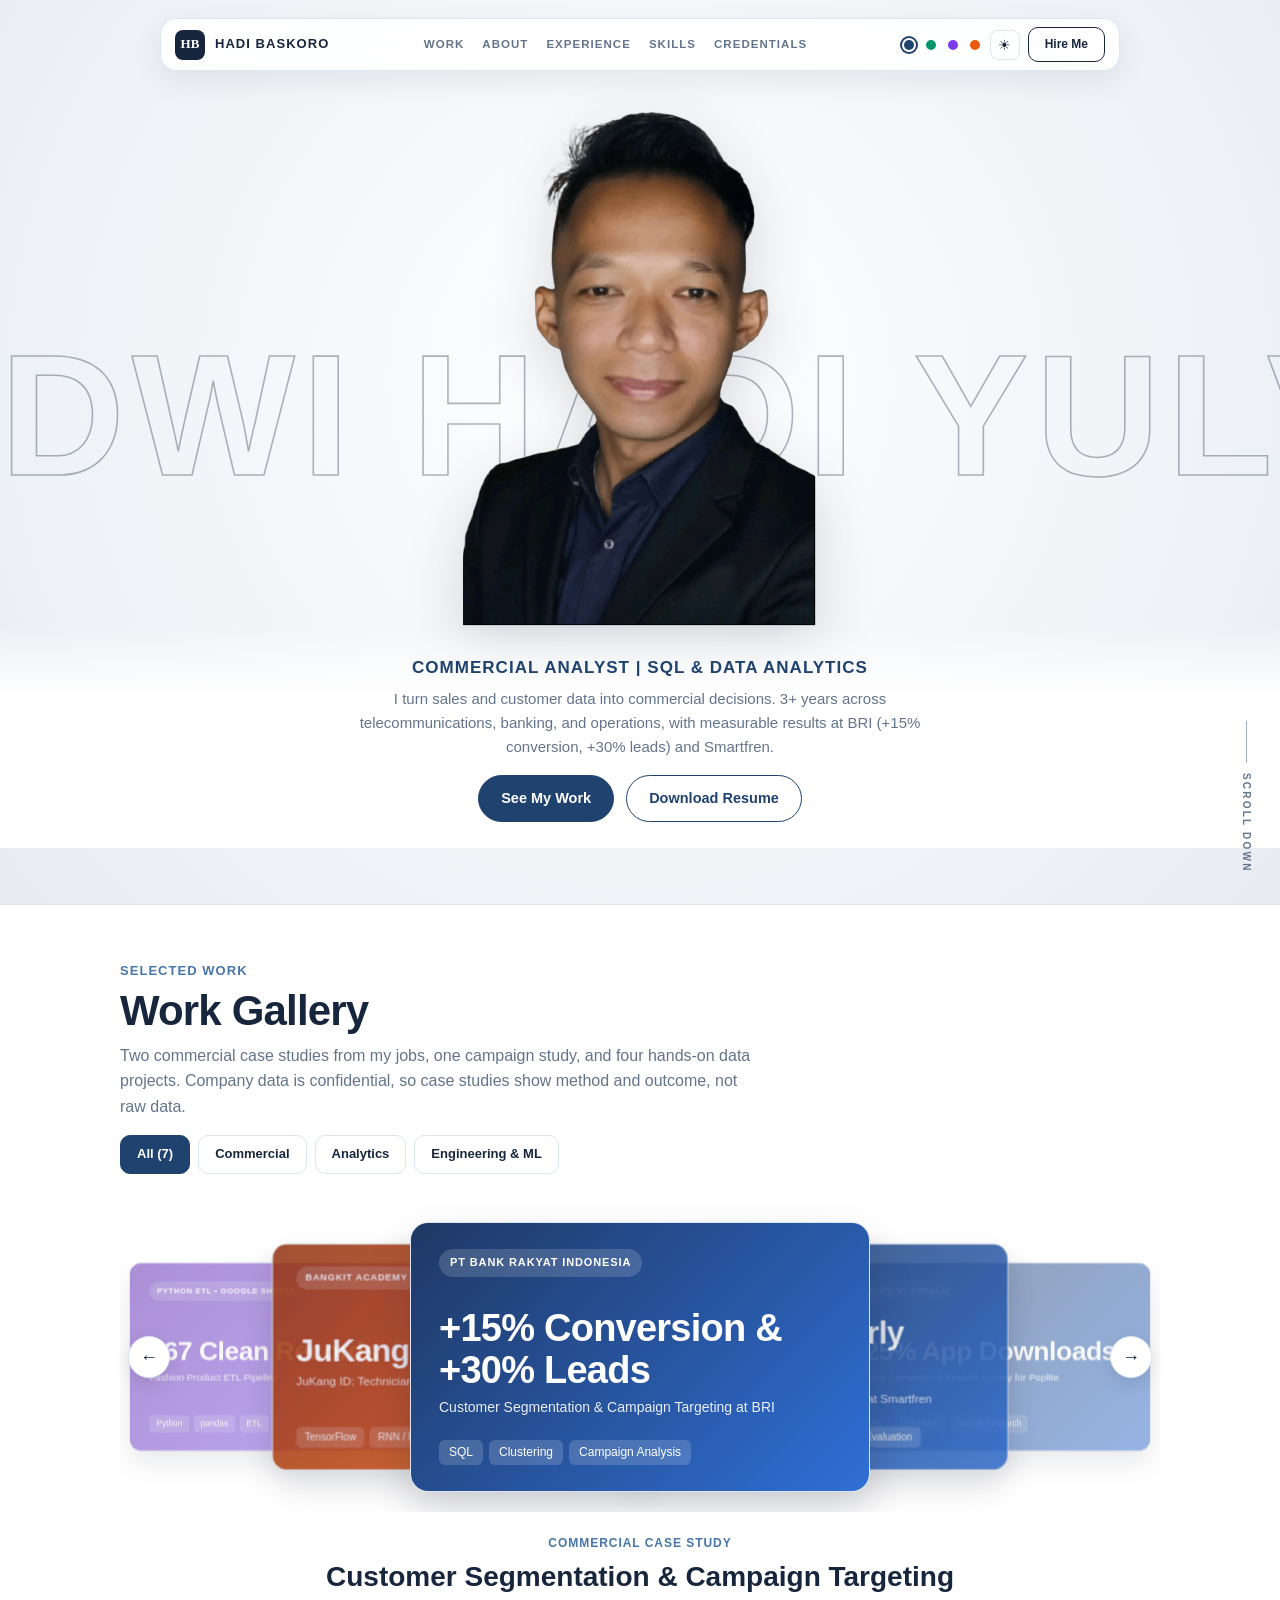
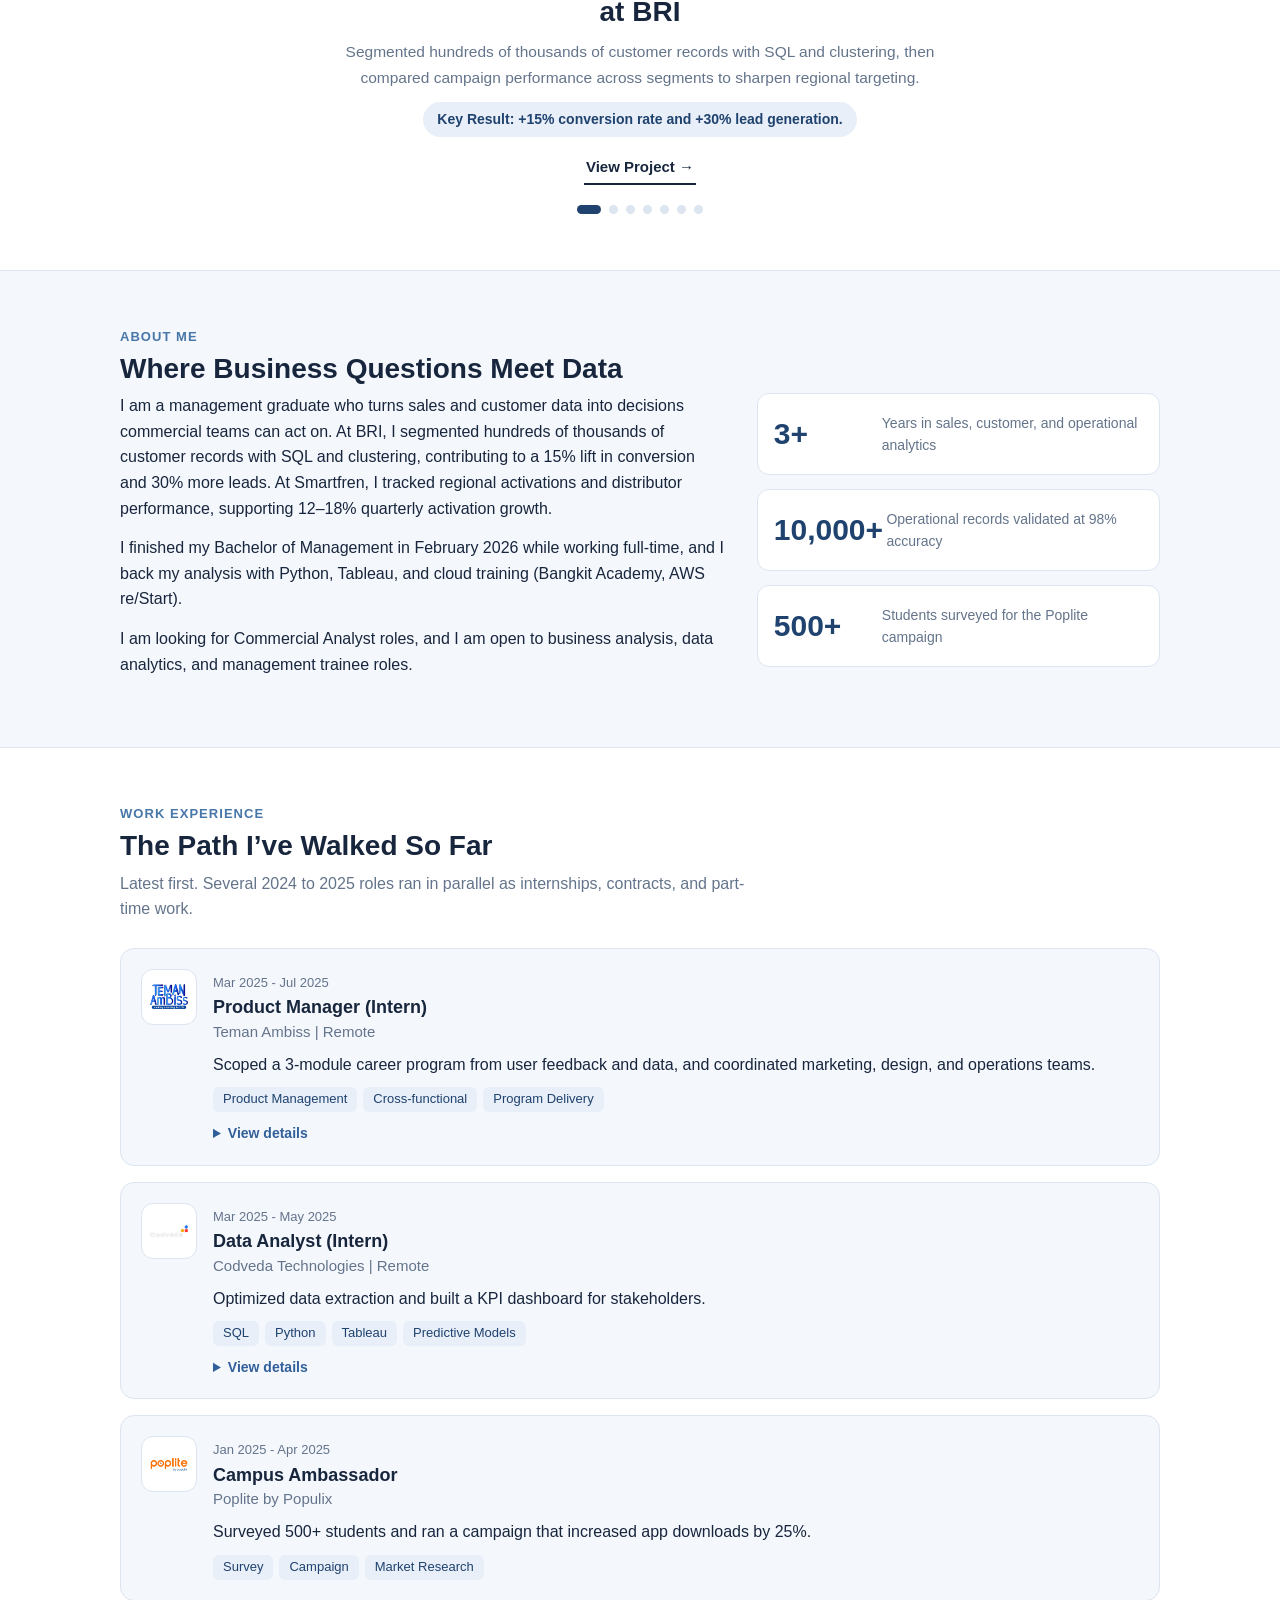
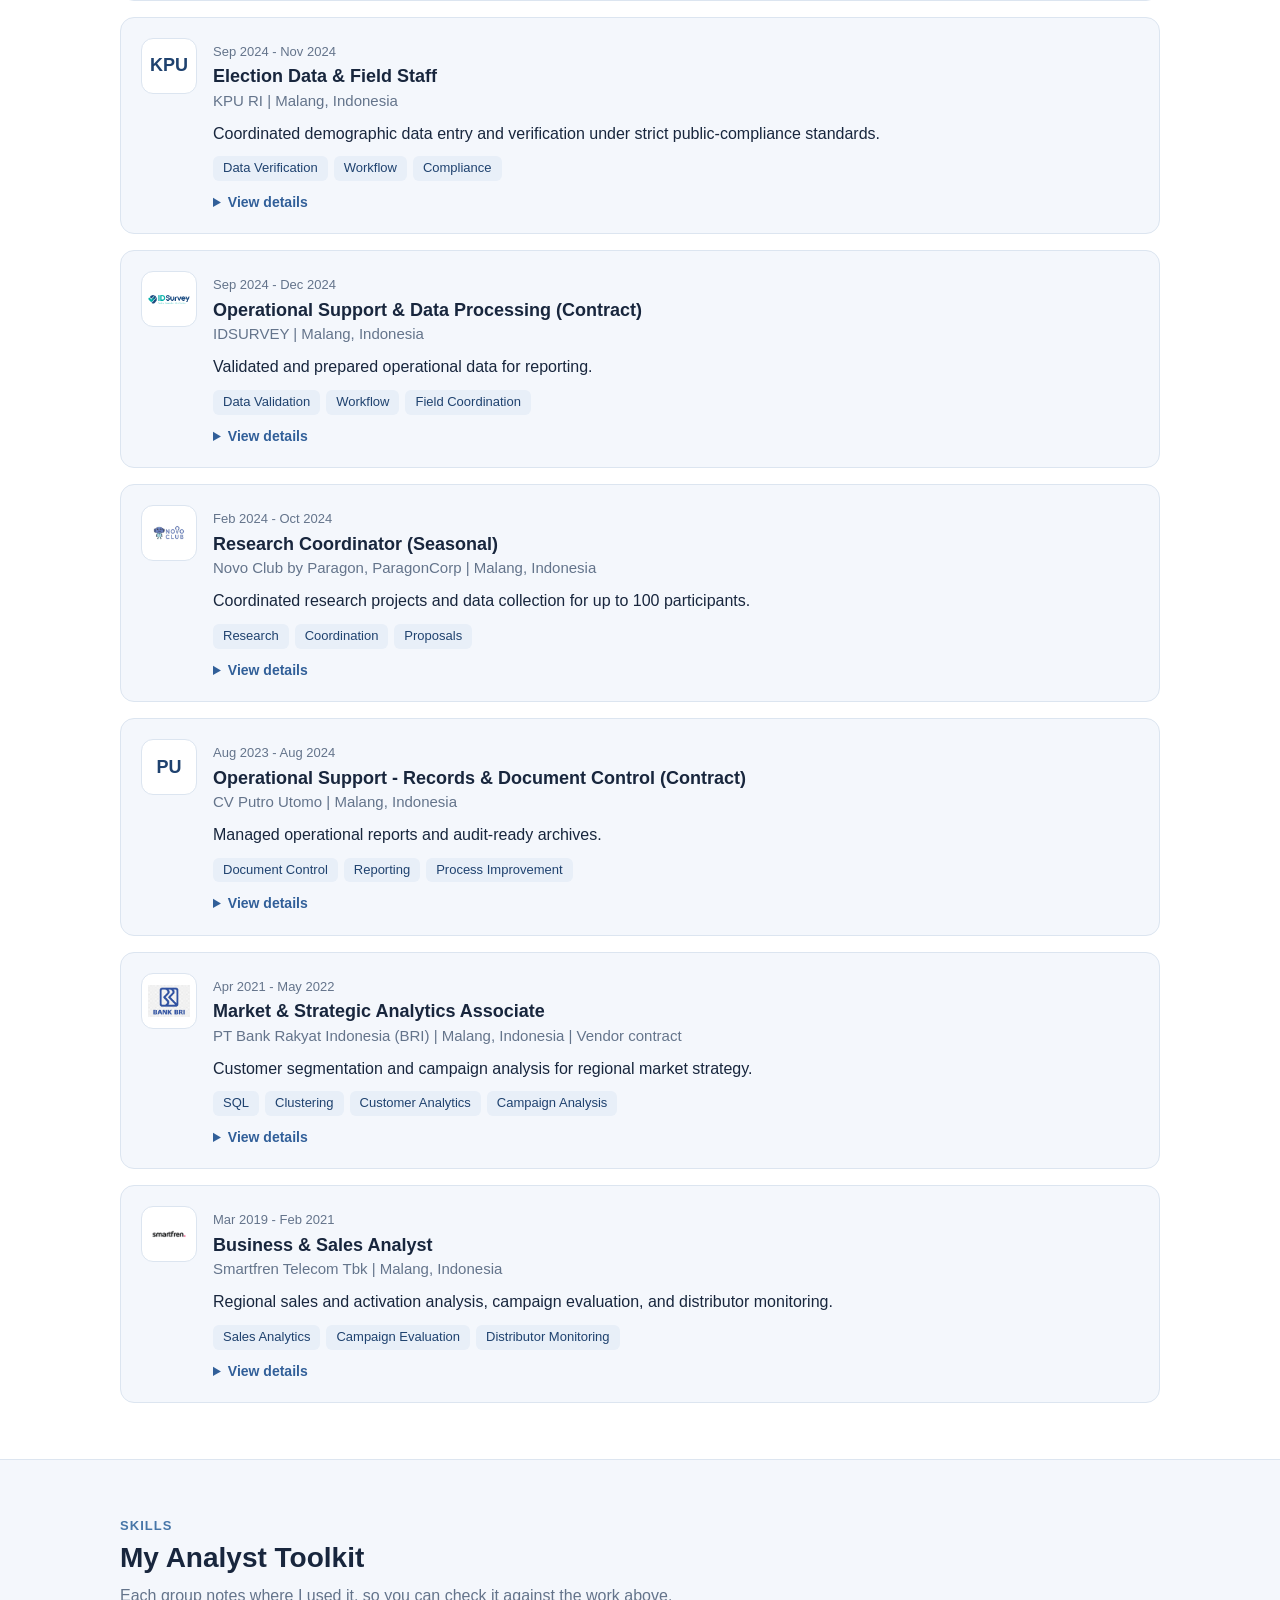
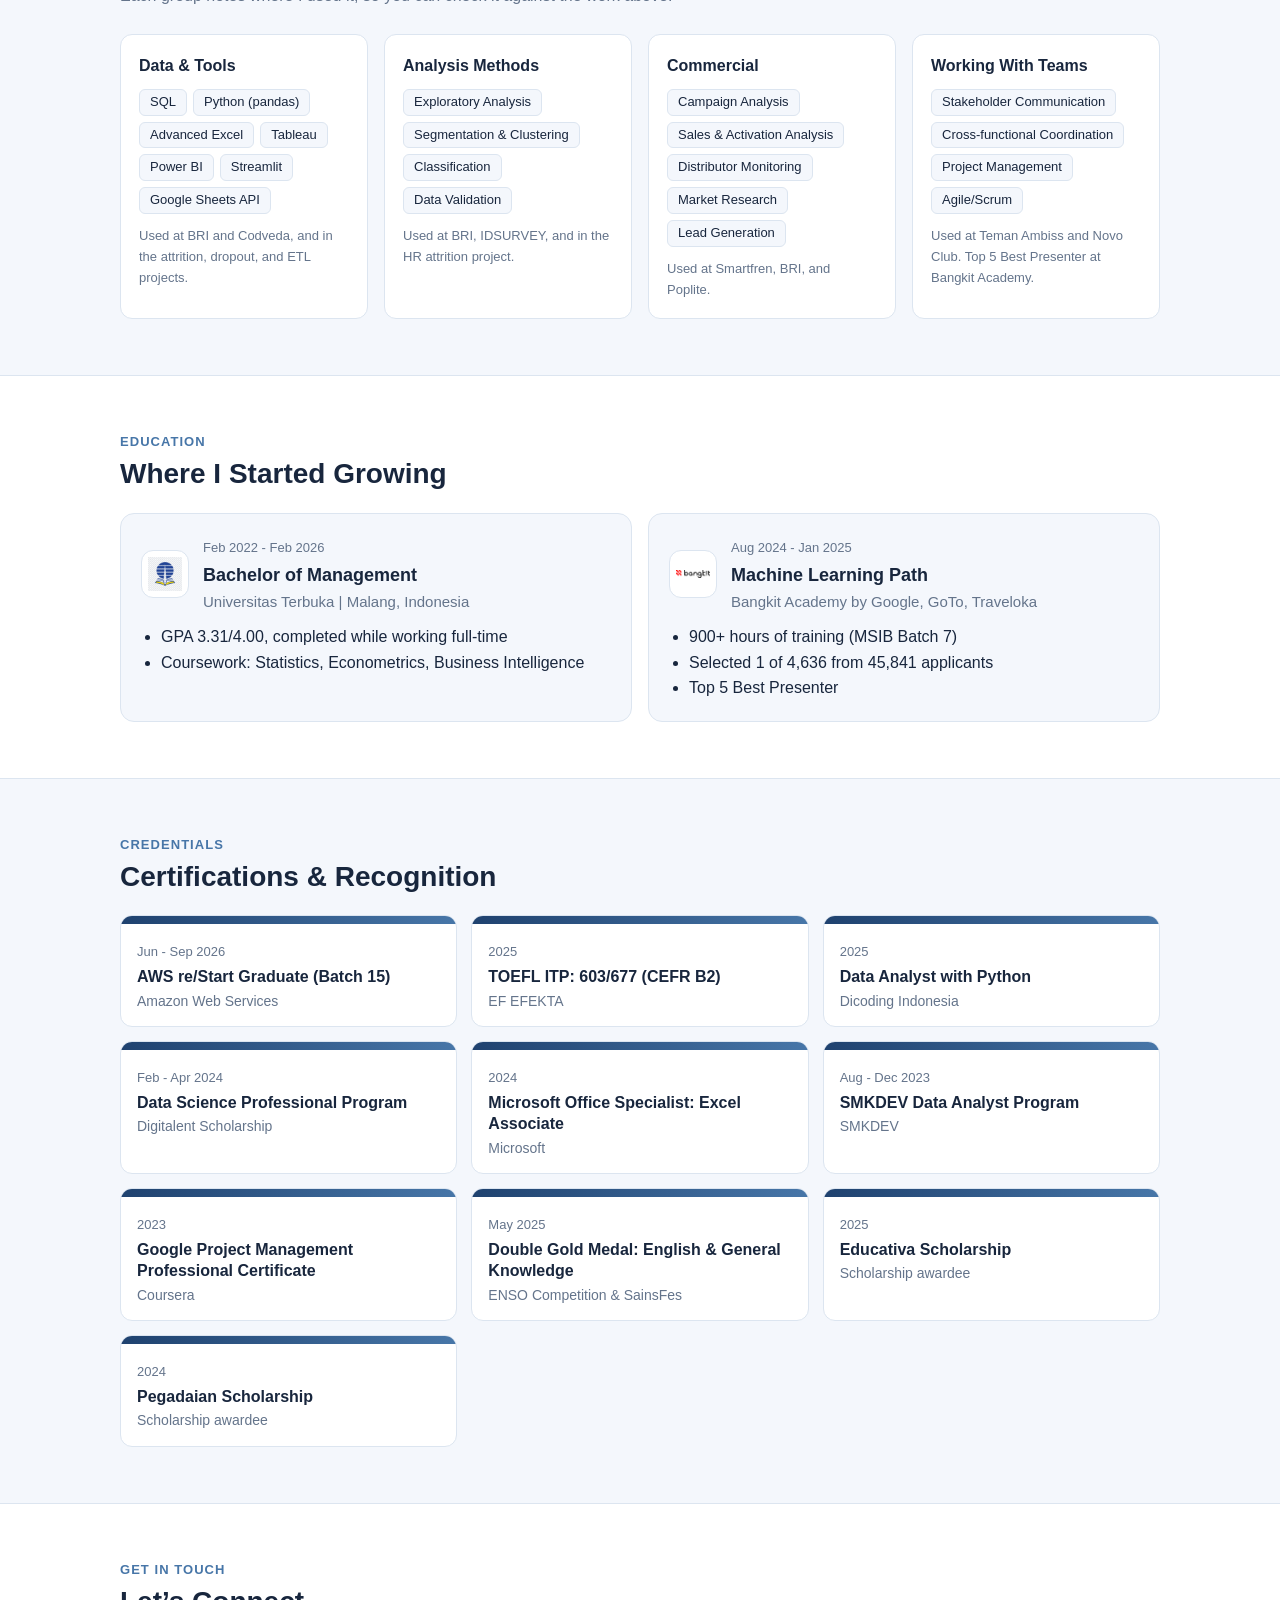
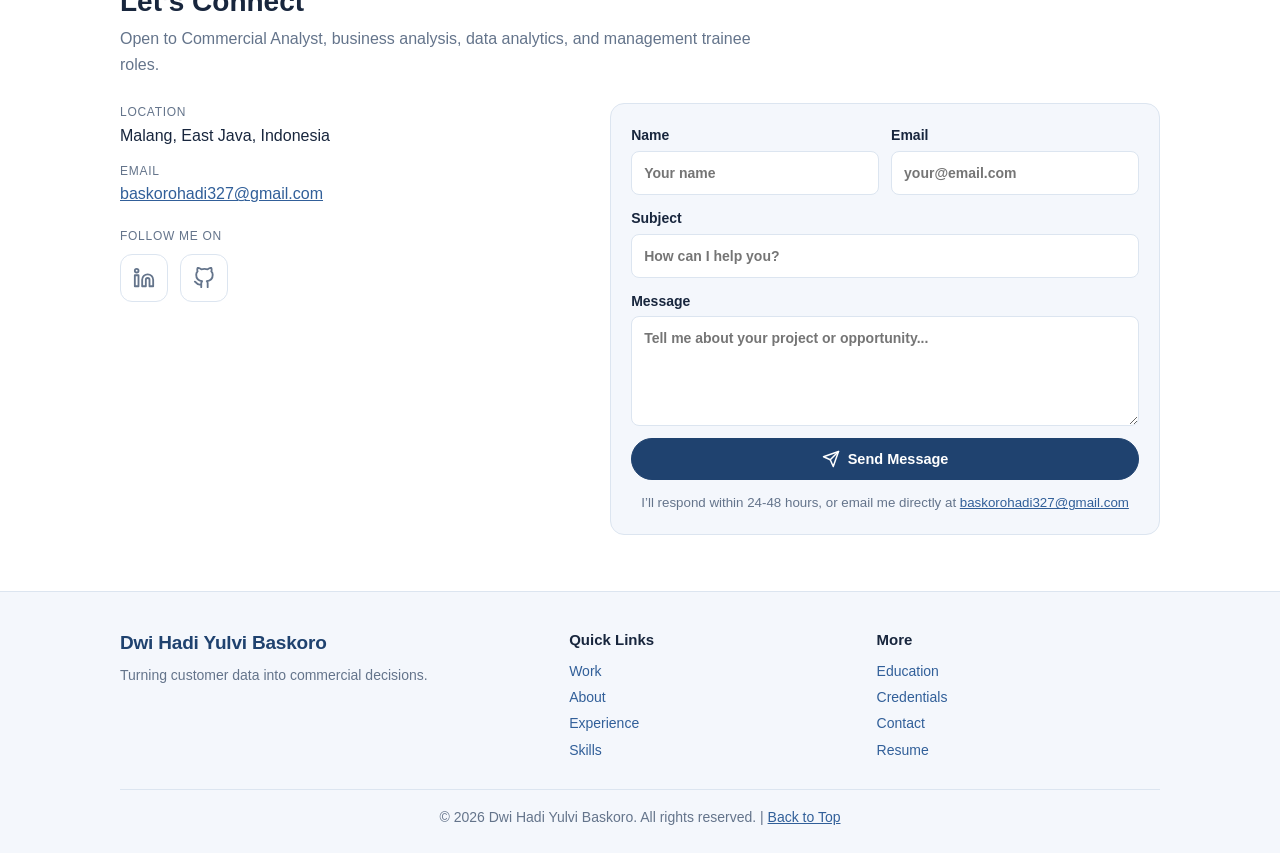
==== commit 2b585a31: "Revamp portfolio: content fixes, new case studies, working contact form" ====
--- a/index.html
+++ b/index.html
@@ -1,12 +1,20 @@
 <!DOCTYPE html>
 <html lang="en">
 <head>
+<!-- Google tag (gtag.js) -->
+<script async src="https://www.googletagmanager.com/gtag/js?id=G-XZ7E1ZLH1T"></script>
+<script>
+  window.dataLayer = window.dataLayer || [];
+  function gtag(){dataLayer.push(arguments);}
+  gtag('js', new Date());
+  gtag('config', 'G-XZ7E1ZLH1T');
+</script>
 <meta charset="utf-8">
 <meta name="viewport" content="width=device-width, initial-scale=1">
-<title>Dwi Hadi Yulvi Baskoro | Commercial & Data Analyst Portfolio</title>
-<meta name="description" content="I turn sales and customer data into decisions a team can act on. Commercial and data analyst with 3+ years across telecommunications, banking, and operations.">
-<meta property="og:title" content="Dwi Hadi Yulvi Baskoro | Commercial & Data Analyst">
-<meta property="og:description" content="Sales, campaign, and customer analytics. Case studies and data projects.">
+<title>Dwi Hadi Yulvi Baskoro | Commercial Analyst Portfolio</title>
+<meta name="description" content="Commercial and data analyst with 3+ years across telecommunications, banking, and operations. Case studies in customer segmentation, campaign analysis, and sales analytics.">
+<meta property="og:title" content="Dwi Hadi Yulvi Baskoro | Commercial Analyst">
+<meta property="og:description" content="Customer segmentation, campaign analysis, and sales analytics. Case studies and data projects.">
 <meta property="og:type" content="website">
 <link rel="icon" href="data:image/svg+xml,<svg xmlns='http://www.w3.org/2000/svg' viewBox='0 0 100 100'><rect width='100' height='100' rx='22' fill='%231f426f'/><text x='50' y='69' font-family='Georgia, Times New Roman, serif' font-size='54' font-weight='bold' fill='%23ffffff' text-anchor='middle'>HB</text></svg>">
 <script>
@@ -18,30 +26,17 @@
 </script>
 <style>
 :root{
-  --bg:#ffffff;
-  --surface:#f4f7fc;
-  --hero-bg:#e8ecf2;
-  --text:#18263d;
-  --muted:#64748b;
-  --accent:#1f426f;
-  --accent-2:#4776a8;
-  --accent-soft:#e8eff8;
-  --border:#dce5f0;
-  --link:#315f99;
-  --grad-a:#1f3864;
-  --grad-b:#2f6fd6;
-  --stroke-col:rgba(24,38,61,0.34);
+  --bg:#ffffff; --surface:#f4f7fc; --hero-bg:#e8ecf2; --text:#18263d; --muted:#64748b;
+  --accent:#1f426f; --accent-2:#4776a8; --accent-soft:#e8eff8; --border:#dce5f0; --link:#315f99;
+  --grad-a:#1f3864; --grad-b:#2f6fd6; --stroke-col:rgba(24,38,61,0.34);
 }
-/* Accent themes (light) */
 html[data-accent=green]{--accent:#047857; --accent-2:#10b981; --accent-soft:#e6f6ef; --link:#059669; --grad-a:#064e3b; --grad-b:#10b981}
 html[data-accent=violet]{--accent:#5b21b6; --accent-2:#8b5cf6; --accent-soft:#efeafd; --link:#6d28d9; --grad-a:#4c1d95; --grad-b:#8b5cf6}
 html[data-accent=orange]{--accent:#c2410c; --accent-2:#f97316; --accent-soft:#fff1e6; --link:#ea580c; --grad-a:#7c2d12; --grad-b:#f97316}
-/* Dark mode */
 html[data-mode=dark]{
   color-scheme:dark;
   --bg:#0f1521; --surface:#171f2f; --hero-bg:#131b2b; --text:#e8ecf4; --muted:#9aa5ba; --border:#27334b;
-  --accent:#8fb2f0; --accent-2:#6ea0ff; --accent-soft:#1d2a44; --link:#8fb2f0;
-  --stroke-col:rgba(232,236,244,0.28);
+  --accent:#8fb2f0; --accent-2:#6ea0ff; --accent-soft:#1d2a44; --link:#8fb2f0; --stroke-col:rgba(232,236,244,0.28);
 }
 html[data-mode=dark][data-accent=green]{--accent:#6ee7b7; --accent-2:#34d399; --accent-soft:#12332a; --link:#6ee7b7}
 html[data-mode=dark][data-accent=violet]{--accent:#c4b5fd; --accent-2:#a78bfa; --accent-soft:#2a2146; --link:#c4b5fd}
@@ -49,30 +44,17 @@
 
 *{box-sizing:border-box}
 html{scroll-behavior:smooth; scroll-padding-top:86px}
+@media(prefers-reduced-motion:reduce){html{scroll-behavior:auto}.marquee-track{animation:none}}
 body{margin:0; background:var(--bg); color:var(--text); font-family:-apple-system,BlinkMacSystemFont,"Segoe UI",Roboto,Helvetica,Arial,sans-serif; line-height:1.6; font-size:16px; overflow-x:hidden}
 a{color:var(--link)}
+a:focus-visible,button:focus-visible{outline:3px solid var(--accent); outline-offset:2px}
 .wrap{max-width:1080px; margin:0 auto; padding:0 20px}
 
-/* FLOATING PILL NAVBAR */
-header.pill-nav-wrap{
-  position:fixed; top:18px; left:0; right:0; z-index:50;
-  display:flex; justify-content:center; padding:0 16px; pointer-events:none;
-}
-.pill-nav{
-  pointer-events:auto;
-  display:flex; align-items:center; justify-content:space-between; gap:18px;
-  background:rgba(255,255,255,0.92); backdrop-filter:blur(12px);
-  border:1px solid var(--border); border-radius:16px;
-  padding:8px 14px; box-shadow:0 10px 30px rgba(15,23,42,.08);
-  max-width:960px; width:100%;
-}
+header.pill-nav-wrap{position:fixed; top:18px; left:0; right:0; z-index:50; display:flex; justify-content:center; padding:0 16px; pointer-events:none}
+.pill-nav{pointer-events:auto; display:flex; align-items:center; justify-content:space-between; gap:18px; background:rgba(255,255,255,0.92); backdrop-filter:blur(12px); border:1px solid var(--border); border-radius:16px; padding:8px 14px; box-shadow:0 10px 30px rgba(15,23,42,.08); max-width:960px; width:100%}
 html[data-mode=dark] .pill-nav{background:rgba(23,31,47,0.9)}
 .brand{display:flex; align-items:center; gap:10px; text-decoration:none; color:var(--text); font-weight:800; font-size:13px; letter-spacing:.08em; text-transform:uppercase; white-space:nowrap}
-.brand-mark{
-  width:30px; height:30px; border-radius:8px; background:var(--text); color:var(--bg);
-  display:flex; align-items:center; justify-content:center;
-  font-family:Georgia,"Times New Roman",serif; font-size:13px; font-weight:700; letter-spacing:0;
-}
+.brand-mark{width:30px; height:30px; border-radius:8px; background:var(--text); color:var(--bg); display:flex; align-items:center; justify-content:center; font-family:Georgia,"Times New Roman",serif; font-size:13px; font-weight:700; letter-spacing:0}
 .pill-links{display:flex; align-items:center; gap:18px}
 .pill-links a{text-decoration:none; font-size:11.5px; font-weight:700; letter-spacing:.09em; text-transform:uppercase; color:var(--muted); transition:.15s}
 .pill-links a:hover{color:var(--text)}
@@ -80,107 +62,42 @@
 .sw{width:14px; height:14px; border-radius:50%; border:2px solid var(--bg); padding:0; cursor:pointer}
 .sw[aria-pressed=true]{box-shadow:0 0 0 2px var(--accent)}
 #modeBtn{width:30px; height:30px; border-radius:8px; border:1px solid var(--border); background:transparent; color:var(--text); cursor:pointer; font-size:14px; display:flex; align-items:center; justify-content:center}
-.hire-pill{
-  text-decoration:none; font-size:12px; font-weight:700; color:var(--text);
-  border:1.5px solid var(--text); border-radius:10px; padding:7px 16px;
-  white-space:nowrap; transition:.15s;
-}
+.hire-pill{text-decoration:none; font-size:12px; font-weight:700; color:var(--text); border:1.5px solid var(--text); border-radius:10px; padding:7px 16px; white-space:nowrap; transition:.15s}
 .hire-pill:hover{background:var(--text); color:var(--bg)}
 
-/* KINETIC MARQUEE HERO */
-.kinetic-hero{
-  position:relative; min-height:92vh; padding-top:96px;
-  background:radial-gradient(circle at 50% 42%, var(--bg) 0%, var(--hero-bg) 100%);
-  display:flex; flex-direction:column; align-items:center; justify-content:flex-end;
-  overflow:hidden; border-bottom:1px solid var(--border);
-}
-.marquee-layer{
-  position:absolute; top:46%; left:0; width:100%; transform:translateY(-50%);
-  z-index:1; pointer-events:none; user-select:none; overflow:hidden;
-}
-.marquee-track{
-  display:flex; width:max-content;
-  animation:marqueeScroll 26s linear infinite;
-}
-.marquee-track span{
-  font-size:clamp(74px, 13.5vw, 185px);
-  font-weight:900;
-  letter-spacing:.04em;
-  text-transform:uppercase;
-  line-height:1;
-  color:transparent;
-  -webkit-text-stroke:1.6px var(--stroke-col);
-  padding-right:56px;
-  white-space:nowrap;
-}
-@keyframes marqueeScroll{
-  0%{transform:translateX(0)}
-  100%{transform:translateX(-50%)}
-}
-
-.portrait-stage{
-  position:relative; z-index:2;
-  display:flex; flex-direction:column; align-items:center; justify-content:flex-end;
-  width:100%; max-width:560px; margin:0 auto;
-  transition:transform .25s ease-out;
-}
-.portrait-frame{
-  width:min(430px, 84vw);
-  height:min(530px, 68vh);
-  display:flex; align-items:flex-end; justify-content:center;
-  position:relative;
-}
-.portrait-frame img{
-  width:100%; height:100%; object-fit:contain; object-position:bottom center;
-  filter:drop-shadow(0 18px 28px rgba(15,23,42,0.16));
-  display:block;
-}
-
-.hero-dock{
-  position:relative; z-index:4; width:100%;
-  background:linear-gradient(to top, var(--bg) 68%, rgba(255,255,255,0) 100%);
-  padding:28px 20px 26px; text-align:center;
-}
-html[data-mode=dark] .hero-dock{
-  background:linear-gradient(to top, var(--bg) 68%, rgba(15,21,33,0) 100%);
-}
-.hero-dock .role-line{
-  font-size:clamp(14px, 1.8vw, 17px); font-weight:700; letter-spacing:.06em; text-transform:uppercase;
-  color:var(--accent); margin:0 0 6px;
-}
-.hero-dock .sub-line{
-  font-size:15px; color:var(--muted); max-width:580px; margin:0 auto 16px;
-}
+.kinetic-hero{position:relative; min-height:92vh; padding-top:96px; background:radial-gradient(circle at 50% 42%, var(--bg) 0%, var(--hero-bg) 100%); display:flex; flex-direction:column; align-items:center; justify-content:flex-end; overflow:hidden; border-bottom:1px solid var(--border)}
+.marquee-layer{position:absolute; top:46%; left:0; width:100%; transform:translateY(-50%); z-index:1; pointer-events:none; user-select:none; overflow:hidden}
+.marquee-track{display:flex; width:max-content; animation:marqueeScroll 26s linear infinite}
+.marquee-track span{font-size:clamp(74px, 13.5vw, 185px); font-weight:900; letter-spacing:.04em; text-transform:uppercase; line-height:1; color:transparent; -webkit-text-stroke:1.6px var(--stroke-col); padding-right:56px; white-space:nowrap}
+@keyframes marqueeScroll{0%{transform:translateX(0)}100%{transform:translateX(-50%)}}
+.portrait-stage{position:relative; z-index:2; display:flex; flex-direction:column; align-items:center; justify-content:flex-end; width:100%; max-width:560px; margin:0 auto; transition:transform .25s ease-out}
+.portrait-frame{width:min(430px, 84vw); height:min(530px, 68vh); display:flex; align-items:flex-end; justify-content:center; position:relative}
+.portrait-frame img{width:100%; height:100%; object-fit:contain; object-position:bottom center; filter:drop-shadow(0 18px 28px rgba(15,23,42,0.16)); display:block}
+.hero-dock{position:relative; z-index:4; width:100%; background:linear-gradient(to top, var(--bg) 68%, rgba(255,255,255,0) 100%); padding:28px 20px 26px; text-align:center}
+html[data-mode=dark] .hero-dock{background:linear-gradient(to top, var(--bg) 68%, rgba(15,21,33,0) 100%)}
+.hero-dock .role-line{font-size:clamp(14px, 1.8vw, 17px); font-weight:700; letter-spacing:.06em; text-transform:uppercase; color:var(--accent); margin:0 0 6px}
+.hero-dock .sub-line{font-size:15px; color:var(--muted); max-width:620px; margin:0 auto 16px}
 .hero-actions{display:flex; justify-content:center; align-items:center; gap:12px; flex-wrap:wrap}
 .btn{display:inline-block; padding:11px 22px; border-radius:999px; text-decoration:none; font-weight:600; font-size:14.5px; border:1px solid var(--accent); color:var(--accent); background:var(--bg); cursor:pointer; font-family:inherit; transition:.15s}
 .btn.primary{background:var(--accent); color:var(--bg)}
 .btn:hover{transform:translateY(-1px)}
-
-.scroll-indicator{
-  position:absolute; right:26px; bottom:32px; z-index:5;
-  display:flex; flex-direction:column; align-items:center; gap:10px;
-  text-decoration:none; color:var(--muted); font-size:10px; font-weight:700;
-  letter-spacing:.22em; text-transform:uppercase;
-}
+.scroll-indicator{position:absolute; right:26px; bottom:32px; z-index:5; display:flex; flex-direction:column; align-items:center; gap:10px; text-decoration:none; color:var(--muted); font-size:10px; font-weight:700; letter-spacing:.22em; text-transform:uppercase}
 .scroll-indicator .line{width:1px; height:42px; background:var(--muted); opacity:.6}
 .scroll-indicator span{writing-mode:vertical-rl}
 
-/* SECTIONS */
 section{padding:56px 0}
 .eyebrow{color:var(--accent-2); font-weight:700; font-size:13px; letter-spacing:.08em; text-transform:uppercase; margin:0 0 4px}
 section h2{font-size:28px; margin:0 0 8px; line-height:1.2}
 section .sub{color:var(--muted); margin:0 0 26px; max-width:640px}
 .alt{background:var(--surface); border-top:1px solid var(--border); border-bottom:1px solid var(--border)}
 
-/* ABOUT */
 .about{display:grid; grid-template-columns:1.5fr 1fr; gap:32px; align-items:start}
 .about p{margin:0 0 14px}
 .about-stats{display:grid; gap:14px}
 .about-stats div{background:var(--bg); border:1px solid var(--border); border-radius:12px; padding:16px; display:flex; align-items:center; gap:16px}
-.about-stats b{font-size:32px; color:var(--accent); min-width:52px}
+.about-stats b{font-size:30px; color:var(--accent); min-width:92px}
 .about-stats span{font-size:14px; color:var(--muted)}
 
-/* EXPERIENCE */
 .exp{display:grid; gap:16px}
 .expcard{background:var(--surface); border:1px solid var(--border); border-radius:14px; padding:20px; display:grid; grid-template-columns:56px 1fr; gap:16px}
 .logo-box{width:56px; height:56px; border-radius:12px; background:#ffffff; border:1px solid var(--border); color:var(--accent); font-weight:800; display:flex; align-items:center; justify-content:center; font-size:18px; overflow:hidden; padding:6px}
@@ -196,7 +113,6 @@
 details ul{margin:8px 0 0; padding-left:20px}
 details li{margin-bottom:4px}
 
-/* WORK GALLERY (3D COVERFLOW CAROUSEL) */
 .gal-head{display:flex; flex-wrap:wrap; justify-content:space-between; align-items:flex-end; gap:16px; margin-bottom:28px}
 .gal-head h2{font-size:clamp(32px,4vw,42px); font-weight:800; letter-spacing:-.02em; margin:0 0 6px}
 .gal-head .sub{margin:0}
@@ -204,35 +120,12 @@
 .filters button{font:inherit; font-size:13px; font-weight:600; padding:8px 16px; border-radius:10px; border:1px solid var(--border); background:var(--bg); color:var(--text); cursor:pointer; transition:.15s}
 .filters button:hover{border-color:var(--accent)}
 .filters button.active{background:var(--accent); color:var(--bg); border-color:var(--accent)}
-
 .stage-wrap{position:relative; margin:12px auto 0; user-select:none}
 .stage{position:relative; height:310px; display:flex; align-items:center; justify-content:center; overflow:hidden}
-.slide{
-  position:absolute;
-  width:min(460px, 78vw);
-  height:270px;
-  border-radius:18px;
-  overflow:hidden;
-  background:var(--bg);
-  border:1px solid var(--border);
-  box-shadow:0 18px 40px rgba(15,23,42,.18);
-  transition:transform .42s cubic-bezier(.22,1,.36,1), opacity .35s ease, filter .35s ease;
-  cursor:pointer;
-  display:flex;
-  flex-direction:column;
-}
+.slide{position:absolute; width:min(460px, 78vw); height:270px; border-radius:18px; overflow:hidden; background:var(--bg); border:1px solid var(--border); box-shadow:0 18px 40px rgba(15,23,42,.18); transition:transform .42s cubic-bezier(.22,1,.36,1), opacity .35s ease, filter .35s ease; cursor:pointer; display:flex; flex-direction:column}
 .slide img{width:100%; height:100%; object-fit:cover; display:block}
-.slide-cover{
-  width:100%; height:100%; padding:26px 28px; color:#fff;
-  display:flex; flex-direction:column; justify-content:space-between;
-  position:relative;
-}
-.slide-cover .pill{
-  align-self:flex-start;
-  font-size:11px; font-weight:700; letter-spacing:.08em; text-transform:uppercase;
-  padding:5px 11px; border-radius:999px;
-  background:rgba(255,255,255,.16); backdrop-filter:blur(4px);
-}
+.slide-cover{width:100%; height:100%; padding:26px 28px; color:#fff; display:flex; flex-direction:column; justify-content:space-between; position:relative}
+.slide-cover .pill{align-self:flex-start; font-size:11px; font-weight:700; letter-spacing:.08em; text-transform:uppercase; padding:5px 11px; border-radius:999px; background:rgba(255,255,255,.16); backdrop-filter:blur(4px)}
 .slide-cover .metric{font-size:clamp(28px,4vw,38px); font-weight:800; line-height:1.1; letter-spacing:-.02em; margin:10px 0 4px}
 .slide-cover .caption{font-size:14px; opacity:.9; margin:0}
 .slide-cover .mini-tags{display:flex; flex-wrap:wrap; gap:6px}
@@ -241,37 +134,25 @@
 .t-analytics{background:linear-gradient(135deg,#0f766e,#10b981)}
 .t-engineering{background:linear-gradient(135deg,#5b21b6,#8b5cf6)}
 .t-ml{background:linear-gradient(135deg,#9a3412,#ea580c)}
-
-.nav-arrow{
-  position:absolute; top:50%; transform:translateY(-50%); z-index:12;
-  width:42px; height:42px; border-radius:50%; border:1px solid var(--border);
-  background:var(--bg); color:var(--text); font-size:18px; font-weight:700;
-  display:flex; align-items:center; justify-content:center;
-  cursor:pointer; box-shadow:0 6px 18px rgba(0,0,0,.1); transition:.15s;
-}
+.nav-arrow{position:absolute; top:50%; transform:translateY(-50%); z-index:12; width:42px; height:42px; border-radius:50%; border:1px solid var(--border); background:var(--bg); color:var(--text); font-size:18px; font-weight:700; display:flex; align-items:center; justify-content:center; cursor:pointer; box-shadow:0 6px 18px rgba(0,0,0,.1); transition:.15s}
 .nav-arrow:hover{background:var(--accent); color:var(--bg); border-color:var(--accent)}
 .nav-arrow.prev{left:8px}
 .nav-arrow.next{right:8px}
-
 .gal-info{max-width:680px; margin:22px auto 0; text-align:center; padding:0 12px}
 .gal-info .gal-cat{font-size:12px; font-weight:700; letter-spacing:.08em; text-transform:uppercase; color:var(--accent-2); margin:0 0 6px}
 .gal-info h3{font-size:clamp(22px,2.6vw,28px); font-weight:800; line-height:1.25; margin:0 0 10px; color:var(--text)}
 .gal-info .gal-desc{font-size:15.5px; color:var(--muted); margin:0 0 12px; line-height:1.65}
 .gal-info .gal-res{display:inline-block; background:var(--accent-soft); color:var(--accent); font-size:14px; font-weight:600; padding:6px 14px; border-radius:999px; margin-bottom:16px}
 .gal-info .gal-actions{display:flex; justify-content:center; align-items:center; gap:16px; flex-wrap:wrap}
-.view-link{
-  font:inherit; font-size:15px; font-weight:700; color:var(--text);
-  background:none; border:none; border-bottom:2px solid var(--text);
-  padding:2px 2px 4px; cursor:pointer; transition:.15s;
-}
+.view-link{font:inherit; font-size:15px; font-weight:700; color:var(--text); background:none; border:none; border-bottom:2px solid var(--text); padding:2px 2px 4px; cursor:pointer; transition:.15s}
 .view-link:hover{color:var(--accent); border-color:var(--accent)}
 .gal-dots{display:flex; justify-content:center; gap:8px; margin-top:20px}
 .gal-dots button{width:9px; height:9px; border-radius:999px; border:none; padding:0; background:var(--border); cursor:pointer; transition:.2s}
 .gal-dots button.active{width:24px; background:var(--accent)}
-
 .detail{display:none}
 .result{background:var(--accent-soft); border-radius:10px; padding:10px 12px; margin-bottom:12px; font-size:14px}
 .result b{display:block; font-size:12px; text-transform:uppercase; letter-spacing:.06em; color:var(--accent)}
+.fine{font-size:13px; color:var(--muted)}
 dialog{border:1px solid var(--border); border-radius:16px; padding:0; max-width:620px; width:calc(100% - 32px); background:var(--bg); color:var(--text)}
 dialog::backdrop{background:rgba(0,0,0,.5)}
 dialog .inner{padding:24px}
@@ -283,13 +164,12 @@
 dialog .close{float:right; font:inherit; font-size:14px; padding:4px 12px; border-radius:8px; border:1px solid var(--border); background:var(--surface); color:var(--text); cursor:pointer}
 .chip{display:inline-block; padding:4px 12px; border-radius:999px; font-size:14px; text-decoration:none; background:var(--surface); color:var(--link); border:1px solid var(--border); margin:4px 8px 0 0}
 
-/* SKILLS */
 .skills{display:grid; grid-template-columns:repeat(auto-fit,minmax(240px,1fr)); gap:16px}
 .skillbox{background:var(--bg); border:1px solid var(--border); border-radius:12px; padding:18px}
 .skillbox h3{margin:0 0 10px; font-size:16px}
 .skillbox .tag{background:var(--surface); color:var(--text); border:1px solid var(--border)}
-
-/* EDUCATION + CERTS */
+.skillbox .fine{margin:12px 0 0}
+
 .edu{display:grid; grid-template-columns:repeat(auto-fit,minmax(300px,1fr)); gap:16px}
 .edcard{background:var(--surface); border:1px solid var(--border); border-radius:14px; padding:20px}
 .ed-head{display:flex; align-items:center; gap:14px; margin-bottom:10px}
@@ -306,17 +186,16 @@
 .cert h3{margin:2px 0 2px; font-size:16px; line-height:1.35}
 .cert p{margin:0; font-size:14px; color:var(--muted)}
 
-/* CONTACT */
 .contact{display:grid; grid-template-columns:1fr 1.2fr; gap:32px; align-items:start}
 .info div{margin-bottom:14px}
 .info small{display:block; font-size:12px; text-transform:uppercase; letter-spacing:.06em; color:var(--muted)}
 .form{background:var(--surface); border:1px solid var(--border); border-radius:14px; padding:20px; display:grid; gap:12px}
+.form .send{display:flex; align-items:center; justify-content:center; gap:8px; width:100%}
 .form label{font-size:14px; font-weight:600; display:grid; gap:4px}
 .form input,.form textarea{font:inherit; padding:10px 12px; border-radius:8px; border:1px solid var(--border); background:var(--bg); color:var(--text); width:100%}
 .form textarea{min-height:110px; resize:vertical}
 .form small{color:var(--muted)}
 .row2{display:grid; grid-template-columns:1fr 1fr; gap:12px}
-.form .send{display:flex; align-items:center; justify-content:center; gap:8px; width:100%}
 .form .note{text-align:center; margin:0}
 .form .msg{margin:0; padding:10px 12px; border-radius:8px; font-size:14px; display:none}
 .form .msg.ok{display:block; background:#e3f6ec; color:#0f5132}
@@ -345,27 +224,23 @@
   .nav-arrow{width:34px; height:34px; font-size:15px}
   .scroll-indicator{display:none}
 }
-@media (max-width:520px){
-  .row2{grid-template-columns:1fr}
-  .sw{display:none}
-}
+@media (max-width:520px){.sw{display:none}.row2{grid-template-columns:1fr}}
 </style>
 </head>
 <body>
 
-<!-- FLOATING PILL HEADER -->
 <header class="pill-nav-wrap">
   <div class="pill-nav">
     <a class="brand" href="#" data-scroll-top>
       <span class="brand-mark">HB</span>
       <span>Hadi Baskoro</span>
     </a>
-    <nav class="pill-links">
+    <nav class="pill-links" aria-label="Main">
       <a href="#projects">Work</a>
-      <a href="#skills">What I Can Do</a>
       <a href="#about">About</a>
       <a href="#experience">Experience</a>
-      <a href="#certificates">Trainings</a>
+      <a href="#skills">Skills</a>
+      <a href="#certificates">Credentials</a>
     </nav>
     <div class="pill-right">
       <button type="button" class="sw" data-accent="navy" style="background:#1f426f" aria-label="Navy theme" aria-pressed="true"></button>
@@ -380,34 +255,191 @@
 
 <main>
 
-  <!-- KINETIC MARQUEE HERO -->
   <section class="kinetic-hero" id="hero">
     <div class="marquee-layer" id="marqueeLayer" aria-hidden="true">
       <div class="marquee-track">
-        <span>DWI HADI YULVI BASKORO • COMMERCIAL & DATA ANALYST •</span>
-        <span>DWI HADI YULVI BASKORO • COMMERCIAL & DATA ANALYST •</span>
-      </div>
-    </div>
-
+        <span>DWI HADI YULVI BASKORO • COMMERCIAL ANALYST •</span>
+        <span>DWI HADI YULVI BASKORO • COMMERCIAL ANALYST •</span>
+      </div>
+    </div>
     <div class="portrait-stage" id="portraitStage">
       <div class="portrait-frame">
         <img src="Foto%20Dwi%20Hadi%20Y.B.png" alt="Dwi Hadi Yulvi Baskoro">
       </div>
     </div>
-
     <div class="hero-dock">
-      <p class="role-line">Management Graduate • Commercial & Data Analyst</p>
-      <p class="sub-line">Turning customer data into commercial decisions — 3+ years across telecommunications, banking, and operations.</p>
+      <h1 class="role-line" style="font-size:clamp(14px,1.8vw,17px)">Commercial Analyst | SQL & Data Analytics</h1>
+      <p class="sub-line">I turn sales and customer data into commercial decisions. 3+ years across telecommunications, banking, and operations, with measurable results at BRI (+15% conversion, +30% leads) and Smartfren.</p>
       <div class="hero-actions">
-        <a class="btn primary" href="#projects">Explore Work</a>
-        <a class="btn" href="CV_Dwi_Hadi_Yulvi_Baskoro.pdf" target="_blank" rel="noopener">Download Resume</a>
-      </div>
-    </div>
-
-    <a href="#about" class="scroll-indicator" aria-label="Scroll down">
+        <a class="btn primary" href="#projects" data-ga-event="explore_work_click">See My Work</a>
+        <a class="btn" href="CV_Dwi_Hadi_Yulvi_Baskoro.pdf" target="_blank" rel="noopener" data-ga-event="download_resume_click">Download Resume</a>
+      </div>
+    </div>
+    <a href="#projects" class="scroll-indicator" aria-label="Scroll down">
       <div class="line"></div>
       <span>SCROLL DOWN</span>
     </a>
+  </section>
+
+  <!-- PROJECTS (WORK GALLERY COVERFLOW) -->
+  <section id="projects">
+    <div class="wrap">
+      <div class="gal-head">
+        <div>
+          <p class="eyebrow">Selected Work</p>
+          <h2>Work Gallery</h2>
+          <p class="sub">Two commercial case studies from my jobs, one campaign study, and four hands-on data projects. Company data is confidential, so case studies show method and outcome, not raw data.</p>
+        </div>
+        <div class="filters" role="group" aria-label="Filter projects">
+          <button class="active" data-filter="all">All (7)</button>
+          <button data-filter="commercial">Commercial</button>
+          <button data-filter="analytics">Analytics</button>
+          <button data-filter="engineering">Engineering & ML</button>
+        </div>
+      </div>
+
+      <div class="stage-wrap" id="stageWrap">
+        <button type="button" class="nav-arrow prev" id="galPrev" aria-label="Previous project">←</button>
+        <div class="stage" id="galStage"></div>
+        <button type="button" class="nav-arrow next" id="galNext" aria-label="Next project">→</button>
+      </div>
+
+      <div class="gal-info" aria-live="polite">
+        <p class="gal-cat" id="galCat"></p>
+        <h3 id="galTitle"></h3>
+        <p class="gal-desc" id="galDesc"></p>
+        <div><span class="gal-res" id="galRes"></span></div>
+        <div class="gal-actions">
+          <button type="button" class="view-link" id="galOpen">View Project →</button>
+        </div>
+        <div class="gal-dots" id="galDots"></div>
+      </div>
+
+      <div id="projectStore" style="display:none">
+
+        <article class="proj-item" data-cat="commercial" data-theme="t-commercial" data-metric="+15% Conversion & +30% Leads" data-badge="PT Bank Rakyat Indonesia" data-tags="SQL,Clustering,Campaign Analysis">
+          <p class="cat">Commercial Case Study</p>
+          <h3>Customer Segmentation & Campaign Targeting at BRI</h3>
+          <p class="d">Segmented hundreds of thousands of customer records with SQL and clustering, then compared campaign performance across segments to sharpen regional targeting.</p>
+          <div class="result"><b>Key result</b>+15% conversion rate and +30% lead generation.</div>
+          <div class="detail">
+            <p class="fine">Apr 2021 to May 2022, vendor contract.</p>
+            <h4>Question</h4>
+            <p>Which customer groups should regional campaigns target to convert better?</p>
+            <h4>Approach</h4>
+            <ul>
+              <li>Segmented hundreds of thousands of customer records with SQL and clustering.</li>
+              <li>Analyzed customer behavior and campaign performance by segment.</li>
+              <li>Fed the findings into regional market strategy.</li>
+            </ul>
+            <h4>Outcome</h4>
+            <ul><li>Contributed to a 15% increase in conversion rates.</li><li>Boosted lead generation by 30%.</li></ul>
+            <!-- TODO: add baseline period and how the lift was measured -->
+          </div>
+        </article>
+
+        <article class="proj-item" data-cat="commercial" data-theme="t-commercial" data-metric="12–18% Quarterly Growth" data-badge="Smartfren Telecom" data-tags="Sales Analytics,Distribution,Campaign Evaluation">
+          <p class="cat">Commercial Case Study</p>
+          <h3>Regional Sales & Distributor Performance at Smartfren</h3>
+          <p class="d">Analyzed regional sales and activation data, evaluated acquisition campaigns, and monitored distributor and retailer performance across Malang.</p>
+          <div class="result"><b>Key result</b>12-18% quarterly activation growth supported, +20% user acquisition, 95% partner engagement.</div>
+          <div class="detail">
+            <p class="fine">Mar 2019 to Feb 2021.</p>
+            <h4>Question</h4>
+            <p>Where are activations growing or stalling, and which campaigns and partners drive them?</p>
+            <h4>Approach</h4>
+            <ul>
+              <li>Analyzed regional sales and activation data.</li>
+              <li>Evaluated campaign effectiveness and optimized the acquisition strategy.</li>
+              <li>Monitored distributor and retailer performance and joined field activities at campuses, schools, and institutions.</li>
+            </ul>
+            <h4>Outcome</h4>
+            <ul><li>Supported 12-18% quarterly growth in activations.</li><li>Increased user acquisition by 20%.</li><li>Reached 95% partner engagement.</li></ul>
+          </div>
+        </article>
+
+        <article class="proj-item" data-cat="commercial" data-theme="t-commercial" data-metric="+25% App Downloads" data-badge="Poplite by Populix" data-tags="Survey,Campaign,Market Research">
+          <p class="cat">Commercial Case Study</p>
+          <h3>Campus Campaign & Student Survey for Poplite</h3>
+          <p class="d">Surveyed 500+ university students and executed a targeted campus activation campaign for the Poplite research app.</p>
+          <div class="result"><b>Key result</b>+25% app downloads across the campus campaign period.</div>
+          <div class="detail">
+            <h4>Approach</h4>
+            <ul><li>Surveyed 500+ students.</li><li>Ran a campus campaign for the Poplite app (Jan - Apr 2025).</li></ul>
+            <h4>Outcome</h4>
+            <ul><li>App downloads increased by 25%.</li></ul>
+          </div>
+        </article>
+
+        <article class="proj-item" data-cat="analytics" data-theme="t-analytics" data-metric="12.18% Turnover Rate" data-badge="Tableau • Random Forest" data-tags="Tableau,Python,scikit-learn">
+          <p class="cat">Business Analytics</p>
+          <h3>HR Analytics: Employee Attrition</h3>
+          <p class="d">Analyzed 1,470 employee records and built a Random Forest classification model with an interactive Tableau dashboard to flag attrition risk.</p>
+          <div class="result"><b>Key result</b>12.18% turnover; ages 25-34 carried the highest attrition risk.</div>
+          <div class="detail">
+            <h4>Approach</h4>
+            <ul>
+              <li>Analyzed 1,470 employee records and 179 attrition cases by department, age, gender, education field, and job satisfaction.</li>
+              <li>Built a Random Forest classification model with a prediction script to flag attrition risk.</li>
+            </ul>
+            <h4>Finding</h4>
+            <ul><li>12.18% turnover rate; ages 25-34 carried the highest risk, which supports targeted retention programs.</li></ul>
+            <a class="chip" href="https://github.com/Ninax70/hr-attrition-analysis" target="_blank" rel="noopener">Code on GitHub</a>
+            <a class="chip" href="https://bit.ly/Hadi-BaskoroPortofolio" target="_blank" rel="noopener">Tableau dashboard</a>
+          </div>
+        </article>
+
+        <article class="proj-item" data-cat="analytics" data-theme="t-analytics" data-metric="32.12% Dropout Surfaced" data-badge="Streamlit • Python" data-tags="Streamlit,Python,EDA">
+          <p class="cat">Business Analytics</p>
+          <h3>Student Performance Dashboard: Dropout Analysis</h3>
+          <p class="d">Interactive Streamlit dashboard analyzing 4,424 student records with an early-warning intervention framework triggered by first-semester grade drops.</p>
+          <div class="result"><b>Key result</b>32.12% dropout rate surfaced, with an early-warning recommendation.</div>
+          <div class="detail">
+            <h4>Approach</h4>
+            <ul>
+              <li>Built an interactive dashboard with filters for status, course, attendance, and gender.</li>
+              <li>Recommended an early-intervention system triggered by a first-semester grade decline.</li>
+            </ul>
+            <h4>Finding</h4>
+            <ul><li>Analyzed 4,424 students and surfaced a 32.12% dropout rate.</li></ul>
+            <a class="chip" href="https://student-performance-analyst-hadhi98.streamlit.app" target="_blank" rel="noopener">Live app</a>
+          </div>
+        </article>
+
+        <article class="proj-item" data-cat="engineering" data-theme="t-engineering" data-metric="867 Clean Records" data-badge="Python ETL • Google Sheets" data-tags="Python,pandas,ETL">
+          <p class="cat">Data Engineering</p>
+          <h3>Fashion Product ETL Pipeline</h3>
+          <p class="d">Automated web-scraping, cleaning, currency conversion (USD to IDR), and multi-destination loading pipeline built with modular Python and pandas.</p>
+          <div class="result"><b>Key result</b>867 clean records with 0 nulls and 0 duplicates.</div>
+          <div class="detail">
+            <h4>Approach</h4>
+            <ul>
+              <li>Scraped 1,000 product records.</li>
+              <li>Cleaned them with pandas (unknown products, invalid ratings, 99 duplicates, 33 missing prices).</li>
+              <li>Converted USD to IDR and loaded the result to CSV and Google Sheets.</li>
+            </ul>
+            <h4>Outcome</h4>
+            <ul><li>867 clean records with 0 nulls and 0 duplicates.</li></ul>
+            <a class="chip" href="https://github.com/Ninax70/fashion-product-etl-pipeline" target="_blank" rel="noopener">Code on GitHub</a>
+          </div>
+        </article>
+
+        <article class="proj-item" data-cat="engineering" data-theme="t-ml" data-metric="JuKang ID Capstone" data-badge="Bangkit Academy • TensorFlow" data-tags="TensorFlow,RNN / LSTM,Recommendation">
+          <p class="cat">Machine Learning & Capstone</p>
+          <h3>JuKang ID: Technician Recommendation App</h3>
+          <p class="d">Bangkit Academy capstone (Team C242-PS117): an AI-powered home repair app that matches homeowners with verified technicians, using TensorFlow (RNN and LSTM) and content-based filtering.</p>
+          <div class="result"><b>Key result</b>Delivered a working recommendation pipeline for the app.</div>
+          <div class="detail">
+            <h4>My role</h4>
+            <p>Member of the Machine Learning path, working with Mobile Development and Cloud Computing students in a cross-functional team.</p>
+            <h4>Approach</h4>
+            <ul><li>Built and trained TensorFlow models (RNN and LSTM) alongside content-based filtering to match repair requests with relevant service specialists.</li></ul>
+            <a class="chip" href="https://github.com/Jukang-ID/JuKang-ID" target="_blank" rel="noopener">Code on GitHub</a>
+          </div>
+        </article>
+
+      </div>
+    </div>
   </section>
 
   <!-- ABOUT -->
@@ -417,14 +449,14 @@
       <h2>Where Business Questions Meet Data</h2>
       <div class="about">
         <div>
-          <p>I am a management graduate who is comfortable on both sides of the table: the commercial question and the data that answers it. At Smartfren, I analyzed regional sales and activation data and tracked distributor and retailer performance. At BRI, I segmented customer records in SQL to sharpen targeting.</p>
-          <p>I enjoy turning messy operational data into clean datasets, dashboards, and recommendations that sales and commercial teams can use. I completed my degree while working full-time, and I keep building skills in machine learning and cloud through Bangkit Academy and AWS re/Start.</p>
-          <p>I am looking for commercial analyst, business analysis, data analytics, and management trainee roles where I can grow into a future leader.</p>
+          <p>I am a management graduate who turns sales and customer data into decisions commercial teams can act on. At BRI, I segmented hundreds of thousands of customer records with SQL and clustering, contributing to a 15% lift in conversion and 30% more leads. At Smartfren, I tracked regional activations and distributor performance, supporting 12–18% quarterly activation growth.</p>
+          <p>I finished my Bachelor of Management in February 2026 while working full-time, and I back my analysis with Python, Tableau, and cloud training (Bangkit Academy, AWS re/Start).</p>
+          <p>I am looking for Commercial Analyst roles, and I am open to business analysis, data analytics, and management trainee roles.</p>
         </div>
         <div class="about-stats">
-          <div><b>8</b><span>Roles & Programs</span></div>
-          <div><b>4</b><span>Data & ML Projects</span></div>
-          <div><b>3</b><span>Commercial Case Studies</span></div>
+          <div><b>3+</b><span>Years in sales, customer, and operational analytics</span></div>
+          <div><b>10,000+</b><span>Operational records validated at 98% accuracy</span></div>
+          <div><b>500+</b><span>Students surveyed for the Poplite campaign</span></div>
         </div>
       </div>
     </div>
@@ -434,8 +466,8 @@
   <section id="experience">
     <div class="wrap">
       <p class="eyebrow">Work Experience</p>
-      <h2>The Path I've Walked So Far</h2>
-      <p class="sub">From telecommunications and banking to operations and data.</p>
+      <h2>The Path I’ve Walked So Far</h2>
+      <p class="sub">Latest first. Several 2024 to 2025 roles ran in parallel as internships, contracts, and part-time work.</p>
       <div class="exp">
 
         <div class="expcard"><div class="logo-box"><img src="Project/teman%20ambiss.png" alt="Teman Ambiss"></div><div>
@@ -444,19 +476,19 @@
           <p class="org">Teman Ambiss | Remote</p>
           <p class="desc">Scoped a 3-module career program from user feedback and data, and coordinated marketing, design, and operations teams.</p>
           <div class="tags"><span class="tag">Product Management</span><span class="tag">Cross-functional</span><span class="tag">Program Delivery</span></div>
-          <details><summary>View details</summary><ul><li>Ran a boot camp of 1,000+ registrants with 100% on-time execution.</li></ul></details>
+          <details><summary>View details</summary><ul><li>Ran the Career Boost boot camp for 1,000+ registrants with 100% on-time execution.</li></ul></details>
         </div></div>
 
         <div class="expcard"><div class="logo-box"><img src="Project/codveda.png" alt="Codveda Technologies"></div><div>
           <span class="date">Mar 2025 - May 2025</span>
-          <h3>Data Analyst</h3>
+          <h3>Data Analyst (Intern)</h3>
           <p class="org">Codveda Technologies | Remote</p>
           <p class="desc">Optimized data extraction and built a KPI dashboard for stakeholders.</p>
-          <div class="tags"><span class="tag">SQL</span><span class="tag">Python</span><span class="tag">Dashboard</span><span class="tag">Predictive Models</span></div>
+          <div class="tags"><span class="tag">SQL</span><span class="tag">Python</span><span class="tag">Tableau</span><span class="tag">Predictive Models</span></div>
           <details><summary>View details</summary><ul>
             <li>Cut data retrieval time by 20% with optimized SQL and Python.</li>
             <li>Cleaned large datasets and built predictive models with 85% accuracy.</li>
-            <li>Built an interactive KPI dashboard that improved stakeholder decision-making efficiency by 30%.</li>
+            <li>Built a Tableau KPI dashboard that improved stakeholder decision-making efficiency by 30%.</li>
           </ul></details>
         </div></div>
 
@@ -466,6 +498,18 @@
           <p class="org">Poplite by Populix</p>
           <p class="desc">Surveyed 500+ students and ran a campaign that increased app downloads by 25%.</p>
           <div class="tags"><span class="tag">Survey</span><span class="tag">Campaign</span><span class="tag">Market Research</span></div>
+        </div></div>
+
+        <div class="expcard"><div class="logo-box">KPU</div><div>
+          <span class="date">Sep 2024 - Nov 2024</span>
+          <h3>Election Data & Field Staff</h3>
+          <p class="org">KPU RI | Malang, Indonesia</p>
+          <p class="desc">Coordinated demographic data entry and verification under strict public-compliance standards.</p>
+          <div class="tags"><span class="tag">Data Verification</span><span class="tag">Workflow</span><span class="tag">Compliance</span></div>
+          <details><summary>View details</summary><ul>
+            <li>Coordinated entry and verification of demographic data for 300-500 voters per station, with zero duplicate records.</li>
+            <li>Raised field processing efficiency by 20% by standardizing the workflow.</li>
+          </ul></details>
         </div></div>
 
         <div class="expcard"><div class="logo-box"><img src="Project/Idsurvey.png" alt="IDSURVEY"></div><div>
@@ -476,14 +520,14 @@
           <div class="tags"><span class="tag">Data Validation</span><span class="tag">Workflow</span><span class="tag">Field Coordination</span></div>
           <details><summary>View details</summary><ul>
             <li>Managed and validated 10,000+ operational records at 98% accuracy.</li>
-            <li>Standardized the collection-to-reporting workflow, improving efficiency by 20%.</li>
+            <li>Standardized the collection-to-reporting workflow, improving efficiency by 20%, and prepared structured datasets for reporting.</li>
             <li>Coordinated with field teams to keep data consistent across projects.</li>
           </ul></details>
         </div></div>
 
         <div class="expcard"><div class="logo-box"><img src="Project/Novo%20Club.jpg" alt="Novo Club by Paragon"></div><div>
           <span class="date">Feb 2024 - Oct 2024</span>
-          <h3>Research Coordinator</h3>
+          <h3>Research Coordinator (Seasonal)</h3>
           <p class="org">Novo Club by Paragon, ParagonCorp | Malang, Indonesia</p>
           <p class="desc">Coordinated research projects and data collection for up to 100 participants.</p>
           <div class="tags"><span class="tag">Research</span><span class="tag">Coordination</span><span class="tag">Proposals</span></div>
@@ -506,20 +550,21 @@
         </div></div>
 
         <div class="expcard"><div class="logo-box"><img src="Project/BRI.png" alt="Bank BRI"></div><div>
-          <span class="date">Apr 2021 - Apr 2022</span>
+          <span class="date">Apr 2021 - May 2022</span>
           <h3>Market & Strategic Analytics Associate</h3>
           <p class="org">PT Bank Rakyat Indonesia (BRI) | Malang, Indonesia | Vendor contract</p>
           <p class="desc">Customer segmentation and campaign analysis for regional market strategy.</p>
           <div class="tags"><span class="tag">SQL</span><span class="tag">Clustering</span><span class="tag">Customer Analytics</span><span class="tag">Campaign Analysis</span></div>
           <details><summary>View details</summary><ul>
             <li>Segmented hundreds of thousands of customer records using SQL and clustering, contributing to a 15% increase in conversion rates.</li>
-            <li>Analyzed customer behavior and campaign performance to optimize targeting, boosting lead generation by 30%.</li>
+            <li>Analyzed customer behavior and campaign performance to improve targeting, lifting lead generation by 30%.</li>
           </ul></details>
         </div></div>
 
         <div class="expcard"><div class="logo-box"><img src="Project/Smartfren-Logo.wine.png" alt="Smartfren Telecom"></div><div>
           <span class="date">Mar 2019 - Feb 2021</span>
           <h3>Business & Sales Analyst</h3>
+          <!-- TODO: confirm exact job title and employment status against your official documents, then add the status after "Malang, Indonesia" -->
           <p class="org">Smartfren Telecom Tbk | Malang, Indonesia</p>
           <p class="desc">Regional sales and activation analysis, campaign evaluation, and distributor monitoring.</p>
           <div class="tags"><span class="tag">Sales Analytics</span><span class="tag">Campaign Evaluation</span><span class="tag">Distributor Monitoring</span></div>
@@ -534,180 +579,23 @@
     </div>
   </section>
 
-  <!-- PROJECTS (WORK GALLERY COVERFLOW) -->
-  <section id="projects" class="alt">
-    <div class="wrap">
-      <div class="gal-head">
-        <div>
-          <p class="eyebrow">Selected Work</p>
-          <h2>Work Gallery</h2>
-          <p class="sub">Commercial case studies, analytics dashboards, data pipelines, and ML applications.</p>
-        </div>
-        <div class="filters" role="group" aria-label="Filter projects">
-          <button class="active" data-filter="all">All (7)</button>
-          <button data-filter="commercial">Commercial</button>
-          <button data-filter="analytics">Analytics</button>
-          <button data-filter="engineering">Engineering & ML</button>
-        </div>
-      </div>
-
-      <div class="stage-wrap" id="stageWrap">
-        <button type="button" class="nav-arrow prev" id="galPrev" aria-label="Previous project">←</button>
-        <div class="stage" id="galStage"></div>
-        <button type="button" class="nav-arrow next" id="galNext" aria-label="Next project">→</button>
-      </div>
-
-      <div class="gal-info" aria-live="polite">
-        <p class="gal-cat" id="galCat"></p>
-        <h3 id="galTitle"></h3>
-        <p class="gal-desc" id="galDesc"></p>
-        <div><span class="gal-res" id="galRes"></span></div>
-        <div class="gal-actions">
-          <button type="button" class="view-link" id="galOpen">View Project →</button>
-        </div>
-        <div class="gal-dots" id="galDots"></div>
-      </div>
-
-      <!-- Data source for gallery slides & detail modal -->
-      <div id="projectStore" style="display:none">
-
-        <article class="proj-item" data-cat="commercial" data-theme="t-commercial" data-metric="+15% Conversion & +30% Leads" data-badge="PT Bank Rakyat Indonesia" data-tags="SQL,Clustering,Campaign Analysis">
-          <p class="cat">Commercial Case Study</p>
-          <h3>Customer Segmentation & Campaign Targeting at BRI</h3>
-          <p class="d">Segmented hundreds of thousands of customer records using SQL and clustering, and analyzed campaign performance to sharpen regional targeting.</p>
-          <div class="result"><b>Key result</b>+15% conversion rate and +30% lead generation.</div>
-          <div class="detail">
-            <h4>What I did</h4>
-            <ul>
-              <li>Segmented hundreds of thousands of customer records using SQL and clustering.</li>
-              <li>Analyzed customer behavior and campaign performance to optimize targeting.</li>
-              <li>Fed the findings into regional market strategy.</li>
-            </ul>
-            <h4>Result</h4>
-            <ul><li>Contributed to a 15% increase in conversion rates.</li><li>Boosted lead generation by 30%.</li></ul>
-          </div>
-        </article>
-
-        <article class="proj-item" data-cat="commercial" data-theme="t-commercial" data-metric="12–18% Quarterly Growth" data-badge="Smartfren Telecom" data-tags="Sales Analytics,Distribution,Campaign Evaluation">
-          <p class="cat">Commercial Case Study</p>
-          <h3>Regional Sales & Distributor Performance at Smartfren</h3>
-          <p class="d">Analyzed regional sales and activation data, evaluated acquisition campaigns, and monitored distributor and retailer performance across Malang.</p>
-          <div class="result"><b>Key result</b>12-18% quarterly activation growth supported, +20% user acquisition, 95% partner engagement.</div>
-          <div class="detail">
-            <h4>What I did</h4>
-            <ul>
-              <li>Analyzed regional sales and activation data.</li>
-              <li>Evaluated campaign effectiveness and optimized the acquisition strategy.</li>
-              <li>Monitored distributor and retailer performance and joined field activities at campuses, schools, and institutions.</li>
-            </ul>
-            <h4>Result</h4>
-            <ul><li>Supported 12-18% quarterly growth in activations.</li><li>Increased user acquisition by 20%.</li><li>Reached 95% partner engagement.</li></ul>
-          </div>
-        </article>
-
-        <article class="proj-item" data-cat="engineering" data-theme="t-ml" data-metric="JuKang ID Capstone" data-badge="Bangkit Academy • TensorFlow" data-tags="TensorFlow,RNN / LSTM,Recommendation">
-          <p class="cat">Machine Learning & Capstone</p>
-          <h3>JuKang ID: Smart Home Repair & Technician Recommendation App</h3>
-          <p class="d">Co-developed an AI-powered home repair application using TensorFlow (RNN & LSTM) and content-based filtering to match homeowners with verified technicians (Bangkit Academy MSIB Batch 7).</p>
-          <div class="result"><b>Key result</b>End-to-end ML recommendation engine built in Team C242-PS117.</div>
-          <div class="detail">
-            <h4>What I did</h4>
-            <ul>
-              <li>Built and trained deep learning models using TensorFlow (RNN and LSTM) alongside content-based filtering to match user repair requests with relevant service specialists.</li>
-              <li>Collaborated in a cross-functional capstone team (Team C242-PS117) across Machine Learning, Mobile Development, and Cloud Computing tracks.</li>
-            </ul>
-            <h4>Result</h4>
-            <ul><li>Delivered a working AI-driven technician matching pipeline for the JuKang ID application.</li></ul>
-            <a class="chip" href="https://github.com/Jukang-ID/JuKang-ID" target="_blank" rel="noopener">Code on GitHub</a>
-          </div>
-        </article>
-
-        <article class="proj-item" data-cat="analytics" data-theme="t-analytics" data-metric="12.18% Turnover Rate" data-badge="Tableau • Random Forest" data-tags="Tableau,Python,scikit-learn">
-          <p class="cat">Business Analytics</p>
-          <h3>HR Analytics: Employee Attrition</h3>
-          <p class="d">Analyzed 1,470 employee records and built a Random Forest classification model with an interactive Tableau dashboard to flag attrition risk.</p>
-          <div class="result"><b>Key result</b>12.18% turnover; ages 25-34 carried the highest attrition risk.</div>
-          <div class="detail">
-            <h4>What I did</h4>
-            <ul>
-              <li>Analyzed 1,470 employee records and 179 attrition cases by department, age, gender, education field, and job satisfaction.</li>
-              <li>Built a Random Forest classification model with a prediction script to flag attrition risk.</li>
-            </ul>
-            <h4>Result</h4>
-            <ul><li>12.18% turnover rate; ages 25-34 carried the highest risk, which supports targeted retention programs.</li></ul>
-            <a class="chip" href="https://github.com/Ninax70/hr-attrition-analysis" target="_blank" rel="noopener">Code on GitHub</a>
-            <a class="chip" href="https://bit.ly/Hadi-BaskoroPortofolio" target="_blank" rel="noopener">Dashboard</a>
-          </div>
-        </article>
-
-        <article class="proj-item" data-cat="analytics" data-theme="t-analytics" data-metric="32.12% Dropout Surfaced" data-badge="Streamlit • Python" data-tags="Streamlit,Python,EDA">
-          <p class="cat">Business Analytics</p>
-          <h3>Student Performance Dashboard: Dropout Analysis</h3>
-          <p class="d">Interactive Streamlit dashboard analyzing 4,424 student records with an early-warning intervention framework triggered by first-semester grade drops.</p>
-          <div class="result"><b>Key result</b>32.12% dropout rate surfaced, with an early-warning recommendation.</div>
-          <div class="detail">
-            <h4>What I did</h4>
-            <ul>
-              <li>Built an interactive dashboard with filters for status, course, attendance, and gender.</li>
-              <li>Recommended an early-intervention system triggered by a first-semester grade decline.</li>
-            </ul>
-            <h4>Result</h4>
-            <ul><li>Analyzed 4,424 students and surfaced a 32.12% dropout rate.</li></ul>
-            <a class="chip" href="https://student-performance-analyst-hadhi98.streamlit.app" target="_blank" rel="noopener">Live app</a>
-          </div>
-        </article>
-
-        <article class="proj-item" data-cat="engineering" data-theme="t-engineering" data-metric="867 Clean Records" data-badge="Python ETL • Google Sheets" data-tags="Python,pandas,ETL">
-          <p class="cat">Data Engineering</p>
-          <h3>Fashion Product ETL Pipeline</h3>
-          <p class="d">Automated web-scraping, cleaning, currency conversion (USD to IDR), and multi-destination loading pipeline built with modular Python and pandas.</p>
-          <div class="result"><b>Key result</b>867 clean records with 0 nulls and 0 duplicates.</div>
-          <div class="detail">
-            <h4>What I did</h4>
-            <ul>
-              <li>Scraped 1,000 product records.</li>
-              <li>Cleaned them with pandas (unknown products, invalid ratings, 99 duplicates, 33 missing prices).</li>
-              <li>Converted USD to IDR and loaded the result to CSV and Google Sheets.</li>
-            </ul>
-            <h4>Result</h4>
-            <ul><li>867 clean records with 0 nulls and 0 duplicates.</li></ul>
-            <a class="chip" href="https://github.com/Ninax70/fashion-product-etl-pipeline" target="_blank" rel="noopener">Code on GitHub</a>
-          </div>
-        </article>
-
-        <article class="proj-item" data-cat="commercial" data-theme="t-commercial" data-metric="+25% App Downloads" data-badge="Poplite by Populix" data-tags="Survey,Campaign,Market Research">
-          <p class="cat">Commercial Case Study</p>
-          <h3>Campus Campaign & Student Survey for Poplite</h3>
-          <p class="d">Surveyed 500+ university students and executed a targeted campus activation campaign for the Poplite research app.</p>
-          <div class="result"><b>Key result</b>+25% app downloads across campus campaign period.</div>
-          <div class="detail">
-            <h4>What I did</h4>
-            <ul><li>Surveyed 500+ students.</li><li>Ran a campus campaign for the Poplite app (Jan - Apr 2025).</li></ul>
-            <h4>Result</h4>
-            <ul><li>App downloads increased by 25%.</li></ul>
-          </div>
-        </article>
-
-      </div>
-    </div>
-  </section>
-
   <!-- SKILLS -->
-  <section id="skills">
+  <section id="skills" class="alt">
     <div class="wrap">
       <p class="eyebrow">Skills</p>
       <h2>My Analyst Toolkit</h2>
-      <div class="skills" style="margin-top:22px">
-        <div class="skillbox"><h3>Business & Commercial</h3><div class="tags"><span class="tag">Campaign Analysis</span><span class="tag">Customer Segmentation</span><span class="tag">Sales & Activation Analysis</span><span class="tag">Market Research</span><span class="tag">Lead Generation</span><span class="tag">Distributor Monitoring</span></div></div>
-        <div class="skillbox"><h3>Tools & Languages</h3><div class="tags"><span class="tag">SQL</span><span class="tag">Python (pandas)</span><span class="tag">TensorFlow</span><span class="tag">Power BI</span><span class="tag">Tableau</span><span class="tag">Streamlit</span><span class="tag">Advanced Excel</span><span class="tag">Google Sheets API</span></div></div>
-        <div class="skillbox"><h3>Analytics Methods</h3><div class="tags"><span class="tag">Exploratory Analysis</span><span class="tag">Statistical Analysis</span><span class="tag">Regression</span><span class="tag">Classification</span><span class="tag">Clustering</span><span class="tag">Data Validation</span></div></div>
-        <div class="skillbox"><h3>Soft Skills</h3><div class="tags"><span class="tag">Cross-functional Coordination</span><span class="tag">Stakeholder Communication</span><span class="tag">Public Speaking</span><span class="tag">Agile/Scrum</span><span class="tag">Project Management</span></div></div>
+      <p class="sub">Each group notes where I used it, so you can check it against the work above.</p>
+      <div class="skills">
+        <div class="skillbox"><h3>Data & Tools</h3><div class="tags"><span class="tag">SQL</span><span class="tag">Python (pandas)</span><span class="tag">Advanced Excel</span><span class="tag">Tableau</span><span class="tag">Power BI</span><span class="tag">Streamlit</span><span class="tag">Google Sheets API</span></div><p class="fine">Used at BRI and Codveda, and in the attrition, dropout, and ETL projects.</p></div>
+        <div class="skillbox"><h3>Analysis Methods</h3><div class="tags"><span class="tag">Exploratory Analysis</span><span class="tag">Segmentation & Clustering</span><span class="tag">Classification</span><span class="tag">Data Validation</span></div><p class="fine">Used at BRI, IDSURVEY, and in the HR attrition project.</p></div>
+        <div class="skillbox"><h3>Commercial</h3><div class="tags"><span class="tag">Campaign Analysis</span><span class="tag">Sales & Activation Analysis</span><span class="tag">Distributor Monitoring</span><span class="tag">Market Research</span><span class="tag">Lead Generation</span></div><p class="fine">Used at Smartfren, BRI, and Poplite.</p></div>
+        <div class="skillbox"><h3>Working With Teams</h3><div class="tags"><span class="tag">Stakeholder Communication</span><span class="tag">Cross-functional Coordination</span><span class="tag">Project Management</span><span class="tag">Agile/Scrum</span></div><p class="fine">Used at Teman Ambiss and Novo Club. Top 5 Best Presenter at Bangkit Academy.</p></div>
       </div>
     </div>
   </section>
 
   <!-- EDUCATION -->
-  <section id="education" class="alt">
+  <section id="education">
     <div class="wrap">
       <p class="eyebrow">Education</p>
       <h2>Where I Started Growing</h2>
@@ -746,18 +634,18 @@
   </section>
 
   <!-- CERTIFICATES -->
-  <section id="certificates">
+  <section id="certificates" class="alt">
     <div class="wrap">
-      <p class="eyebrow">Certificates</p>
-      <h2>Credentials & Recognition</h2>
+      <p class="eyebrow">Credentials</p>
+      <h2>Certifications & Recognition</h2>
       <div class="certs" style="margin-top:22px">
         <div class="cert"><div class="strip"></div><div class="in"><span class="date">Jun - Sep 2026</span><h3>AWS re/Start Graduate (Batch 15)</h3><p>Amazon Web Services</p></div></div>
-        <div class="cert"><div class="strip"></div><div class="in"><span class="date">2024 - 2025</span><h3>Bangkit Academy: Machine Learning</h3><p>Google, GoTo, Traveloka</p></div></div>
+        <div class="cert"><div class="strip"></div><div class="in"><span class="date">2025</span><h3>TOEFL ITP: 603/677 (CEFR B2)</h3><p>EF EFEKTA</p></div></div>
+        <div class="cert"><div class="strip"></div><div class="in"><span class="date">2025</span><h3>Data Analyst with Python</h3><p>Dicoding Indonesia</p></div></div>
         <div class="cert"><div class="strip"></div><div class="in"><span class="date">Feb - Apr 2024</span><h3>Data Science Professional Program</h3><p>Digitalent Scholarship</p></div></div>
+        <div class="cert"><div class="strip"></div><div class="in"><span class="date">2024</span><h3>Microsoft Office Specialist: Excel Associate</h3><p>Microsoft</p></div></div>
         <div class="cert"><div class="strip"></div><div class="in"><span class="date">Aug - Dec 2023</span><h3>SMKDEV Data Analyst Program</h3><p>SMKDEV</p></div></div>
-        <div class="cert"><div class="strip"></div><div class="in"><span class="date">2025</span><h3>Data Analyst with Python</h3><p>Dicoding Indonesia</p></div></div>
         <div class="cert"><div class="strip"></div><div class="in"><span class="date">2023</span><h3>Google Project Management Professional Certificate</h3><p>Coursera</p></div></div>
-        <div class="cert"><div class="strip"></div><div class="in"><span class="date">2024</span><h3>Microsoft Office Specialist: Excel Associate</h3><p>Microsoft</p></div></div>
         <div class="cert"><div class="strip"></div><div class="in"><span class="date">May 2025</span><h3>Double Gold Medal: English & General Knowledge</h3><p>ENSO Competition & SainsFes</p></div></div>
         <div class="cert"><div class="strip"></div><div class="in"><span class="date">2025</span><h3>Educativa Scholarship</h3><p>Scholarship awardee</p></div></div>
         <div class="cert"><div class="strip"></div><div class="in"><span class="date">2024</span><h3>Pegadaian Scholarship</h3><p>Scholarship awardee</p></div></div>
@@ -766,23 +654,23 @@
   </section>
 
   <!-- CONTACT -->
-  <section id="contact" class="alt">
+  <section id="contact">
     <div class="wrap">
       <p class="eyebrow">Get in Touch</p>
-      <h2>Let's Connect</h2>
-      <p class="sub">Interested in working together or discussing data? Let's talk.</p>
+      <h2>Let’s Connect</h2>
+      <p class="sub">Open to Commercial Analyst, business analysis, data analytics, and management trainee roles.</p>
       <div class="contact">
         <div class="info">
           <div><small>Location</small>Malang, East Java, Indonesia</div>
-          <div><small>Open to</small>Commercial analyst, business analysis, data analytics, and management trainee roles</div>
+          <div><small>Email</small><a href="mailto:baskorohadi327@gmail.com">baskorohadi327@gmail.com</a></div>
           <div class="follow"><small>Follow me on</small>
             <div class="social">
-              <a href="https://linkedin.com/in/hadhibaskoro" target="_blank" rel="noopener" aria-label="LinkedIn"><svg viewBox="0 0 24 24"><path d="M16 8a6 6 0 0 1 6 6v7h-4v-7a2 2 0 0 0-2-2 2 2 0 0 0-2 2v7h-4v-7a6 6 0 0 1 6-6z"></path><rect x="2" y="9" width="4" height="12"></rect><circle cx="4" cy="4" r="2"></circle></svg></a>
-              <a href="https://github.com/Ninax70" target="_blank" rel="noopener" aria-label="GitHub"><svg viewBox="0 0 24 24"><path d="M9 19c-5 1.5-5-2.5-7-3m14 6v-3.87a3.37 3.37 0 0 0-.94-2.61c3.14-.35 6.44-1.54 6.44-7A5.44 5.44 0 0 0 20 4.77 5.07 5.07 0 0 0 19.91 1S18.73.65 16 2.48a13.38 13.38 0 0 0-7 0C6.27.65 5.09 1 5.09 1A5.07 5.07 0 0 0 5 4.77a5.44 5.44 0 0 0-1.5 3.78c0 5.42 3.3 6.61 6.44 7A3.37 3.37 0 0 0 9 18.13V22"></path></svg></a>
+              <a href="https://linkedin.com/in/hadhibaskoro" target="_blank" rel="noopener" aria-label="LinkedIn" data-ga-event="social_linkedin_click"><svg viewBox="0 0 24 24"><path d="M16 8a6 6 0 0 1 6 6v7h-4v-7a2 2 0 0 0-2-2 2 2 0 0 0-2 2v7h-4v-7a6 6 0 0 1 6-6z"></path><rect x="2" y="9" width="4" height="12"></rect><circle cx="4" cy="4" r="2"></circle></svg></a>
+              <a href="https://github.com/Ninax70" target="_blank" rel="noopener" aria-label="GitHub" data-ga-event="social_github_click"><svg viewBox="0 0 24 24"><path d="M9 19c-5 1.5-5-2.5-7-3m14 6v-3.87a3.37 3.37 0 0 0-.94-2.61c3.14-.35 6.44-1.54 6.44-7A5.44 5.44 0 0 0 20 4.77 5.07 5.07 0 0 0 19.91 1S18.73.65 16 2.48a13.38 13.38 0 0 0-7 0C6.27.65 5.09 1 5.09 1A5.07 5.07 0 0 0 5 4.77a5.44 5.44 0 0 0-1.5 3.78c0 5.42 3.3 6.61 6.44 7A3.37 3.37 0 0 0 9 18.13V22"></path></svg></a>
             </div>
           </div>
         </div>
-        <form class="form" id="contactForm" action="https://formspree.io/f/YOUR_FORM_ID" method="POST">
+        <form class="form" id="contactForm" action="https://formspree.io/f/xoedzdwv" method="POST">
           <div class="row2">
             <label>Name<input type="text" name="name" placeholder="Your name" required></label>
             <label>Email<input type="email" name="email" placeholder="your@email.com" required></label>
@@ -795,7 +683,7 @@
             <span>Send Message</span>
           </button>
           <p class="msg" id="formMsg" role="status"></p>
-          <small class="note">I'll respond within 24-48 hours</small>
+          <small class="note">I’ll respond within 24-48 hours, or email me directly at <a href="mailto:baskorohadi327@gmail.com">baskorohadi327@gmail.com</a></small>
         </form>
       </div>
     </div>
@@ -812,11 +700,11 @@
       </div>
       <div>
         <h4>Quick Links</h4>
-        <a href="#about">About</a><a href="#experience">Experience</a><a href="#projects">Projects</a><a href="#skills">Skills</a>
+        <a href="#projects">Work</a><a href="#about">About</a><a href="#experience">Experience</a><a href="#skills">Skills</a>
       </div>
       <div>
         <h4>More</h4>
-        <a href="#education">Education</a><a href="#certificates">Certificates</a><a href="#contact">Contact</a><a href="CV_Dwi_Hadi_Yulvi_Baskoro.pdf" target="_blank" rel="noopener">Resume</a>
+        <a href="#education">Education</a><a href="#certificates">Credentials</a><a href="#contact">Contact</a><a href="CV_Dwi_Hadi_Yulvi_Baskoro.pdf" target="_blank" rel="noopener" data-ga-event="download_resume_click">Resume</a>
       </div>
     </div>
     <div class="copy">© 2026 Dwi Hadi Yulvi Baskoro. All rights reserved. | <a href="#" data-scroll-top style="display:inline">Back to Top</a></div>
@@ -834,7 +722,21 @@
 
 <script>
 (function(){
-  /* Clean URL: scroll to top without #top hash & strip existing #top */
+  function trackEvent(eventName, params){
+    if(typeof window.gtag==='function'){ window.gtag('event', eventName, params || {}); }
+  }
+  document.querySelectorAll('[data-ga-event]').forEach(function(el){
+    el.addEventListener('click',function(){
+      trackEvent(el.getAttribute('data-ga-event'), {
+        link_text: (el.textContent || '').trim(),
+        link_href: el.getAttribute('href') || ''
+      });
+    });
+  });
+  document.querySelector('.hire-pill').addEventListener('click',function(){
+    trackEvent('hire_me_click', { location: 'navbar_pill' });
+  });
+
   if(window.location.hash==='#top'){
     history.replaceState(null,'',window.location.pathname+window.location.search);
   }
@@ -848,7 +750,6 @@
     });
   });
 
-  /* Theme: accent color + dark mode */
   var root=document.documentElement;
   var modeBtn=document.getElementById('modeBtn');
   var swatches=document.querySelectorAll('.sw');
@@ -871,7 +772,6 @@
   });
   syncTheme();
 
-  /* Subtle mouse parallax on Hero Portrait + Marquee */
   var heroEl=document.getElementById('hero');
   var portrait=document.getElementById('portraitStage');
   var marquee=document.getElementById('marqueeLayer');
@@ -889,7 +789,6 @@
     });
   }
 
-  /* Work Gallery 3D Coverflow Carousel */
   var allItems=Array.prototype.slice.call(document.querySelectorAll('#projectStore .proj-item'));
   var stage=document.getElementById('galStage');
   var dotsEl=document.getElementById('galDots');
@@ -898,8 +797,11 @@
   var idx=0;
 
   function openProjectModal(item){
-    document.getElementById('dlgCat').textContent=item.querySelector('.cat').textContent;
-    document.getElementById('dlgTitle').textContent=item.querySelector('h3').textContent;
+    var title=item.querySelector('h3').textContent;
+    var cat=item.querySelector('.cat').textContent;
+    trackEvent('view_project_detail', { project_title: title, project_category: cat });
+    document.getElementById('dlgCat').textContent=cat;
+    document.getElementById('dlgTitle').textContent=title;
     var res=item.querySelector('.result').outerHTML;
     document.getElementById('dlgBody').innerHTML=res+item.querySelector('.detail').innerHTML;
     if(dlg.showModal){dlg.showModal();}else{dlg.setAttribute('open','');}
@@ -939,7 +841,6 @@
         if(diff>n/2) diff-=n;
         if(diff<-n/2) diff+=n;
       }
-
       var abs=Math.abs(diff);
       if(abs>2){
         slide.style.opacity='0';
@@ -978,18 +879,15 @@
   }
 
   document.getElementById('galPrev').addEventListener('click',function(){
-    idx=(idx-1+activeItems.length)%activeItems.length;
-    renderGallery();
+    idx=(idx-1+activeItems.length)%activeItems.length; renderGallery();
   });
   document.getElementById('galNext').addEventListener('click',function(){
-    idx=(idx+1)%activeItems.length;
-    renderGallery();
+    idx=(idx+1)%activeItems.length; renderGallery();
   });
   document.getElementById('galOpen').addEventListener('click',function(){
     if(activeItems[idx]) openProjectModal(activeItems[idx]);
   });
 
-  /* Touch swipe support */
   var touchX=0;
   stage.addEventListener('touchstart',function(e){touchX=e.changedTouches[0].clientX;},{passive:true});
   stage.addEventListener('touchend',function(e){
@@ -1006,6 +904,7 @@
       buttons.forEach(function(x){x.classList.remove('active');});
       b.classList.add('active');
       var f=b.getAttribute('data-filter');
+      trackEvent('filter_projects', { filter_category: f });
       activeItems=f==='all'?allItems.slice():allItems.filter(function(it){return it.getAttribute('data-cat')===f;});
       idx=0;
       renderGallery();
@@ -1022,22 +921,34 @@
   form.addEventListener('submit',function(e){
     e.preventDefault();
     msg.className='msg'; msg.textContent='';
+    trackEvent('contact_form_submit', { status: 'attempt' });
+    var fd=new FormData(form);
     if(form.action.indexOf('YOUR_FORM_ID')!==-1){
-      msg.className='msg err';
-      msg.textContent='The contact form is not activated yet. Please message me on LinkedIn instead.';
+      /* Fallback until a Formspree ID is set: open the visitor's email app with the message filled in */
+      var body='From: '+fd.get('name')+' ('+fd.get('email')+')\n\n'+fd.get('message');
+      window.location.href='mailto:baskorohadi327@gmail.com?subject='+encodeURIComponent(fd.get('subject')||'Portfolio inquiry')+'&body='+encodeURIComponent(body);
+      msg.className='msg ok';
+      msg.textContent='Opening your email app with your message. If nothing opens, email me at baskorohadi327@gmail.com.';
       return;
     }
     var btn=form.querySelector('button[type=submit] span');
     btn.textContent='Sending...';
-    fetch(form.action,{method:'POST',body:new FormData(form),headers:{'Accept':'application/json'}})
+    fetch(form.action,{method:'POST',body:fd,headers:{'Accept':'application/json'}})
       .then(function(r){
-        if(r.ok){form.reset(); msg.className='msg ok'; msg.textContent='Thank you! Your message has been sent.';}
-        else{msg.className='msg err'; msg.textContent='Something went wrong. Please try again or message me on LinkedIn.';}
+        if(r.ok){
+          form.reset();
+          msg.className='msg ok';
+          msg.textContent='Thank you! Your message has been sent.';
+          trackEvent('contact_form_submit', { status: 'success' });
+        }else{
+          msg.className='msg err';
+          msg.textContent='Something went wrong. Please try again or email me directly.';
+        }
       })
-      .catch(function(){msg.className='msg err'; msg.textContent='Network error. Please try again or message me on LinkedIn.';})
+      .catch(function(){msg.className='msg err'; msg.textContent='Network error. Please try again or email me directly.';})
       .then(function(){btn.textContent='Send Message';});
   });
 })();
 </script>
 </body>
-</html>+</html>
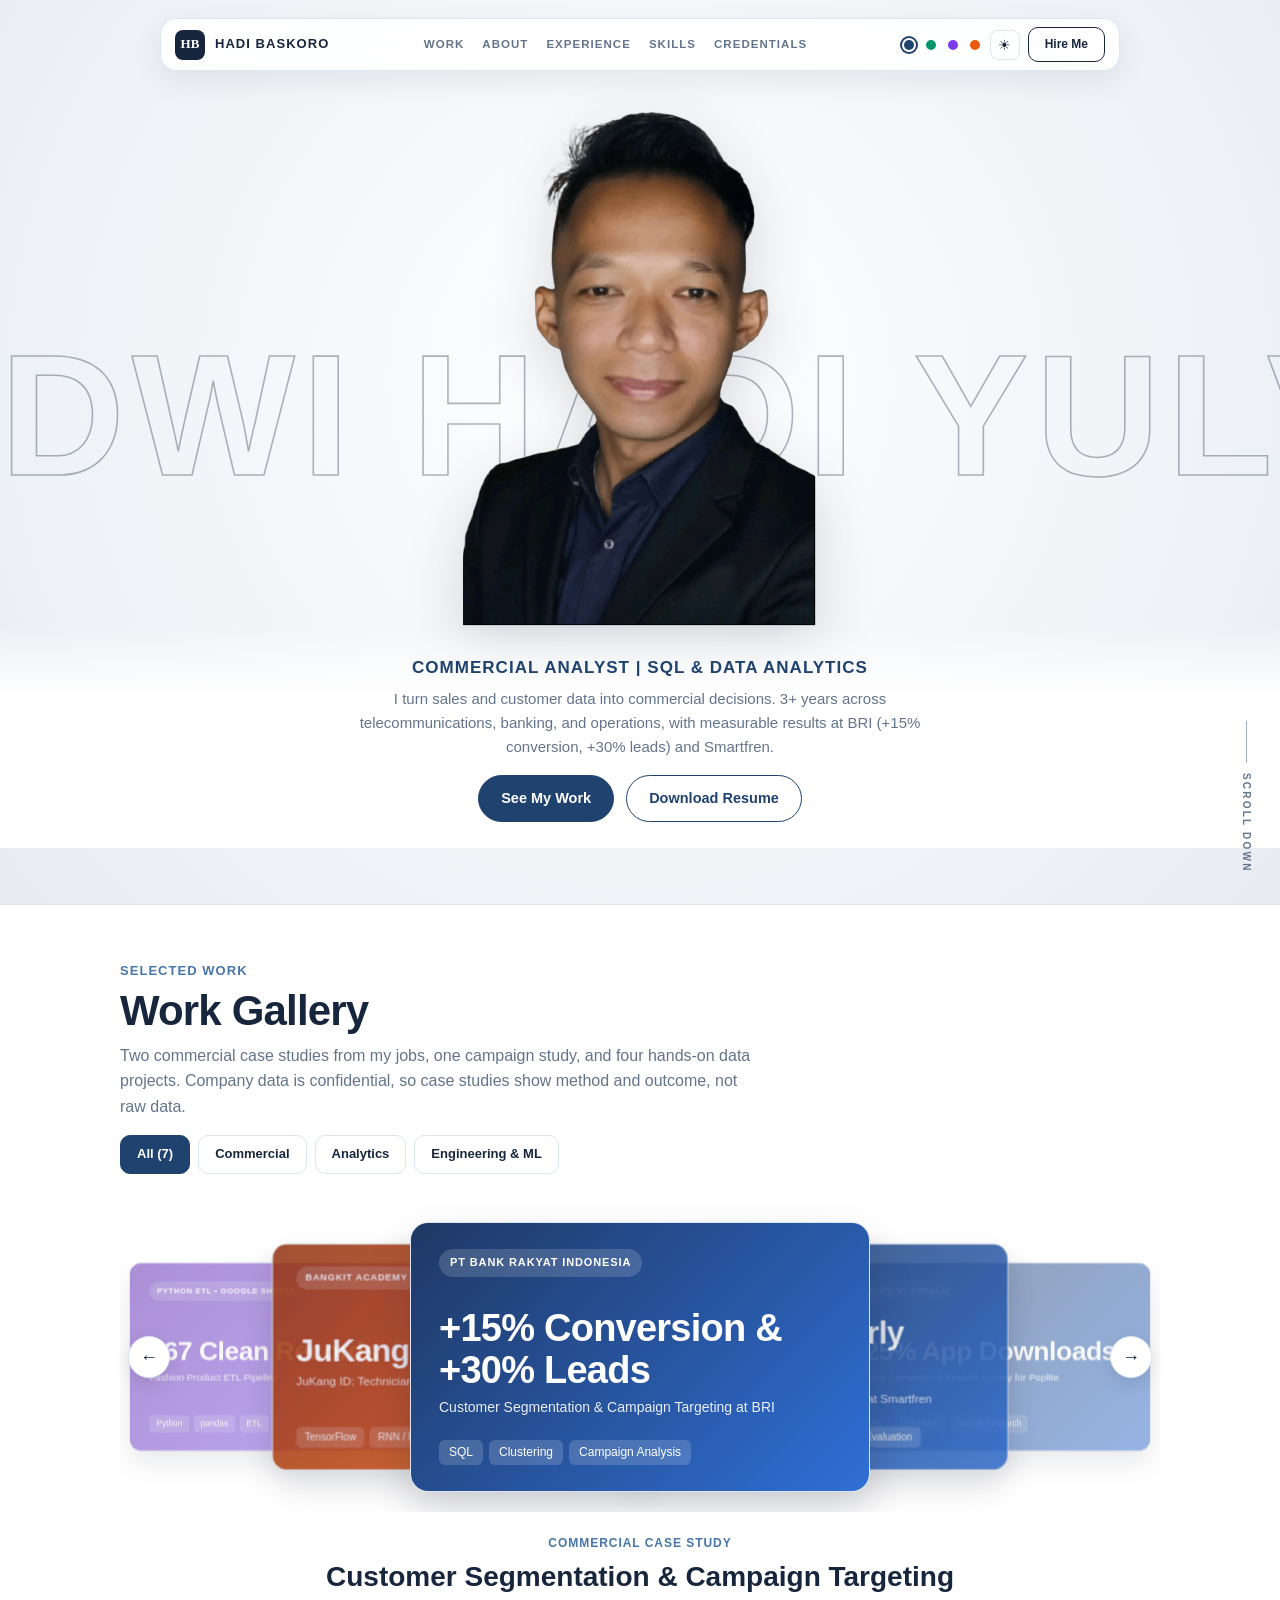
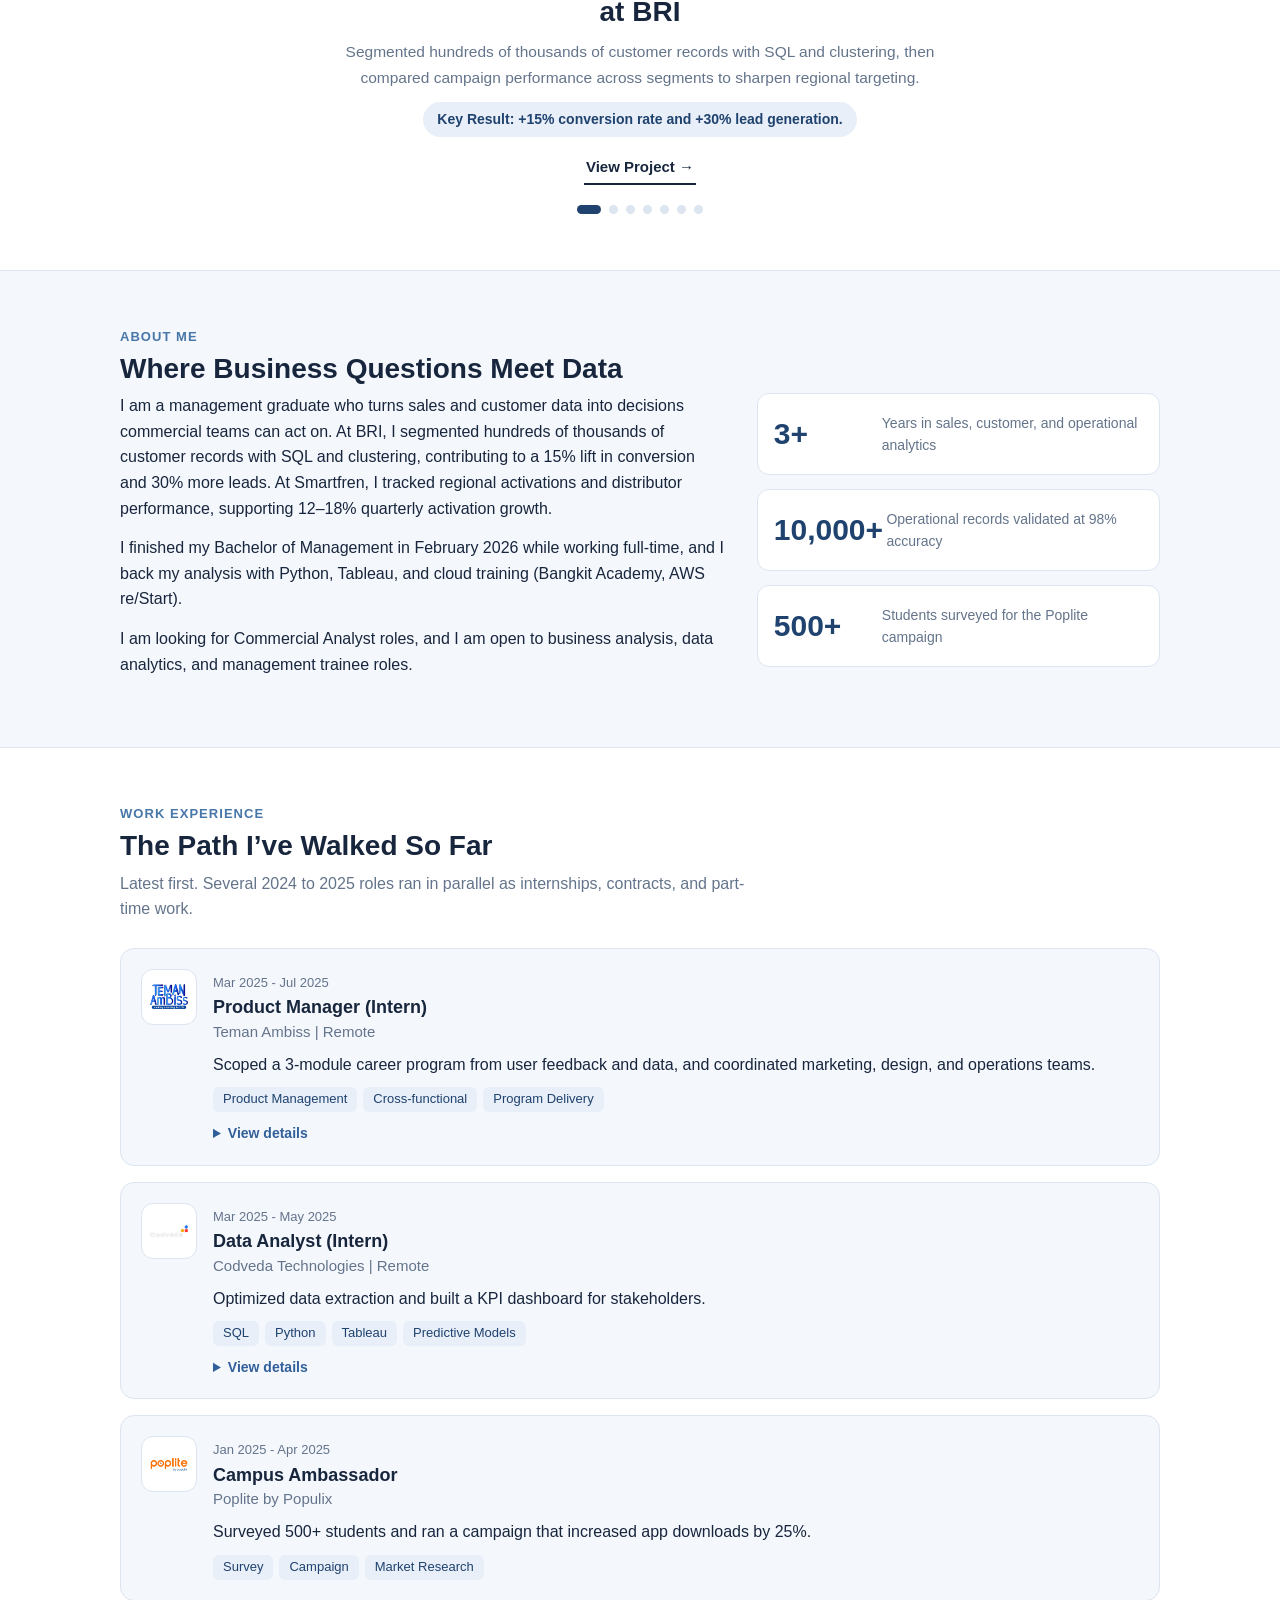
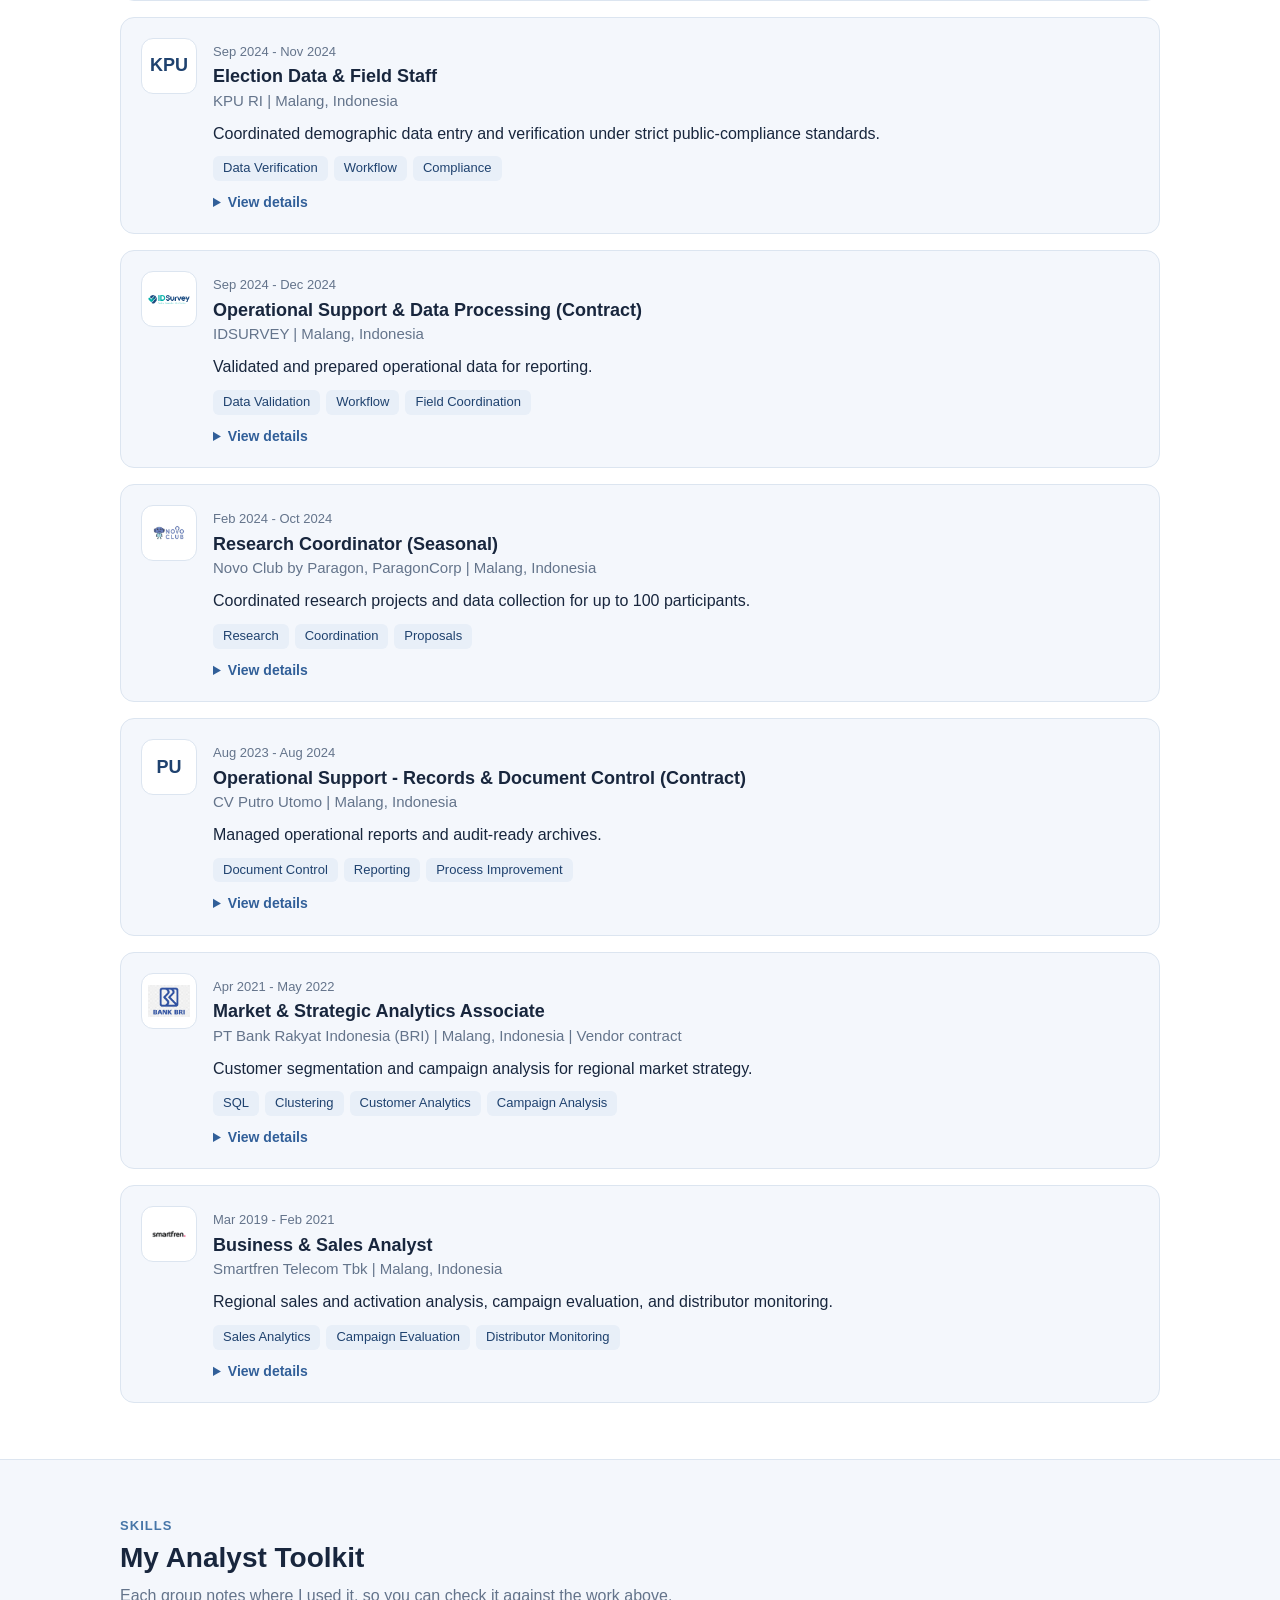
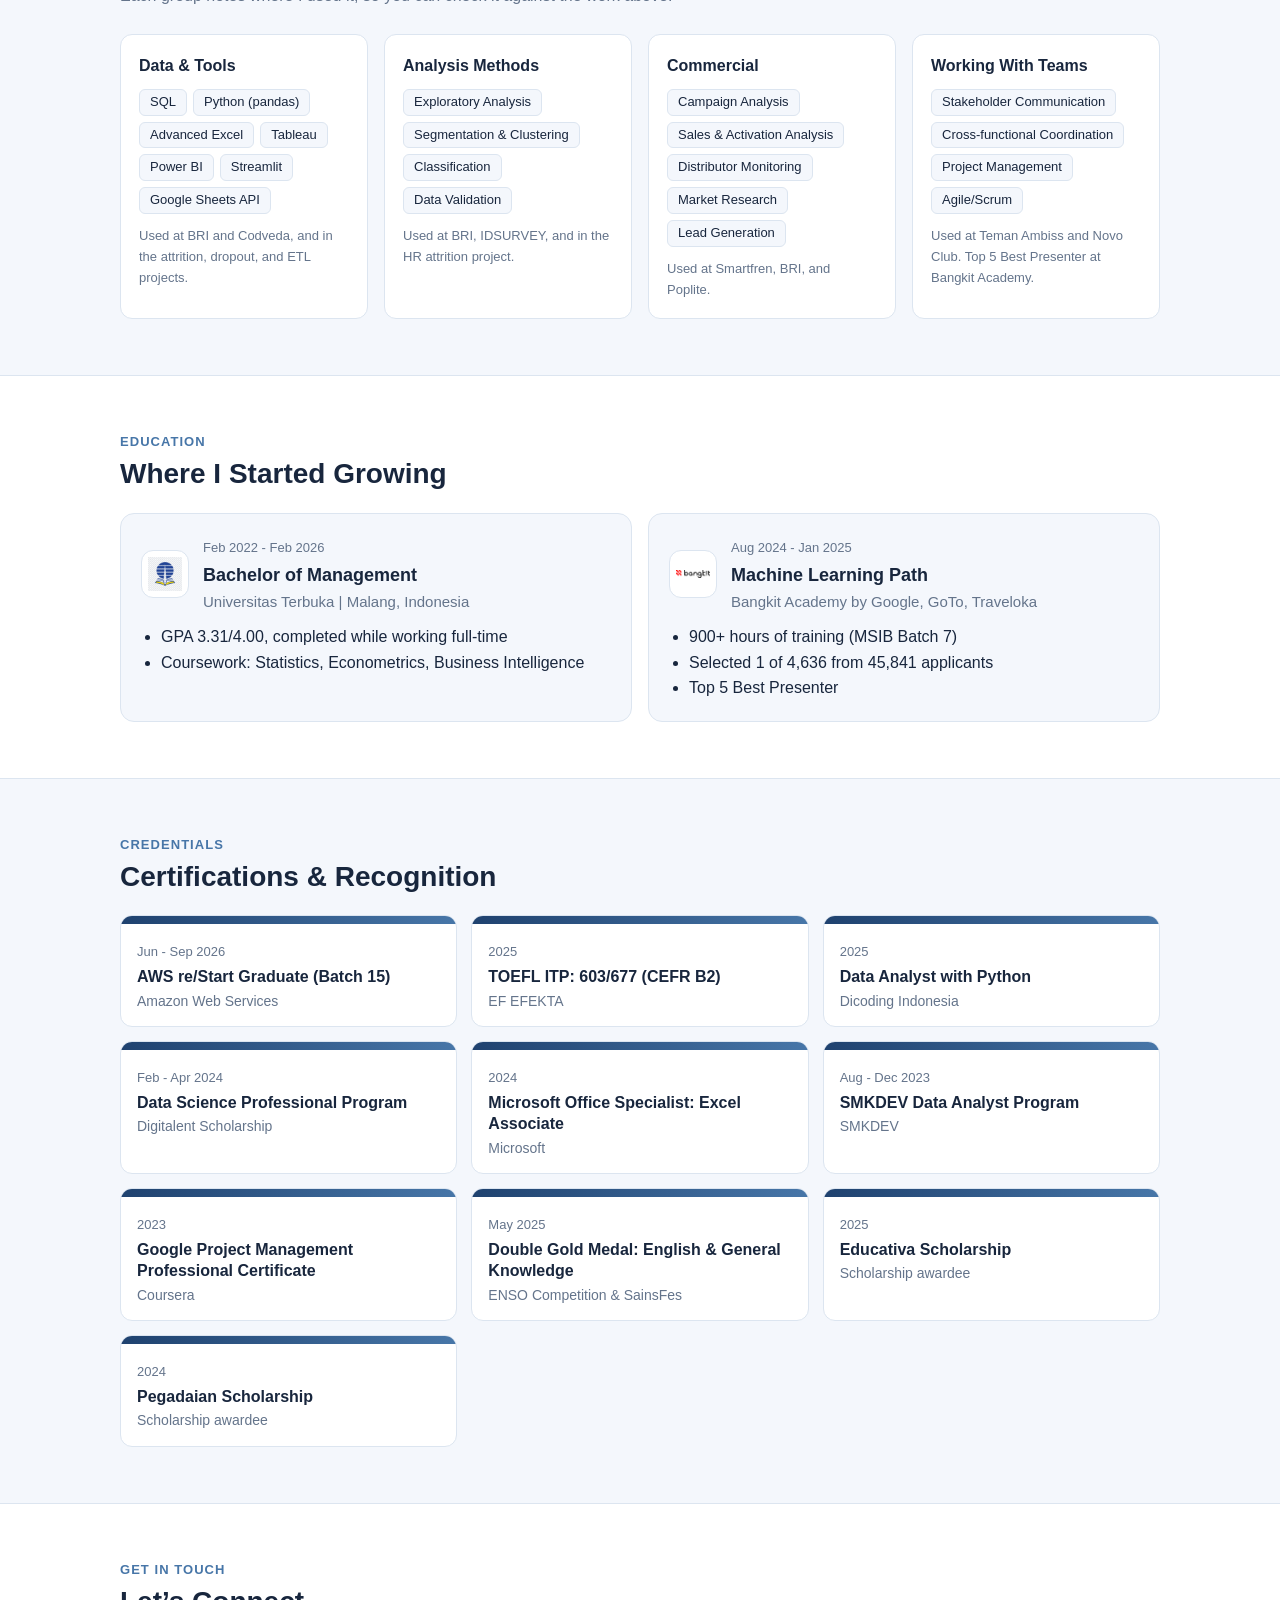
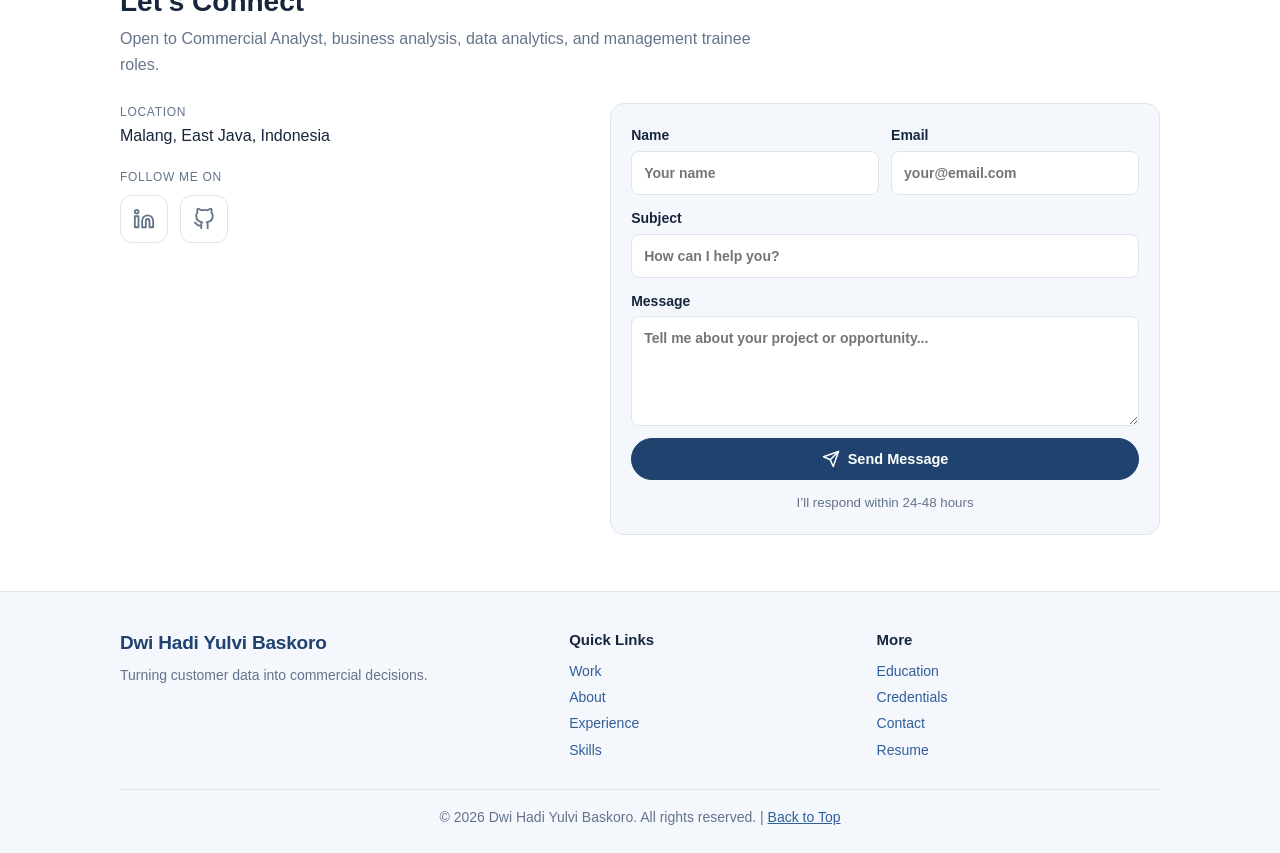
==== commit cf69e285: "Remove public email from contact section" ====
--- a/index.html
+++ b/index.html
@@ -662,7 +662,6 @@
       <div class="contact">
         <div class="info">
           <div><small>Location</small>Malang, East Java, Indonesia</div>
-          <div><small>Email</small><a href="mailto:baskorohadi327@gmail.com">baskorohadi327@gmail.com</a></div>
           <div class="follow"><small>Follow me on</small>
             <div class="social">
               <a href="https://linkedin.com/in/hadhibaskoro" target="_blank" rel="noopener" aria-label="LinkedIn" data-ga-event="social_linkedin_click"><svg viewBox="0 0 24 24"><path d="M16 8a6 6 0 0 1 6 6v7h-4v-7a2 2 0 0 0-2-2 2 2 0 0 0-2 2v7h-4v-7a6 6 0 0 1 6-6z"></path><rect x="2" y="9" width="4" height="12"></rect><circle cx="4" cy="4" r="2"></circle></svg></a>
@@ -683,7 +682,7 @@
             <span>Send Message</span>
           </button>
           <p class="msg" id="formMsg" role="status"></p>
-          <small class="note">I’ll respond within 24-48 hours, or email me directly at <a href="mailto:baskorohadi327@gmail.com">baskorohadi327@gmail.com</a></small>
+          <small class="note">I’ll respond within 24-48 hours</small>
         </form>
       </div>
     </div>
@@ -923,14 +922,6 @@
     msg.className='msg'; msg.textContent='';
     trackEvent('contact_form_submit', { status: 'attempt' });
     var fd=new FormData(form);
-    if(form.action.indexOf('YOUR_FORM_ID')!==-1){
-      /* Fallback until a Formspree ID is set: open the visitor's email app with the message filled in */
-      var body='From: '+fd.get('name')+' ('+fd.get('email')+')\n\n'+fd.get('message');
-      window.location.href='mailto:baskorohadi327@gmail.com?subject='+encodeURIComponent(fd.get('subject')||'Portfolio inquiry')+'&body='+encodeURIComponent(body);
-      msg.className='msg ok';
-      msg.textContent='Opening your email app with your message. If nothing opens, email me at baskorohadi327@gmail.com.';
-      return;
-    }
     var btn=form.querySelector('button[type=submit] span');
     btn.textContent='Sending...';
     fetch(form.action,{method:'POST',body:fd,headers:{'Accept':'application/json'}})
@@ -942,10 +933,10 @@
           trackEvent('contact_form_submit', { status: 'success' });
         }else{
           msg.className='msg err';
-          msg.textContent='Something went wrong. Please try again or email me directly.';
+          msg.textContent='Something went wrong. Please try again or message me on LinkedIn.';
         }
       })
-      .catch(function(){msg.className='msg err'; msg.textContent='Network error. Please try again or email me directly.';})
+      .catch(function(){msg.className='msg err'; msg.textContent='Network error. Please try again or message me on LinkedIn.';})
       .then(function(){btn.textContent='Send Message';});
   });
 })();
